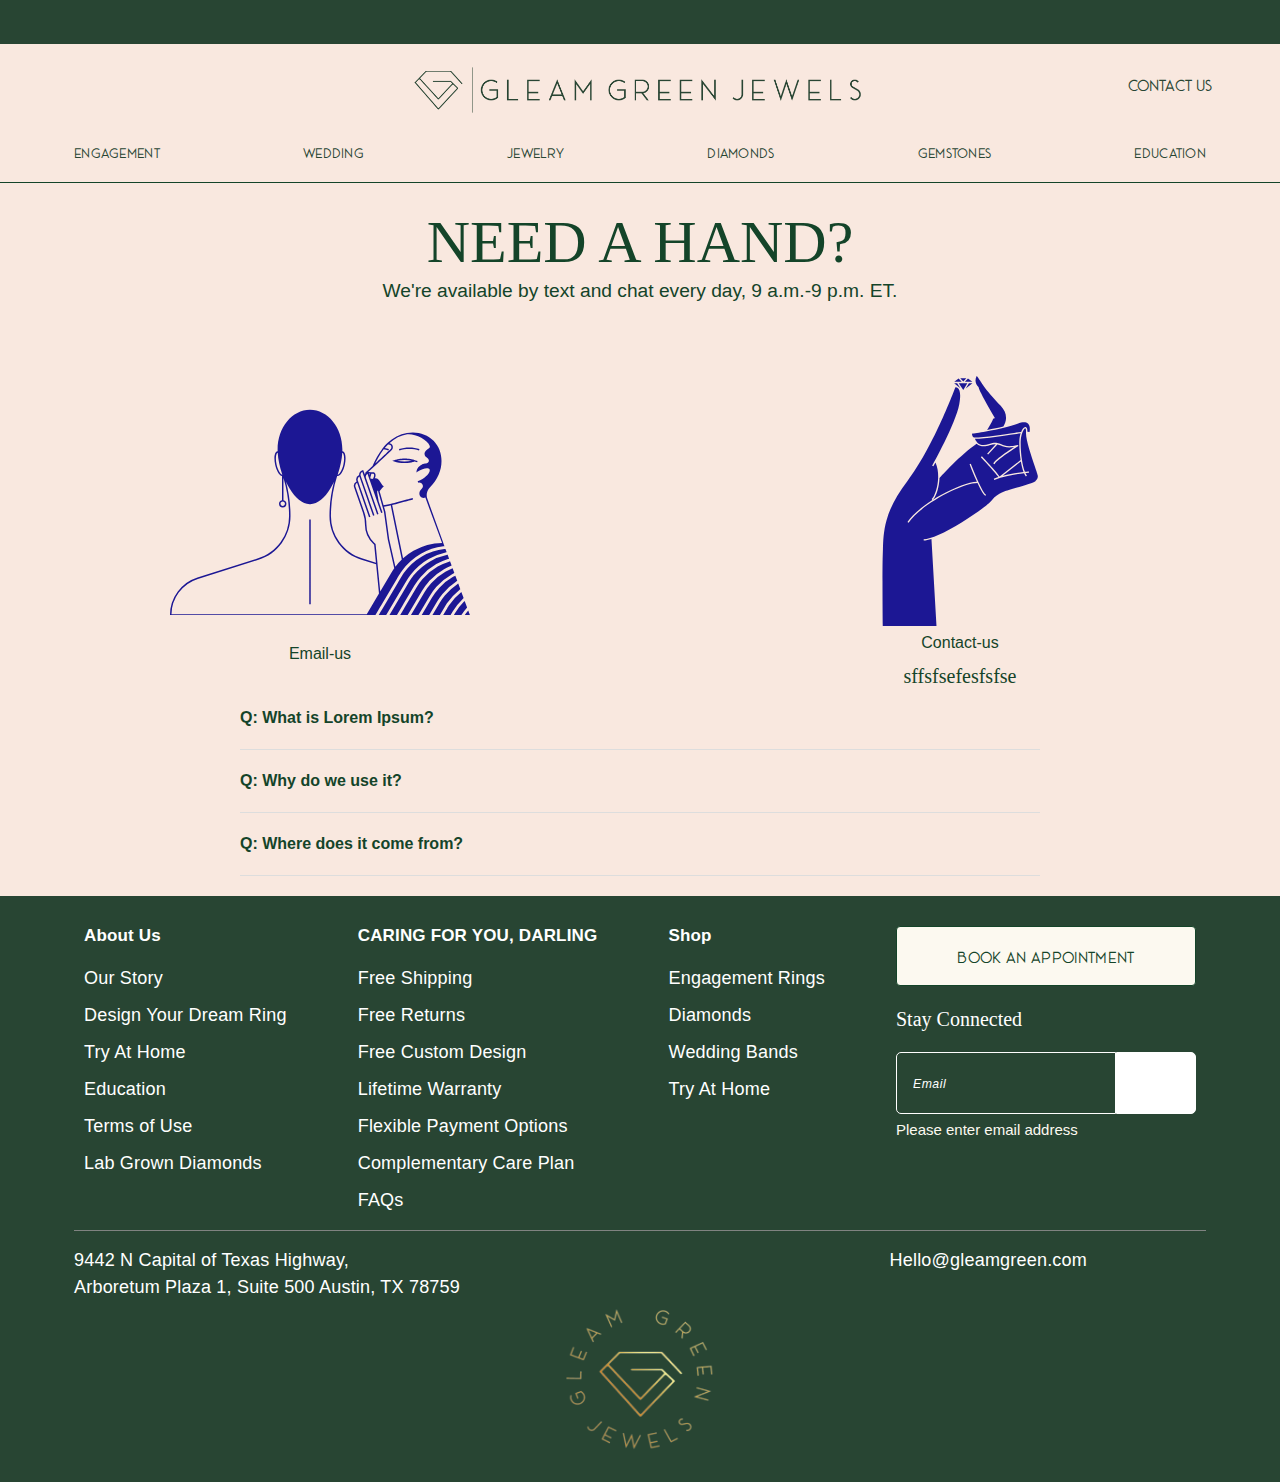
==== help.html @ c7a35955 "first changes" ====
<!DOCTYPE html>
<html lang="en">

<head>
  <meta charset="utf-8" />
  <meta http-equiv="X-UA-Compatible" content="IE=edge" />
  <meta name="viewport" content="width=device-width, initial-scale=1, maximum-scale=1,user-scalable=0" />
  <meta name="mobile-web-app-capable" content="yes" />

  <title>
    Gleam Green Jewels
  </title>
  <meta name="title" content="Lab Grown Diamond Jewelry | Lab Created Diamonds | Gleam Green Jewels" />
  <meta name="description"
    content="Discover exquisite lab grown diamond jewelry at Gleam Green Jewels.  Shop our stunning collection of lab created diamonds for the perfect blend of sustainability and beauty. " />
  <meta name="keywords" content="Welcome To Gleam Green Jewels" />
  <meta name="facebook-domain-verification" content="35gmfvjomh43nlae6ckpifptfanebv" />
  <meta name="p:domain_verify" content="8fe24c68cb77d298cdb9eaea27be6082" />
  <meta name="csrf-token" content="O7rP6PIpNU9p1ubCf6b6psFUedAJtEUYxdiS3LBJ" />
  <link rel="canonical" href="index.html" />
  <meta property="og:url" content="https://www.gleamgreen.com/" />

  <link rel="preconnect" href="https://images.gleamgreen.com" />
  <link rel="preconnect" href="https://media.gleamgreen.com" />
  <meta property="og:title" content="Lab Grown Diamond Jewelry | Lab Created Diamonds | Gleam Green Jewels" />
  <meta property="og:image" content="https://images.gleamgreen.com/images/logo.svg"
    name="Lab Grown Diamond Jewelry | Lab Created Diamonds | Gleam Green Jewels" />
  <meta property="og:description"
    content="Discover exquisite lab grown diamond jewelry at Gleam Green Jewels.  Shop our stunning collection of lab created diamonds for the perfect blend of sustainability and beauty. " />
  <meta property="og:site_name" content="https://www.grownbrilliance.com" />
  <meta property="og:type" content="website" />

  <link rel="apple-touch-icon" sizes="57x57" href="img/logo/footer_logo.png" />
  <link rel="apple-touch-icon" sizes="60x60" href="img/logo/footer_logo.png" />
  <link rel="apple-touch-icon" sizes="72x72" href="img/logo/footer_logo.png" />
  <link rel="apple-touch-icon" sizes="76x76" href="img/logo/footer_logo.png" />
  <link rel="apple-touch-icon" sizes="114x114" href="img/logo/footer_logo.png" />
  <link rel="apple-touch-icon" sizes="120x120" href="img/logo/footer_logo.png" />
  <link rel="apple-touch-icon" sizes="144x144" href="img/logo/footer_logo.png" />
  <link rel="apple-touch-icon" sizes="152x152" href="img/logo/footer_logo.png" />
  <link rel="apple-touch-icon" sizes="180x180" href="img/logo/footer_logo.png" />
  <link rel="icon" type="image/png" sizes="192x192" href="img/logo/footer_logo.png" />
  <link rel="icon" type="image/png" sizes="32x32" href="img/logo/footer_logo.png" />
  <link rel="icon" type="image/png" sizes="96x96" href="img/logo/footer_logo.png" />
  <link rel="icon" type="image/png" sizes="16x16" href="img/logo/footer_logo.png" />
  <meta name="msapplication-TileColor" content="#000000" />
  <meta name="msapplication-TileImage" content="img/logo/footer_logo.png" />
  <meta name="theme-color" content="#000000" />

  <link rel="stylesheet" href="css/main.css" />
  <link rel="stylesheet" href="css/deserve_u.css">
  <link rel="stylesheet" href="css/findlove.css">
  <link rel="stylesheet" href="css/image.css" />
  <link rel="stylesheet" href="css/footer.css" />
  <link rel="stylesheet" href="css/ring.css" />
  <link rel="stylesheet" href="css/help.css" />
  <style>
    /* Define the font */
    @font-face {
      font-family: MyCustomFont;
      font-weight: 900;
      src: url('AceSans-FREE.otf');
    }
  </style>

  <script src="js/main.js"></script>
</head>

<body class=" ">
  <noscript><iframe src="https://www.googletagmanager.com/ns.html?id=GTM-K3HZR45" height="0" width="0"
      style="display: none; visibility: hidden"></iframe></noscript>

  <div class="sb-slidebar sb-left" data-sb-width="290px" style="z-index: 1;">
    <div class="mobile-nav" id="mobiNav"></div>
  </div>
  <div id="sb-site">
    <header>
      <div class="header-top position-relative">
        <div class="container">
            <div id="glopal_cs_position" class="glopal-cs-main"></div>
            <div class="top-link text-center" id="promotion-text" role="region" aria-label="promotion">
                <p class="d-none top-text-content">
                    <a target="_blank"></a>
                    <span style="font-weight: 500; font-size: 13px; color:#fff; font-family: MyCustomFont;">BOOK A CONSULTATION</span>
                </p>
                <p class="d-none top-text-content">
                  <a target="_blank"></a>
                  <span style="font-weight: 500; font-size: 13px; color:#fff; font-family: MyCustomFont;">Every Purchase Funds Our Non-Profit.</span>
              </p>
            </div>
        </div>
    </div>

    <script>
      document.addEventListener('DOMContentLoaded', function() {
          var containers = document.querySelectorAll('.container');
          containers.forEach(function(container) {
              var slides = container.querySelectorAll('.top-text-content');
              var currentIndex = 0;
              var slideWidth = slides[0].offsetWidth; // Get the width of one slide
      
              function showNextSlide() {
                  // Calculate the position for the next slide
                  var newPosition = -(currentIndex * slideWidth);
                  container.scroll({
                      left: newPosition,
                      behavior: 'smooth'
                  });
                  currentIndex = (currentIndex + 1) % slides.length;
              }
      
              setInterval(showNextSlide, 3000); // Change slide every 3 seconds
          });
      });
      </script>
  
  
        <div id="header-sticky-anchor"></div>
        <div id="header-sticky">
          <div class="header-bottom position-relative" id="st-menu">
            <div class="container"> 
              <div class="d-flex flex-wrap no-gutters align-items-center position-relative">
                <div class="mobile-top-left d-lg-none">
                  <ul class="d-flex align-items-center">
                    <li>
                      <a href="javascript:void(0);" aria-label="Mobile menu" title="Mobile Menu"
                        class="mobile-menu-bar sb-toggle-left" rel="nofollow">
                        <span></span>
                        <span></span>
                        <span></span>
                      </a>
                    </li>
                    <li class="d-none">
                      <a href="contact-us.html" aria-label="Contact Us" title="Contact Us"><svg class="sv-email"
                          aria-hidden="true" role="img" width="25" height="17">
                          <use href="#sv-email" xmlns:xlink="http://www.w3.org/1999/xlink" xlink:href="#sv-email"></use>
                        </svg></a>
                    </li>
                  </ul>
                </div>
              
                <div class="header-logo text-center" style="display: flex;">
                  <a href="appointment.html" class aria-label="GleamGreenJewels.com" title="GleamGreenJewels.com">               
                    <img src="./img/logo/logo2.png" style="box-sizing: content-box;" width="150" height="100"
                    alt="Gleam Green Jewels" />
                  </a>
                </div>
  
                <div class="mobile-hide" style="display: inline-flex; margin-left: 89%;">
                  <a href="#" class="position-relative con_icon" id="con_icon" rel="nofollow"
                    style="font-family: MyCustomFont;">
                    <svg class="sv-contactus mobile-hides position-relative" aria-hidden="true" width="23" height="19">
                      <use href="#sv-contactus" xmlns:xlink="http://www.w3.org/1999/xlink" xlink:href="#sv-contactus">
                      </use>
                    </svg>
                    <span class="mobile-hide">CONTACT US</span>
                  </a>
                </div>
                <div class="dropdown-contact mobile-hides text-left dd-contact" >
                  <ul class="dropdown-contact-list">
                    <li class="glopal-hide">
                      <a class="contact-top-link" href="javascript:void(0);" aria-label="Book an Appointment"
                        title="Book an Appointment"
                        onclick="if (!window.__cfRLUnblockHandlers) return false; showCalendly();" rel="nofollow"
                        data-cf-modified-016465ea42d52e70208927bb->Book an Appointment</a>
                    </li>
                    <li class="glopal-hide">
                      <a class="contact-top-link" href="javascript:void(0);" aria-label="In-person Appointment"
                        title="In-person Appointment"
                        onclick="if (!window.__cfRLUnblockHandlers) return false; showCalendly();" rel="nofollow"
                        data-cf-modified-016465ea42d52e70208927bb->In-person Appointment</a>
                    </li>
                    <li class="glopal-show">
                      <a class="contact-top-link" href="tel:+1-877-476-9627" aria-label="Call" title="Call"
                        rel="nofollow">Call</a>
                    </li>
                    <li>
                      <a class="contact-top-link" href="#"
                        aria-label="Email Us" title="Email Us" rel="nofollow">Email Us</a>
                    </li>
                  </ul>
                </div>
              </div>
            </div>
          </div>
          <nav aria-label="navigation" class="position-relative d-none d-lg-block">
            <div class="container">
              <div class="navigation" id="deskNav">
                <div class="logo_sticky">
                  <a href="index.html" aria-label="gleamgreen.com" title="gleamgreen.com" class>
                    <img src="img/logo/Logo1.png" class="main-logo" width="500" height="40"
                      alt="Gleam Green Jewels Logo" />
                  </a>
                </div>
                <ul class="nav-menu">
                  <li class="d-lg-none mobile-search-close">
                    <div class="search-close-main">
                      <div class="header-search">
                        <div class="header-search-inner position-relative">
                          <form action="#" method="get"
                            name="frmSearchMobile" id="frmSearchMobile">
                          </form>
                        </div>
                      </div>
                      <div class="menu-close-icon">
                        <a href="javascript:void(0);" class="mobile-menu-bar sb-close" id="closeButton" rel="nofollow"
                          onclick="if (!window.__cfRLUnblockHandlers) return false; closeSidebar()"
                          aria-label="Mobile Menu" title="Mobile Menu" data-cf-modified-016465ea42d52e70208927bb->
                          <span></span>
                          <span></span>
                          <span></span>
                        </a>
                      </div>
                    </div>
                  </li>
                  <li class="sub-nav">
                    <a href="#" aria-label="Engagement" title="Engagement"
                      class="nav-sub-hd ga4_top_nav_clk" style="font-family: MyCustomFont; font-size:14px">Engagement</a>
                    <span class="ar-subnav nav-sub-hd d-lg-none">
                      <svg class="sv-right-arrow" aria-hidden="true" role="img" width="12" height="12">
                        <use href="#sv-right-arrow" xmlns:xlink="http://www.w3.org/1999/xlink"
                          xlink:href="#sv-right-arrow"></use>
                      </svg>
                    </span>
                    <div class="nav-dropdown full-menu-dropdown engagement-dropdown design-ring-dropdown">
                      <div class="container">
                        <div class="row engagement-dropdown-top">
                          <div class="col-xl-6 col-lg-6 preset-rings-main engagement-dropdown-inner">
                            <h2 class="submenu-main-hd ttu">
                              PRE-DESIGNED RINGS
                            </h2>
                            <span class="ar-subnav nav-sub-hd d-lg-none">
                              <svg class="sv-right-arrow" aria-hidden="true" role="img" width="12" height="12">
                                <use href="#sv-right-arrow" xmlns:xlink="http://www.w3.org/1999/xlink"
                                  xlink:href="#sv-right-arrow"></use>
                              </svg>
                            </span>
                            <div
                              class="nav-dropdown-main d-flex justify-content-between flex-lg-nowrap flex-wrap position-relative mb-lg-4 pb-lg-2">
                              <div class="nav-dropdown-links nav-dropdown-inner shop-style-dtl">
                                <div class="d-lg-none mb-3">
                                  <a href="#" class="prime-link pl-0 pr-0 ga4_top_nav_clk"
                                    aria-label="Shop by Style" title="Shop by Style"><span>View all </span></a>
                                </div>
                                <h2 class="cust-h2">Shop by Style</h2>
                                <ul>
                                  <li class="icon">
                                    <a href="#" aria-label="Solitaire" title="Solitaire"
                                      class="ga4_top_nav_clk">Solitaire</a>
                                  </li>
                                  <li class="icon">
                                    <a href="#" aria-label="Side Stone" title="Side Stone"
                                      class="ga4_top_nav_clk">Side Stone</a>
                                  </li>
                                  <li class="icon">
                                    <a href="#" aria-label="Halo" title="Halo"
                                      class="ga4_top_nav_clk">Halo</a>
                                  </li>
                                  <li class="icon">
                                    <a href="#" aria-label="Hidden Halo"
                                      title="Hidden Halo" class="ga4_top_nav_clk">Hidden Halo</a>
                                  </li>
                                  <li class="icon">
                                    <a href="#" aria-label="Three Stone"
                                      title="Three Stone" class="ga4_top_nav_clk">Three Stone</a>
                                  </li>
                                  <li class="icon">
                                    <a href="#" aria-label="Vintage Engagement Rings"
                                      title="Vintage Engagement Rings" class="ga4_top_nav_clk">Vintage</a>
                                  </li>
                                  <li class="icon">
                                    <a href="#" aria-label="Bridal Sets" title="Bridal Sets"
                                      class="ga4_top_nav_clk">Bridal Sets</a>
                                  </li>
                                  <li class="icon">
                                    <a href="#"
                                      aria-label="Badgley Mischka" title="Badgley Mischka" class="ga4_top_nav_clk">Badgley
                                      Mischka</a>
                                  </li>
  
                                  <li class="icon">
                                    <a href="#" aria-label="High Jewelry Engagement Ring"
                                      title="High Jewelry Engagement Ring" class="ga4_top_nav_clk">High Jewelry</a>
                                  </li>
                                  <li class="icon">
                                    <a href="#"
                                      aria-label="New Arrivals" title="New Arrivals" class="ga4_top_nav_clk">New
                                      Arrivals</a>
                                  </li>
                                  <li class="icon">
                                    <a href="#" class="ga4_top_nav_clk">In-Stock</a>
                                  </li>
                                </ul>
                              </div>
                              <div class="nav-dropdown-links nav-dropdown-inner shape-dtl">
                                <h2 class="cust-h2">Shop by Shape</h2>
                                <ul class="d-flex flex-wrap align-items-center">
                                  <li class="icon">
                                    <a href="#" aria-label="Round Diamond" title="Round Diamond"
                                      class="ga4_top_nav_img_clk"><span class="thumb-icon"><img
                                          src="https://images.grownbrilliance.com/images/menu/round.svg" loading="lazy"
                                          width="30" height="30" title="Round Diamond"
                                          alt="Round Diamond" /></span>Round</a>
                                  </li>
                                  <li class="icon">
                                    <a href="#" aria-label="Emerald Diamond" title="Emerald Diamond"
                                      class="ga4_top_nav_img_clk"><span class="thumb-icon"><img
                                          src="https://images.grownbrilliance.com/images/menu/emerald.svg" loading="lazy"
                                          width="30" height="30" title="Emerald Diamond"
                                          alt="Emerald Diamond" /></span>Emerald</a>
                                  </li>
                                  <li class="icon">
                                    <a href="#" aria-label="Princess Diamond" title="Princess Diamond"
                                      class="ga4_top_nav_img_clk"><span class="thumb-icon"><img
                                          src="https://images.grownbrilliance.com/images/menu/princess.svg" loading="lazy"
                                          width="30" height="30" title="Princess Diamond"
                                          alt="Princess Diamond" /></span>Princess</a>
                                  </li>
                                  <li class="icon">
                                    <a href="#" aria-label="Pear Diamond" title="Pear Diamond"
                                      class="ga4_top_nav_img_clk"><span class="thumb-icon"><img
                                          src="https://images.grownbrilliance.com/images/menu/pear.svg" loading="lazy"
                                          width="30" height="30" title="Pear Diamond"
                                          alt="Pear Diamond" /></span>Pear</a>
                                  </li>
                                  <li class="icon">
                                    <a href="#"
                                      aria-label="Cushion Diamond" title="Cushion Diamond"
                                      class="ga4_top_nav_img_clk"><span class="thumb-icon"><img
                                          src="https://images.grownbrilliance.com/images/menu/cushion.svg" loading="lazy"
                                          width="30" height="30" title="Cushion Diamond"
                                          alt="Cushion Diamond" /></span>Cushion</a>
                                  </li>
                                  <li class="icon">
                                    <a href="#" aria-label="Oval Diamond" title="Oval Diamond"
                                      class="ga4_top_nav_img_clk"><span class="thumb-icon"><img
                                          src="https://images.grownbrilliance.com/images/menu/oval.svg" loading="lazy"
                                          width="30" height="30" title="Oval Diamond"
                                          alt="Oval Diamond" /></span>Oval</a>
                                  </li>
                                  <li class="icon">
                                    <a href="#" aria-label="Asscher Diamond" title="Asscher Diamond"
                                      class="ga4_top_nav_img_clk"><span class="thumb-icon"><img
                                          src="https://images.grownbrilliance.com/images/menu/asscher.svg" loading="lazy"
                                          width="30" height="30" title="Asscher Diamond"
                                          alt="Asscher Diamond" /></span>Asscher</a>
                                  </li>
                                  <li class="icon">
                                    <a href="#" aria-label="Radiant Diamond" title="Radiant Diamond"
                                      class="ga4_top_nav_img_clk"><span class="thumb-icon"><img
                                          src="https://images.grownbrilliance.com/images/menu/radiant.svg" loading="lazy"
                                          width="30" height="30" title="Radiant Diamond"
                                          alt="Radiant Diamond" /></span>Radiant</a>
                                  </li>
                                  <li class="icon">
                                    <a href="#" aria-label="Heart Diamond" title="Heart Diamond"
                                      class="ga4_top_nav_img_clk"><span class="thumb-icon"><img
                                          src="https://images.grownbrilliance.com/images/menu/heart.svg" loading="lazy"
                                          title="Heart Diamond" width="30" height="30"
                                          alt="Heart Diamond" /></span>Heart</a>
                                  </li>
                                  <li class="icon">
                                    <a href="#" aria-label="Marquise LDiamond" title="Marquise Diamond"
                                      class="ga4_top_nav_img_clk"><span class="thumb-icon"><img
                                          src="https://images.grownbrilliance.com/images/menu/marquise.svg" loading="lazy"
                                          width="30" height="30" title="Marquise Diamond"
                                          alt="Marquise Diamond" /></span>Marquise</a>
                                  </li>
                                  <li class="icon full-width-shape">
                                    <a href="#" aria-label="Elongated Cushion Diamond"
                                      title="Elongated Cushion Diamond" class="ga4_top_nav_clk"><span
                                        class="thumb-icon"><img
                                          src="https://images.grownbrilliance.com/images/menu/elongated-cushion.svg"
                                          loading="lazy" width="30" height="30"
                                          title="Elongated Cushion Diamond"
                                          alt="Elongated Cushion Diamond" /></span>Elongated Cushion</a>
                                  </li>
                                </ul>
                              </div>
                              <div class="nav-dropdown-links nav-dropdown-inner metal-dtl">
                                <h2 class="cust-h2">Shop by Metal</h2>
                                <ul>
                                  <li class="icon">
                                    <a href="#" aria-label="Yellow Gold" title="Yellow Gold" class="ga4_top_nav_clk"><span
                                        class="thumb-icon"><img
                                          src="https://images.grownbrilliance.com/images/metal/yellow-gold-new.svg"
                                          loading="lazy" width="20" height="20" title="Yellow Gold"
                                          alt="Yellow Gold" /></span>Yellow Gold</a>
                                  </li>
                                  <li class="icon">
                                    <a href="#" aria-label="White Gold" title="White Gold" class="ga4_top_nav_clk"><span
                                        class="thumb-icon"><img
                                          src="https://images.grownbrilliance.com/images/metal/white-gold-new.svg"
                                          loading="lazy" width="20" height="20" title="White Gold"
                                          alt="White Gold" /></span>White Gold</a>
                                  </li>
                                  <li class="icon">
                                    <a href="#" aria-label="Rose Gold" title="Rose Gold" class="ga4_top_nav_clk"><span
                                        class="thumb-icon"><img
                                          src="https://images.grownbrilliance.com/images/metal/rose-gold-new.svg"
                                          loading="lazy" width="20" height="20" title="Rose Gold"
                                          alt="Rose Gold" /></span>Rose Gold</a>
                                  </li>
                                  <li class="icon">
                                    <a href="#" aria-label="Platinum" title="Platinum" class="ga4_top_nav_clk"><span
                                        class="thumb-icon"><img
                                          src="https://images.grownbrilliance.com/images/metal/platinum-new.svg"
                                          loading="lazy" width="20" height="20" title="Platinum"
                                          alt="Platinum" /></span>Platinum</a>
                                  </li>
                                  <li class="icon d-none d-lg-block">&nbsp;</li>
                                  <li class="d-lg-none pt-2 pb-3">
                                    <a href="#" aria-label="Shop by Metal" title="Shop by Metal"
                                      class="prime-link ga4_top_nav_clk"><span>View all</span></a>
                                  </li>
                                </ul>
                              </div>
                              <div class="nav-dropdown-links nav-dropdown-inner dmd-jewelry-main d-lg-none">
                                <h2 class="submenu-main-hd ttu">
                                  DIAMOND EDUCATION
                                </h2>
                                <ul>
                                  <li>
                                    <a href="#" aria-label="Learn About the 4Cs" title="Learn About the 4Cs"
                                      class="ga4_top_nav_clk">Learn About the 4Cs</a>
                                  </li>
                                  <li>
                                    <a href="#" aria-label="Learn About the Diamond Shapes"
                                      title="Learn About the Diamond Shapes" class="ga4_top_nav_clk">Learn About the
                                      Diamond Shapes</a>
                                  </li>
                                  <li>
                                    <a href="#" aria-label="Learn About Lab Grown Diamonds"
                                      title="Learn About Lab Grown Diamonds" class="ga4_top_nav_clk">Learn About Lab Grown
                                      Diamonds</a>
                                  </li>
                                </ul>
                              </div>
                              <div class="nav-dropdown-links nav-dropdown-inner dmd-jewelry-main d-lg-none">
                                <h2 class="submenu-main-hd ttu">
                                  Jewelry Guide
                                </h2>
                                <ul>
                                  <li>
                                    <a href="#" aria-label="Engagement Ring Style" title="Engagement Ring Style"
                                      class="ga4_top_nav_clk">Engagement Ring Style</a>
                                  </li>
                                  <li>
                                    <a href="#" aria-label="Find the Perfect Engagement Ring"
                                      title="Find the Perfect Engagement Ring" class="ga4_top_nav_clk">Find the Perfect
                                      Engagement Ring</a>
                                  </li>
                                  <li>
                                    <a href="#" aria-label="Find the Right Metal" title="Find the Right Metal"
                                      class="ga4_top_nav_clk">Find the Right Metal</a>
                                  </li>
                                  <li>
                                    <a href="#" aria-label="Find Your Ring Size" title="Find Your Ring Size"
                                      class="ga4_top_nav_clk">Find Your Ring Size</a>
                                  </li>
                                </ul>
                              </div>
                              <div class="btn-viewall d-none mb-4">
                                <a href="#" aria-label="Jewelry Guide" title="Jewelry Guide"
                                  class="btn btn-secondary d-block ga4_top_nav_clk"><span class>View all</span></a>
                              </div>
                            </div>
                          </div>
                          <div class="col-xl-6 col-lg-6 design-ring-main engagement-dropdown-inner">
                            <h2 class="submenu-main-hd ttu">
                              DESIGN YOUR RING
                            </h2>
                            <span class="ar-subnav nav-sub-hd d-lg-none">
                              <svg class="sv-right-arrow" aria-hidden="true" role="img" width="12" height="12">
                                <use href="#sv-right-arrow" xmlns:xlink="http://www.w3.org/1999/xlink"
                                  xlink:href="#sv-right-arrow"></use>
                              </svg>
                            </span>
                            <div class="nav-dropdown-main text-center position-relative mb-3 mb-lg-0">
                              <div class="your-ring-thumb">
                                <div class="d-none d-lg-block">
                                  <img
                                    src="https://media.grownbrilliance.com/a2c5372a-e16a-4ea3-b361-da9fdc89a59f/https:/images.grownbrilliance.com/images/menu/DYO_Desktop.jpg"
                                    loading="lazy" width="685" height="180" class="d-block w-100" title="Design Your Ring"
                                    alt="Design Your Ring" />
                                </div>
                              </div>
                              <div class="your-ring-content">
                                <p class="d-none">
                                  Creating your PERFECT engagement ring is as
                                  easy as 1+2=3
                                </p>
                                <div
                                  class="your-ring-button d-flex flex-lg-nowrap flex-wrap align-items-center justify-content-center">
                                  <div class="ring-button-inner">
                                    <a href="#" aria-label="START WITH THE DIAMOND"
                                      title="START WITH THE DIAMOND"
                                      class="btn btn-secondary d-block ga4_top_nav_clk">START WITH THE DIAMOND</a>
                                  </div>
                                </div>
                              </div>
                              <div class="dmd-jewelry-main text-left mt-4 pt-3 d-none d-lg-block">
                                <div class="row">
                                  <div class="col-lg-6">
                                    <h2 class="submenu-main-hd ttu">
                                      DIAMOND EDUCATION
                                    </h2>
                                    <ul>
                                      <li>
                                        <a href="#" class="ga4_top_nav_clk"
                                          aria-label="Learn About the 4Cs" title="Learn About the 4Cs">Learn About the
                                          4Cs</a>
                                      </li>
                                      <li>
                                        <a href="3" class="ga4_top_nav_clk"
                                          aria-label="Learn About the Diamond Shapes"
                                          title="Learn About the Diamond Shapes">Learn About the Diamond Shapes</a>
                                      </li>
                                      <li>
                                        <a href="#"
                                          class="ga4_top_nav_clk" aria-label="Learn About Lab Grown Diamonds"
                                          title="Learn About Lab Grown Diamonds">Learn About Lab Grown Diamonds</a>
                                      </li>
                                    </ul>
                                  </div>
                                  <div class="col-lg-6">
                                    <h2 class="submenu-main-hd ttu">
                                      Jewelry Guide
                                    </h2>
                                    <ul>
                                      <li>
                                        <a href="#" class="ga4_top_nav_clk"
                                          aria-label="Engagement Ring Style" title="Engagement Ring Style">Engagement Ring
                                          Style</a>
                                      </li>
                                      <li>
                                        <a href="#"
                                          class="ga4_top_nav_clk" aria-label="Find the Perfect Engagement Ring"
                                          title="Find the Perfect Engagement Ring">Find the Perfect Engagement Ring</a>
                                      </li>
                                      <li>
                                        <a href="#" class="ga4_top_nav_clk"
                                          aria-label="Find the Right Metal" title="Find the Right Metal">Find the Right
                                          Metal</a>
                                      </li>
                                      <li>
                                        <a href="#" class="ga4_top_nav_clk"
                                          aria-label="Find Your Ring Size" title="Find Your Ring Size">Find Your Ring
                                          Size</a>
                                      </li>
                                    </ul>
                                  </div>
                                </div>
                              </div>
                            </div>
                          </div>
                        </div>
                      </div>
                      <div class="d-none mobile-menu-img">
                        <a href="#" aria-label="Engagement" title="Engagement"
                          class="ga4_top_nav_clk"><img
                            src="https://media.grownbrilliance.com/a2c5372a-e16a-4ea3-b361-da9fdc89a59f/https:/images.grownbrilliance.com/images/menu/engagement-mob-menu.jpg"
                            loading="lazy" width="360" height="130" title="Engagement" alt="Engagement" /></a>
                      </div>
                    </div>
                  </li>
                  <li class="sub-nav d-none">
                    <a href="#" aria-label="Truly Custom Engagement Rings" title="Truly Custom Engagement Rings"
                      class="nav-sub-hd-link ga4_top_nav_clk" style="font-family: MyCustomFont;">Truly Custom Engagement
                      Rings</a>
                  </li>
                  <li class="sub-nav">
                    <a href="#" aria-label="Wedding"
                      title="Wedding" class="nav-sub-hd ga4_top_nav_clk" data-uw-rm-brl="PR"
                      data-uw-original-href="#"style="font-family: MyCustomFont; font-size:14px">Wedding</a>
                    <span class="ar-subnav nav-sub-hd d-lg-none">
                      <svg class="sv-right-arrow" aria-hidden="true" role="img" width="12" height="12">
                        <use href="#sv-right-arrow" xmlns:xlink="http://www.w3.org/1999/xlink"
                          xlink:href="#sv-right-arrow"></use>
                      </svg>
                    </span>
                    <div class="nav-dropdown full-menu-dropdown wedding-dropdown-main">
                      <div class="container">
                        <div class="wedding-dropdown-menu d-flex flex-lg-nowrap flex-wrap justify-content-center">
                          <div class="wedding-dropdown-inner">
                            <h2 class="submenu-main-hd ttu mb-3">WOMEN</h2>
                            <div class="mb-3 d-none"><a
                                href="#" aria-label="Wedding"
                                title="Wedding" class="btn_link ga4_top_nav_clk" data-uw-rm-brl="PR"
                                data-uw-original-href="#">Wedding</a>
                            </div>
                            <div
                              class="nav-dropdown-main d-flex justify-content-between flex-lg-nowrap flex-wrap mb-4 pb-2">
                              <div class="nav-dropdown-links nav-dropdown-inner">
                                <div class="d-lg-none mb-3">
                                  <a href="#"
                                    aria-label="WOMEN" title="WOMEN" class="prime-link pl-0 pr-0 ga4_top_nav_clk"
                                    data-uw-rm-brl="PR"
                                    data-uw-original-href="#"><span
                                      class="">View all </span></a>
                                </div>
                                <h2 class="cust-h2">Shop by Style</h2>
                                <ul>
                                  <li><a href="#" class="ga4_top_nav_clk"
                                      aria-label="Wedding Bands" title="Wedding Bands" data-uw-rm-brl="PR"
                                      data-uw-original-href="#">Wedding
                                      Bands</a></li>
                                  <li><a href="#" class="ga4_top_nav_clk"
                                      aria-label="Anniversary Bands" title="Anniversary Bands" data-uw-rm-brl="PR"
                                      data-uw-original-href="#">Anniversary
                                      Bands</a></li>
                                  <li><a href="#" class="ga4_top_nav_clk"
                                      aria-label="Eternity Bands" title="Eternity Bands" data-uw-rm-brl="PR"
                                      data-uw-original-href="#">Eternity
                                      Bands</a></li>
  
                                  <li><a href="#"
                                      aria-label="Design Your Ring Stack" title="Design Your Ring Stack"
                                      class="ga4_top_nav_clk" data-uw-rm-brl="PR"
                                      data-uw-original-href="#">Design
                                      Your Ring Stack</a></li>
                                  <li><a href="#" aria-label="Ring Enhancers"
                                      title="Ring Enhancers" class="ga4_top_nav_clk" data-uw-rm-brl="PR"
                                      data-uw-original-href="#">Ring
                                      Enhancers</a></li>
  
                                  <li><a
                                      href="#"
                                      aria-label="New Arrivals" title="New Arrivals" class="ga4_top_nav_clk"
                                      data-uw-rm-brl="PR"
                                      data-uw-original-href="#">New
                                      Arrivals</a></li>
                                  <li><a href="#"
                                      aria-label="In-Stock" title="In-Stock" class="ga4_top_nav_clk" data-uw-rm-brl="PR"
                                      data-uw-original-href="#">In-Stock</a>
                                  </li>
                                </ul>
                              </div>
                              <div class="nav-dropdown-links nav-dropdown-inner shape-dtl">
                                <h2 class="cust-h2">Shop by Shape</h2>
                                <ul class="d-flex flex-wrap align-items-center">
                                  <li class="icon"><a
                                      href="#"
                                      aria-label="Round Lab Grown Diamond" title="Round Lab Grown Diamond"
                                      class="ga4_top_nav_clk" data-uw-rm-brl="PR"
                                      data-uw-original-href="#"><span
                                        class="thumb-icon"><img
                                          src="https://images.grownbrilliance.com/images/menu/round.svg" loading="lazy"
                                          width="30" height="30" title="Round Lab Grown Diamond"
                                          alt="Round Lab Grown Diamond" data-uw-rm-alt-original="Round Lab Grown Diamond"
                                          role="img" data-uw-rm-alt="ALT"></span>Round</a></li>
                                  <li class="icon"><a
                                      href="#"
                                      aria-label="Princess Lab Grown Diamond" title="Princess Lab Grown Diamond"
                                      class="ga4_top_nav_clk" data-uw-rm-brl="PR"
                                      data-uw-original-href="#"><span
                                        class="thumb-icon"><img
                                          src="https://images.grownbrilliance.com/images/menu/princess.svg" loading="lazy"
                                          width="30" height="30" title="Princess Lab Grown Diamond"
                                          alt="Princess Lab Grown Diamond"
                                          data-uw-rm-alt-original="Princess Lab Grown Diamond" role="img"
                                          data-uw-rm-alt="ALT"></span>Princess</a></li>
                                  <li class="icon"><a
                                      href="#"
                                      aria-label="Cushion Lab Grown Diamond" title="Cushion Lab Grown Diamond"
                                      class="ga4_top_nav_clk" data-uw-rm-brl="PR"
                                      data-uw-original-href="#"><span
                                        class="thumb-icon"><img
                                          src="https://images.grownbrilliance.com/images/menu/cushion.svg" loading="lazy"
                                          width="30" height="30" title="Cushion Lab Grown Diamond"
                                          alt="Cushion Lab Grown Diamond"
                                          data-uw-rm-alt-original="Cushion Lab Grown Diamond" role="img"
                                          data-uw-rm-alt="ALT"></span>Cushion</a></li>
                                  <li class="icon"><a
                                      href="#"
                                      aria-label="Asscher Lab Grown Diamond" title="Asscher Lab Grown Diamond"
                                      class="ga4_top_nav_clk" data-uw-rm-brl="PR"
                                      data-uw-original-href="#"><span
                                        class="thumb-icon"><img
                                          src="https://images.grownbrilliance.com/images/menu/asscher.svg" loading="lazy"
                                          width="30" height="30" title="Asscher Lab Grown Diamond"
                                          alt="Asscher Lab Grown Diamond"
                                          data-uw-rm-alt-original="Asscher Lab Grown Diamond" role="img"
                                          data-uw-rm-alt="ALT"></span>Asscher</a></li>
                                  <li class="icon"><a
                                      href="#"
                                      aria-label="Heart Lab Grown Diamond" title="Heart Lab Grown Diamond"
                                      class="ga4_top_nav_clk" data-uw-rm-brl="PR"
                                      data-uw-original-href="#"><span
                                        class="thumb-icon"><img
                                          src="https://images.grownbrilliance.com/images/menu/heart.svg" loading="lazy"
                                          width="30" height="30" title="Heart Lab Grown Diamond"
                                          alt="Heart Lab Grown Diamond" data-uw-rm-alt-original="Heart Lab Grown Diamond"
                                          role="img" data-uw-rm-alt="ALT"></span>Heart</a></li>
                                  <li class="icon"><a
                                      href="#"
                                      aria-label="Emerald Lab Grown Diamond" title="Emerald Lab Grown Diamond"
                                      class="ga4_top_nav_clk" data-uw-rm-brl="PR"
                                      data-uw-original-href="#"><span
                                        class="thumb-icon"><img
                                          src="https://images.grownbrilliance.com/images/menu/emerald.svg" loading="lazy"
                                          width="30" height="30" title="Emerald Lab Grown Diamond"
                                          alt="Emerald Lab Grown Diamond"
                                          data-uw-rm-alt-original="Emerald Lab Grown Diamond" role="img"
                                          data-uw-rm-alt="ALT"></span>Emerald</a></li>
                                  <li class="icon"><a
                                      href="#"
                                      aria-label="Pear Lab Grown Diamond" title="Pear Lab Grown Diamond"
                                      class="ga4_top_nav_clk" data-uw-rm-brl="PR"
                                      data-uw-original-href="#"><span
                                        class="thumb-icon"><img
                                          src="https://images.grownbrilliance.com/images/menu/pear.svg" loading="lazy"
                                          width="30" height="30" title="Pear Lab Grown Diamond"
                                          alt="Pear Lab Grown Diamond" data-uw-rm-alt-original="Pear Lab Grown Diamond"
                                          role="img" data-uw-rm-alt="ALT"></span>Pear</a></li>
                                  <li class="icon"><a
                                      href="#"
                                      aria-label="Oval Lab Grown Diamond" title="Oval Lab Grown Diamond"
                                      class="ga4_top_nav_clk" data-uw-rm-brl="PR"
                                      data-uw-original-href="#"><span
                                        class="thumb-icon"><img
                                          src="https://images.grownbrilliance.com/images/menu/oval.svg" loading="lazy"
                                          width="30" height="30" title="Oval Lab Grown Diamond"
                                          alt="Oval Lab Grown Diamond" data-uw-rm-alt-original="Oval Lab Grown Diamond"
                                          role="img" data-uw-rm-alt="ALT"></span>Oval</a></li>
                                  <li class="icon"><a
                                      href="#"
                                      aria-label="Marquise Lab Grown Diamond" title="Marquise Lab Grown Diamond"
                                      class="ga4_top_nav_clk" data-uw-rm-brl="PR"
                                      data-uw-original-href="#"><span
                                        class="thumb-icon"><img
                                          src="https://images.grownbrilliance.com/images/menu/marquise.svg" loading="lazy"
                                          width="30" height="30" title="Marquise Lab Grown Diamond"
                                          alt="Marquise Lab Grown Diamond"
                                          data-uw-rm-alt-original="Marquise Lab Grown Diamond" role="img"
                                          data-uw-rm-alt="ALT"></span>Marquise</a></li>
                                </ul>
                                <div class="pt-2 pb-3 pt-lg-0 pb-lg-0 d-none">
                                  <a href="#"
                                    aria-label="Shop by Shape" title="Shop by Shape"
                                    class="prime-link d-flex align-items-center ga4_top_nav_clk" data-uw-rm-brl="PR"
                                    data-uw-original-href="#">
                                    <span class="mr-1">View all shapes</span>
                                    <svg class="sv-right-arrow" aria-hidden="true" role="img" width="10" height="10">
                                      <use href="#sv-right-arrow" xmlns:xlink="http://www.w3.org/1999/xlink"
                                        xlink:href="#sv-right-arrow"></use>
                                    </svg>
                                  </a>
                                </div>
                              </div>
                              <div class="nav-dropdown-links nav-dropdown-inner metal-dtl">
                                <h2 class="cust-h2">Shop By Metal</h2>
                                <ul>
                                  <li class="icon"><a
                                      href="#"
                                      aria-label="Yellow Gold" title="Yellow Gold" class="ga4_top_nav_clk"
                                      data-uw-rm-brl="PR"
                                      data-uw-original-href="#"><span
                                        class="thumb-icon"><img
                                          src="https://images.grownbrilliance.com/images/metal/yellow-gold-new.svg"
                                          loading="lazy" width="20" height="20" title="Yellow Gold" alt="Yellow Gold"
                                          data-uw-rm-alt-original="Yellow Gold" role="img"
                                          data-uw-rm-alt="ALT"></span>Yellow Gold</a></li>
                                  <li class="icon"><a
                                      href="#"
                                      aria-label="White Gold" title="White Gold" class="ga4_top_nav_clk"
                                      data-uw-rm-brl="PR"
                                      data-uw-original-href="#"><span
                                        class="thumb-icon"><img
                                          src="https://images.grownbrilliance.com/images/metal/white-gold-new.svg"
                                          loading="lazy" width="20" height="20" title="White Gold" alt="White Gold"
                                          data-uw-rm-alt-original="White Gold" role="img"
                                          data-uw-rm-alt="ALT"></span>White Gold</a></li>
                                  <li class="icon"><a
                                      href="#"
                                      aria-label="Rose Gold" title="Rose Gold" class="ga4_top_nav_clk" data-uw-rm-brl="PR"
                                      data-uw-original-href="#"><span
                                        class="thumb-icon"><img
                                          src="https://images.grownbrilliance.com/images/metal/rose-gold-new.svg"
                                          loading="lazy" width="20" height="20" title="Rose Gold" alt="Rose Gold"
                                          data-uw-rm-alt-original="Rose Gold" role="img" data-uw-rm-alt="ALT"></span>Rose
                                      Gold</a></li>
                                  <li class="icon"><a
                                      href="#"
                                      aria-label="Platinum" title="Platinum" class="ga4_top_nav_clk" data-uw-rm-brl="PR"
                                      data-uw-original-href="#"><span
                                        class="thumb-icon"><img
                                          src="https://images.grownbrilliance.com/images/metal/platinum-new.svg"
                                          loading="lazy" width="20" height="20" title="Platinum" alt="Platinum"
                                          data-uw-rm-alt-original="Platinum" role="img"
                                          data-uw-rm-alt="ALT"></span>Platinum</a></li>
                                  <li class="icon d-none d-lg-block">&nbsp;</li>
                                </ul>
                              </div>
                              <div class="nav-dropdown-inner d-lg-none"><a
                                  href="#"
                                  aria-label="Shop By Metal" title="Shop By Metal" class="prime-link ga4_top_nav_clk"
                                  data-uw-rm-brl="PR"
                                  data-uw-original-href="#"><span
                                    class="">View all</span></a></div>
                            </div>
                            <div class="btn-viewall d-none"><a
                                href="#"
                                aria-label="Shop By Metal" title="Shop By Metal"
                                class="btn btn-secondary d-block ga4_top_nav_clk" data-uw-rm-brl="PR"
                                data-uw-original-href="#"><span
                                  class="">View all</span></a></div>
                          </div>
                          <div class="wedding-dropdown-inner">
                            <div class="row">
                              <div class="col-lg-6">
                                <h2 class="submenu-main-hd ttu">MEN</h2>
                                <div class="nav-dropdown-main d-flex justify-content-between flex-lg-nowrap flex-wrap">
                                  <div class="nav-dropdown-links nav-dropdown-inner">
                                    <div class="d-lg-none mb-3"><a href="#"
                                        aria-label="View all Men
                                              s Collection" title="View all Men's Collection"
                                        class="prime-link pl-0 pr-0 ga4_top_nav_clk" data-uw-rm-brl="PR"
                                        data-uw-original-href="#"><span
                                          class="">View all </span></a></div>
                                    <h2 class="cust-h2">Shop by Style</h2>
                                    <div class="d-none mb-2"><a href="#"
                                        aria-label="View all Men's Collection" title="View all Men's Collection"
                                        class="prime-link ga4_top_nav_clk" data-uw-rm-brl="PR"
                                        data-uw-original-href="#"><span
                                          class="">View all</span></a></div>
                                    <ul class="">
                                      <li><a
                                          href="#"
                                          aria-label="Men's Wedding Bands" title="Men's Wedding Bands"
                                          class="ga4_top_nav_clk" data-uw-rm-brl="PR"
                                          data-uw-original-href="#">Wedding
                                          Bands</a></li>
                                      <li><a
                                          href="#"
                                          aria-label="Men's Gold Bands" title="Men's Gold Bands" class="ga4_top_nav_clk"
                                          data-uw-rm-brl="PR"
                                          data-uw-original-href="#">Gold
                                          Bands</a></li>
                                      <li><a
                                          href="#"
                                          aria-label="Men's Eternity Bands" title="Men's Eternity Bands"
                                          class="ga4_top_nav_clk" data-uw-rm-brl="PR"
                                          data-uw-original-href="#">Eternity
                                          Bands</a></li>
  
                                      <li><a
                                          href="#"
                                          aria-label="New Arrivals" title="New Arrivals" class="ga4_top_nav_clk"
                                          data-uw-rm-brl="PR"
                                          data-uw-original-href="#">New
                                          Arrivals</a></li>
                                      <li><a href="#"
                                          aria-label="Customer Favorites" title="Customer Favorites"
                                          class="ga4_top_nav_clk" data-uw-rm-brl="PR"
                                          data-uw-original-href="#">Customer
                                          Favorites</a></li>
                                      <div class="nav-dropdown-inner d-none pt-2 pb-2"><a
                                          href="#"
                                          aria-label="View all Men's Collection" title="View all Men's Collection"
                                          class="prime-lin ga4_top_nav_clk" data-uw-rm-brl="PR"
                                          data-uw-original-href="#"><span
                                            class="">View all</span></a></div>
                                    </ul>
                                  </div>
                                </div>
                              </div>
                              <div class="col-lg-6">
                                <h2 class="submenu-main-hd ttu">Collections</h2>
                                <div class="nav-dropdown-main d-flex justify-content-between flex-lg-nowrap flex-wrap">
                                  <div class="nav-dropdown-links nav-dropdown-inner">
                                    <ul>
                                      <li><a
                                          href="#"
                                          aria-label="Gemstone Collection" title="Gemstone Collection"
                                          class="ga4_top_nav_clk" data-uw-rm-brl="PR"
                                          data-uw-original-href="#">Gemstone
                                          Collection</a></li>
                                      <li><a
                                          href="#"
                                          aria-label="Ethereal Collection" title="Ethereal Collection"
                                          class="ga4_top_nav_clk" data-uw-rm-brl="PR"
                                          data-uw-original-href="#">Ethereal
                                          Collection</a></li>
                                      <li><a href="#" aria-label="Toi et Moi"
                                          title="Toi et Moi" class="ga4_top_nav_clk" data-uw-rm-brl="PR"
                                          data-uw-original-href="#">Toi et
                                          Moi</a></li>
                                      <li><a
                                          href="#"
                                          aria-label="Badgley Mischka" title="Badgley Mischka" class="ga4_top_nav_clk"
                                          data-uw-rm-brl="PR"
                                          data-uw-original-href="#">Badgley
                                          Mischka</a></li>
                                    </ul>
                                  </div>
                                </div>
                              </div>
                              <div class="col-12 wedding-mbanner-main d-lg-none">
                                <div class="row align-items-end">
                                  <div class="col-lg-6 d-none d-lg-block">
                                    <div class="btn-viewall"><a href="#"
                                        aria-label="View all Men's Collection" title="View all Men's Collection"
                                        class="btn btn-secondary d-block ga4_top_nav_clk" data-uw-rm-brl="PR"
                                        data-uw-original-href="#"><span
                                          class="">View all</span></a></div>
                                  </div>
                                  <div class="col-lg-6">
                                    <div class="mobile-dropdown-thumb wedding-dropdown-thumb">
                                      <img
                                        src="https://media.grownbrilliance.com/a2c5372a-e16a-4ea3-b361-da9fdc89a59f/https://images.grownbrilliance.com/images/menu/wedding.jpg"
                                        loading="lazy" width="350" height="255" title="wedding" alt="wedding"
                                        data-uw-rm-alt-original="wedding" data-uw-rm-alt="ALT">
                                    </div>
                                  </div>
                                </div>
                              </div>
                            </div>
                          </div>
                        </div>
                        <div class="d-none d-lg-block">
                          <div
                            class="wedding-dropdown-menu wedding-dropdown-bottom d-flex flex-lg-nowrap flex-wrap justify-content-center">
                            <div class="wedding-dropdown-inner d-flex align-items-end">
                              <div class="btn-viewall d-none d-lg-block w-100"><a
                                  href="#"
                                  aria-label="Shop By Metal" title="Shop By Metal"
                                  class="btn btn-secondary d-block ga4_top_nav_clk" data-uw-rm-brl="PR"
                                  data-uw-original-href="#"><span
                                    class="">View all</span></a></div>
                            </div>
                            <div class="wedding-dropdown-inner">
                              <div class="row align-items-end">
                                <div class="col-lg-6 d-none d-lg-block">
                                  <div class="btn-viewall"><a href="#"
                                      aria-label="View all Men's Collection" title="View all Men's Collection"
                                      class="btn btn-secondary d-block ga4_top_nav_clk" data-uw-rm-brl="PR"
                                      data-uw-original-href="#"><span
                                        class="">View all</span></a></div>
                                </div>
                                <div class="col-lg-6">
                                  <div class="mobile-dropdown-thumb wedding-dropdown-thumb">
                                    <img
                                      src="https://media.grownbrilliance.com/a2c5372a-e16a-4ea3-b361-da9fdc89a59f/https://images.grownbrilliance.com/images/menu/wedding.jpg"
                                      loading="lazy" width="350" height="255" title="Wedding" alt="wedding"
                                      data-uw-rm-alt-original="wedding" data-uw-rm-alt="ALT">
                                  </div>
                                </div>
                              </div>
                            </div>
                          </div>
                        </div>
                        <div class="col-12 d-none">
                          <a href="#" class="ga4_top_nav_clk"
                            data-uw-rm-brl="PR"
                            data-uw-original-href="#"><img
                              src="https://media.grownbrilliance.com/a2c5372a-e16a-4ea3-b361-da9fdc89a59f/https://images.grownbrilliance.com/images/menu/wedding-mob-menu.jpg"
                              loading="lazy" width="360" height="130" title="Wedding" alt="wedding"
                              data-uw-rm-alt-original="wedding" data-uw-rm-alt="ALT"></a>
                        </div>
                      </div>
                    </div>
                  </li>
                  <li class="sub-nav">
                    <a href="#" class="nav-sub-hd ga4_top_nav_clk" aria-label="Jewelry" title="Jewelry"
                      style="font-family: MyCustomFont; font-size:14px">Jewelry</a>
                    <span class="ar-subnav nav-sub-hd d-lg-none">
                      <svg class="sv-right-arrow" aria-hidden="true" role="img" width="12" height="12">
                        <use href="#sv-right-arrow" xmlns:xlink="http://www.w3.org/1999/xlink"
                          xlink:href="#sv-right-arrow"></use>
                      </svg>
                    </span>
                    <div class="nav-dropdown full-menu-dropdown">
                      <div class="container">
                        <div class="row">
                          <div class="col-xl-9 col-lg-9 mb-lg-0 pb-lg-0 mb-3 pb-1">
                            <div class="mb-3 d-none">
                              <a href="#" aria-label="Fine Jewelry" title="Fine Jewelry"
                                class="btn_link">Fine Jewelry</a>
                            </div>
                            <div class="nav-dropdown-main d-flex justify-content-between flex-lg-nowrap flex-wrap">
                              <div class="nav-dropdown-links nav-dropdown-inner">
                                <div class="d-none mb-3">
                                  <a href="#" aria-label="Fine Jewelry" title="View All Rings"
                                    class="prime-link pl-0 pr-0"><span class="ga4_top_nav_clk">View all
                                    </span></a>
                                </div>
                                <h2 class="cust-h2">
                                  <a href="#" aria-label="Rings" title="Rings" class="ga4_top_nav_clk">Rings</a>
                                </h2>
                                <div class="d-lg-none mb-3 pt-2">
                                  <a href="#" aria-label="View All Rings" title="View All Rings" class="prime-link"><span
                                      class="ga4_top_nav_clk">View all</span></a>
                                </div>
                                <ul class="submenu-mobile-inner d-lg-block d-flex flex-wrap">
                                  <li>
                                    <a href="#" aria-label="Fashion Rings" title="Fashion Rings"
                                      class="ga4_top_nav_clk">Fashion Rings</a>
                                  </li>
                                  <li>
                                    <a href="#" aria-label="Design Your Ring Stack" title="Design Your Ring Stack"
                                      class="ga4_top_nav_clk">Design Your Ring Stack</a>
                                  </li>
                                  <li>
                                    <a href="" aria-label="Gold Rings"
                                      title="Gold Rings" class="ga4_top_nav_clk">Gold Rings</a>
                                  </li>
                                  <li>
                                    <a href="#"
                                      aria-label="New Arrivals" title="New Arrivals" class="ga4_top_nav_clk">New
                                      Arrivals</a>
                                  </li>
                                  <li>
                                    <a href="#" aria-label="In-Stock" title="In-Stock"
                                      class="ga4_top_nav_clk">In-Stock</a>
                                  </li>
                                  <li class="d-none pt-2 pb-2">
                                    <a href="#" aria-label="View All Rings" title="View All Rings"
                                      class="prime-link"><span class="ga4_top_nav_clk">View all</span></a>
                                  </li>
                                </ul>
                                <div class="btn-viewall d-none d-lg-block">
                                  <a href="#" aria-label="View All Rings" title="View All Rings"
                                    class="btn btn-secondary d-block"><span class="ga4_top_nav_clk">View all</span></a>
                                </div>
                              </div>
                              <div class="nav-dropdown-links nav-dropdown-inner">
                                <h2 class="cust-h2">
                                  <a href="#" aria-label="Necklaces" title="Necklaces"
                                    class="ga4_top_nav_clk">Necklaces</a>
                                </h2>
                                <div class="d-lg-none mb-3 pt-2">
                                  <a href="#" class="prime-link" aria-label="View All Necklaces"
                                    title="View All Necklaces"><span class="ga4_top_nav_clk">View all</span></a>
                                </div>
                                <ul class="submenu-mobile-inner d-lg-block d-flex flex-wrap">
                                  <li>
                                    <a href="#" aria-label="Tennis Necklaces" title="Tennis Necklaces"
                                      class="ga4_top_nav_clk">Tennis Necklaces</a>
                                  </li>
                                  <li>
                                    <a href="#" aria-label="Fashion Necklaces" title="Fashion Necklaces"
                                      class="ga4_top_nav_clk">Fashion Necklaces</a>
                                  </li>
                                  <li>
                                    <a href="#" aria-label="Solitaire Pendants" title="Solitaire Pendants"
                                      class="ga4_top_nav_clk">Solitaire Pendants</a>
                                  </li>
                                  <li>
                                    <a href="#" aria-label="Fashion Pendants" title="Fashion Pendants"
                                      class="ga4_top_nav_clk">Fashion Pendants</a>
                                  </li>
                                  <li>
                                    <a href="#" aria-label="Gold Necklaces"
                                      title="Gold Necklaces" class="ga4_top_nav_clk">Gold Necklaces</a>
                                  </li>
                                  <li>
                                    <a href="#" aria-label="High Jewelry" title="High Jewelry"
                                      class="ga4_top_nav_clk">High Jewelry</a>
                                  </li>
                                  <li>
                                    <a href="#"
                                      aria-label="New Arrivals" title="New Arrivals" class="ga4_top_nav_clk">New
                                      Arrivals</a>
                                  </li>
                                  <li>
                                    <a href="#" aria-label="In-Stock" title="In-Stock"
                                      class="ga4_top_nav_clk">In-Stock</a>
                                  </li>
                                  <li class="d-none pt-2 pb-2">
                                    <a href="#" aaria-label="View All Necklaces" title="View All Necklaces"
                                      class="prime-link ga4_top_nav_clk"><span class>View all</span></a>
                                  </li>
                                </ul>
                                <div class="btn-viewall d-none d-lg-block">
                                  <a href="#" aria-label="View All Necklaces" title="View All Necklaces"
                                    class="btn btn-secondary d-block ga4_top_nav_clk"><span class>View all</span></a>
                                </div>
                              </div>
                              <div class="nav-dropdown-links nav-dropdown-inner">
                                <h2 class="cust-h2">
                                  <a href="#" aria-label="Bracelets"
                                    title="Bracelets" class="ga4_top_nav_clk">Bracelets</a>
                                </h2>
                                <div class="d-lg-none mb-3 pt-2">
                                  <a href="#" aria-label="View All Bracelets"
                                    title="View All Bracelets" class="prime-link ga4_top_nav_clk"><span class>View
                                      all</span></a>
                                </div>
                                <ul class="submenu-mobile-inner d-lg-block d-flex flex-wrap">
                                  <li>
                                    <a href="#" aria-label="Tennis Bracelets" title="Tennis Bracelets"
                                      class="ga4_top_nav_clk">Tennis Bracelets</a>
                                  </li>
                                  <li>
                                    <a href="#" aria-label="Fashion Bracelets" title="Fashion Bracelets"
                                      class="ga4_top_nav_clk">Fashion Bracelets</a>
                                  </li>
                                  <li>
                                    <a href="#" aria-label="Bangles" title="Bangles" class="ga4_top_nav_clk">Bangles</a>
                                  </li>
                                  <li>
                                    <a href="#" aria-label="Anklets" title="Anklets"
                                      class="ga4_top_nav_clk">Anklets</a>
                                  </li>
                                  <li>
                                    <a href="#" aria-label="Gold Bracelets"
                                      title="Gold Bracelets" class="ga4_top_nav_clk">Gold Bracelets</a>
                                  </li>
                                  <li>
                                    <a href="#" aria-label="High Jewelry" title="High Jewelry"
                                      class="ga4_top_nav_clk">High Jewelry</a>
                                  </li>
                                  <li>
                                    <a href="#" aria-label="New Arrivals" title="New Arrivals"
                                      class="ga4_top_nav_clk">New Arrivals</a>
                                  </li>
                                  <li>
                                    <a href="#" aria-label="In-Stock"
                                      title="In-Stock" class="ga4_top_nav_clk">In-Stock</a>
                                  </li>
                                  <li class="d-none pt-2 pb-2">
                                    <a href="#" aria-label="View All Bracelets"
                                      title="View All Bracelets" class="prime-link ga4_top_nav_clk"><span class>View
                                        all</span></a>
                                  </li>
                                </ul>
                                <div class="btn-viewall d-none d-lg-block">
                                  <a href="#" aria-label="View All Bracelets"
                                    title="View All Bracelets" class="btn btn-secondary d-block ga4_top_nav_clk"><span
                                      class>View all</span></a>
                                </div>
                              </div>
                              <div class="nav-dropdown-links nav-dropdown-inner">
                                <h2 class="cust-h2">
                                  <a href="#" aria-label="Men's"
                                    title="Men's" class="ga4_top_nav_clk">Men's</a>
                                </h2>
                                <div class="d-lg-none mb-3 pt-2">
                                  <a href="#"
                                    aria-label="View all Men's Collection" title="View all Men's Collection"
                                    class="prime-link ga4_top_nav_clk"><span class>View all</span></a>
                                </div>
                                <ul class="submenu-mobile-inner d-lg-block d-flex flex-wrap">
                                  <li>
                                    <a href="#" aria-label="Rings" title="Rings"
                                      class="ga4_top_nav_clk">Rings</a>
                                  </li>
                                  <li>
                                    <a href="#" aria-label="Earrings"
                                      title="Earrings" class="ga4_top_nav_clk">Earrings</a>
                                  </li>
                                  <li>
                                    <a href="#" aria-label="Necklaces"
                                      title="Necklaces" class="ga4_top_nav_clk">Necklaces</a>
                                  </li>
                                  <li>
                                    <a href="#" aria-label="Bracelets"
                                      title="Bracelets" class="ga4_top_nav_clk">Bracelets</a>
                                  </li>
                                  <li>
                                    <a href="#" aria-label="Cufflinks"
                                      title="Cufflinks" class="ga4_top_nav_clk">Cufflinks</a>
                                  </li>
                                  <li class="d-none pt-2 pb-2">
                                    <a href="#"
                                      aria-label="View all Men's Collection" title="View all Men's Collection"
                                      class="prime-link ga4_top_nav_clk"><span class>View all</span></a>
                                  </li>
                                </ul>
                                <div class="btn-viewall d-none d-lg-block">
                                  <a href="#"
                                    aria-label="View all Men's Collection" title="View all Men's Collection"
                                    class="btn btn-secondary d-block ga4_top_nav_clk"><span class>View all</span></a>
                                </div>
                              </div>
                            </div>
                          </div>
                          <div class="col-xl-3 col-lg-3">
                            <div class="row">
                              <div class="col-12 mb-3">
                                <div class="jewelry-guide-main">
                                  <h2 class="submenu-main-hd ttu">
                                    Collections
                                  </h2>
                                  <ul>
                                    <li>
                                      <a href="#" aria-label="Gold Jewelry"
                                        title="Gold Jewelry" class="ga4_top_nav_clk">Gold Jewelry</a>
                                    </li>
                                    <li>
                                      <a href="#" aria-label="Gemstones" title="Gemstones"
                                        class="ga4_top_nav_clk">Gemstones</a>
                                    </li>
                                    <li>
                                      <a href="#" aria-label="Pearl" title="Pearl" class="ga4_top_nav_clk">Pearl</a>
                                    </li>
                                    <li>
                                      <a href="#" aria-label="Naas" title="Naas" class="ga4_top_nav_clk">Naas</a>
                                    </li>
                                  </ul>
                                </div>
                              </div>
                            </div>
                          </div>
                        </div>
                      </div>
                    </div>
                  </li>
                  <li class="sub-nav">
                    <a href="#" aria-label="Diamonds"
                      title="Diamonds" class="nav-sub-hd ga4_top_nav_clk"
                      style="font-family: MyCustomFont; font-size:14px">Diamonds</a>
                    <span class="ar-subnav nav-sub-hd d-lg-none">
                      <svg class="sv-right-arrow" aria-hidden="true" role="img" width="12" height="12">
                        <use href="#sv-right-arrow" xmlns:xlink="http://www.w3.org/1999/xlink"
                          xlink:href="#sv-right-arrow"></use>
                      </svg>
                    </span>
                    <div class="nav-dropdown full-menu-dropdown design-ring-dropdown diamonds-dropdown">
                      <div class="container">
                        <div class="row">
                          <div class="col-xl-12 col-lg-12 diamonds-dropdown-inner">
                            <div class="mb-3 d-none">
                              <a href="#" aria-label="Diamonds"
                                title="Diamonds" class="btn_link ga4_top_nav_clk">Diamonds</a>
                            </div>
                            <div class="nav-dropdown-main d-flex justify-content-between flex-lg-nowrap flex-wrap">
                              <div class="nav-dropdown-inner d-none">
                                <a href="#"
                                  aria-label="Diamonds" title="Diamonds" class="prime-link ga4_top_nav_clk"><span
                                    class>View all</span></a>
                              </div>
                              <div class="nav-dropdown-links nav-dropdown-inner shape-dtl">
                                <h2 class="cust-h2">Shop by Shape</h2>
                                <ul class="d-flex flex-wrap align-items-center">
                                  <li class="icon">
                                    <a href="#" aria-label="Round Diamond" title="Round Diamond"
                                      class="ga4_top_nav_img_clk"><span class="thumb-icon"><img
                                          src="https://images.grownbrilliance.com/images/menu/round.svg" loading="lazy"
                                          width="30" height="30" title="Round Diamond"
                                          alt="Round Diamond" /></span>Round</a>
                                  </li>
                                  <li class="icon">
                                    <a href="#" aria-label="Emerald Diamond" title="Emerald Diamond"
                                      class="ga4_top_nav_img_clk"><span class="thumb-icon"><img
                                          src="https://images.grownbrilliance.com/images/menu/emerald.svg" loading="lazy"
                                          width="30" height="30" title="Emerald Diamond"
                                          alt="Emerald Diamond" /></span>Emerald</a>
                                  </li>
                                  <li class="icon">
                                    <a href="#" aria-label="Princess Diamond" title="Princess Diamond"
                                      class="ga4_top_nav_img_clk"><span class="thumb-icon"><img
                                          src="https://images.grownbrilliance.com/images/menu/princess.svg" loading="lazy"
                                          width="30" height="30" title="Princess Diamond"
                                          alt="Princess Diamond" /></span>Princess</a>
                                  </li>
                                  <li class="icon">
                                    <a href="#" aria-label="Pear Diamond" title="Pear Diamond"
                                      class="ga4_top_nav_img_clk"><span class="thumb-icon"><img
                                          src="https://images.grownbrilliance.com/images/menu/pear.svg" loading="lazy"
                                          width="30" height="30" title="Pear Diamond"
                                          alt="Pear Diamond" /></span>Pear</a>
                                  </li>
                                  <li class="icon">
                                    <a href="#"
                                      aria-label="Cushion Diamond" title="Cushion Diamond"
                                      class="ga4_top_nav_img_clk"><span class="thumb-icon"><img
                                          src="https://images.grownbrilliance.com/images/menu/cushion.svg" loading="lazy"
                                          width="30" height="30" title="Cushion Diamond"
                                          alt="Cushion Diamond" /></span>Cushion</a>
                                  </li>
                                  <li class="icon">
                                    <a href="#" aria-label="Oval Diamond" title="Oval Diamond"
                                      class="ga4_top_nav_img_clk"><span class="thumb-icon"><img
                                          src="https://images.grownbrilliance.com/images/menu/oval.svg" loading="lazy"
                                          width="30" height="30" title="Oval Diamond"
                                          alt="Oval Diamond" /></span>Oval</a>
                                  </li>
                                  <li class="icon">
                                    <a href="#" aria-label="Asscher Diamond" title="Asscher Diamond"
                                      class="ga4_top_nav_img_clk"><span class="thumb-icon"><img
                                          src="https://images.grownbrilliance.com/images/menu/asscher.svg" loading="lazy"
                                          width="30" height="30" title="Asscher Diamond"
                                          alt="Asscher Diamond" /></span>Asscher</a>
                                  </li>
                                  <li class="icon">
                                    <a href="#" aria-label="Radiant Diamond" title="Radiant Diamond"
                                      class="ga4_top_nav_img_clk"><span class="thumb-icon"><img
                                          src="https://images.grownbrilliance.com/images/menu/radiant.svg" loading="lazy"
                                          width="30" height="30" title="Radiant Diamond"
                                          alt="Radiant Diamond" /></span>Radiant</a>
                                  </li>
                                  <li class="icon">
                                    <a href="#" aria-label="Heart Diamond" title="Heart Diamond"
                                      class="ga4_top_nav_img_clk"><span class="thumb-icon"><img
                                          src="https://images.grownbrilliance.com/images/menu/heart.svg" loading="lazy"
                                          title="Heart Diamond" width="30" height="30"
                                          alt="Heart Diamond"/></span>Heart</a>
                                  </li>
                                  <li class="icon">
                                    <a href="#" aria-label="Marquise Diamond" title="Marquise Diamond"
                                      class="ga4_top_nav_img_clk"><span class="thumb-icon"><img
                                          src="https://images.grownbrilliance.com/images/menu/marquise.svg" loading="lazy"
                                          width="30" height="30" title="Marquise Diamond"
                                          alt="Marquise Diamond"/></span>Marquise</a>
                                  </li>
                                  <li class="icon full-width-shape">
                                    <a href="#" aria-label="Elongated Cushion Diamond"
                                      title="Elongated Cushion Diamond" class="ga4_top_nav_clk"><span
                                        class="thumb-icon"><img
                                          src="https://images.grownbrilliance.com/images/menu/elongated-cushion.svg"
                                          loading="lazy" width="30" height="30"
                                          title="Elongated Cushion Diamond"
                                          alt="Elongated Cushion Diamond"/></span>Elongated Cushion</a>
                                  </li>
                                </ul>
                              </div>
                              <div
                                class="nav-dropdown-links nav-dropdown-inner design-ring-main engagement-dropdown-inner">
                                <h2 class="submenu-main-hd ttu">
                                  DESIGN YOUR RING
                                </h2>
                                <div class="nav-dropdown-main text-center position-relative mb-3 mb-lg-0">
                                  <div class="your-ring-thumb">
                                    <div class="d-none d-lg-block">
                                      <img
                                        src="https:/images.grownbrilliance.com/images/menu/Diamond_Dekstop.jpg"
                                        loading="lazy" width="685" height="180" class="d-block w-100"
                                        title="Design Your Ring" alt="Design Your Ring" />
                                    </div>
                                  </div>
                                  <div class="your-ring-content">
                                    <div
                                      class="your-ring-button d-flex flex-lg-nowrap flex-wrap align-items-center justify-content-center">
                                      <div class="ring-button-inner">
                                        <a href="#" aria-label="START WITH THE DIAMOND"
                                          title="START WITH THE DIAMOND"
                                          class="btn btn-secondary d-block ga4_top_nav_clk">START WITH THE DIAMOND</a>
                                      </div>
                                    </div>
                                  </div>
                                </div>
                              </div>
                              <div class="nav-dropdown-links nav-dropdown-inner">
                                <h2 class="submenu-main-hd ttu">
                                  Diamond Education
                                </h2>
                                <ul>
                                  <li>
                                    <a href="#" aria-label="Learn About the 4Cs" title="Learn About the 4Cs"
                                      class="ga4_top_nav_clk">Learn About the 4Cs</a>
                                  </li>
                                  <li>
                                    <a href="#" aria-label="Learn About the Diamond Shapes"
                                      title="Learn About the Diamond Shapes" class="ga4_top_nav_clk">Learn About the
                                      Diamond Shapes</a>
                                  </li>
                                  <li>
                                    <a href="#" aria-label="Learn About Lab Grown Diamonds"
                                      title="Learn About Lab Grown Diamonds" class="ga4_top_nav_clk">Learn About Lab Grown
                                      Diamonds</a>
                                  </li>
                                  <li>
                                    <a href="#" aria-label="How Lab Created Diamonds are Made"
                                      title="How Lab Created Diamonds are Made" class="ga4_top_nav_clk">How Lab Created
                                      Diamonds are Made</a>
                                  </li>
                                  <li>
                                    <a href="#" aria-label="Lab Created Diamonds vs Mined Diamonds"
                                      title="Lab Created Diamonds vs Mined Diamonds" class="ga4_top_nav_clk">Lab Created
                                      Diamonds vs Mined Diamonds</a>
                                  </li>
                                  <li>
                                    <a href="#" aria-label="Mined Diamonds" title="Mined Diamonds"
                                      class="ga4_top_nav_clk">Mined Diamonds</a>
                                  </li>
                                  <li>
                                    <a href="#" aria-label="Conflict-Free Diamonds" title="Conflict-Free Diamonds"
                                      class="ga4_top_nav_clk">Conflict-Free Diamonds</a>
                                  </li>
                                  <li>
                                    <a href="#" aria-label="Lab Grown Diamond FAQs" title="Lab Grown Diamond FAQs"
                                      class="ga4_top_nav_clk">Lab Grown Diamond FAQs</a>
                                  </li>
                                </ul>
                              </div>
                            </div>
                          </div>
                        </div>
                      </div>
                    </div>
                  </li>
                  <li class="sub-nav d-lg-none">
                    <a href="#" class="nav-sub-hd ga4_top_nav_clk" aria-label="Gift Guide" title="Gift Guide"
                      style="font-family: MyCustomFont;">Gift
                      Guide</a>
                    <span class="ar-subnav nav-sub-hd d-lg-none">
                      <svg class="sv-right-arrow" aria-hidden="true" role="img" width="12" height="12">
                        <use href="#sv-right-arrow" xmlns:xlink="http://www.w3.org/1999/xlink"
                          xlink:href="#sv-right-arrow"></use>
                      </svg>
                    </span>
                    <div class="nav-dropdown full-menu-dropdown">
                      <div class="container">
                        <div class="row">
                          <div class="col-xl-9 col-lg-9 mb-lg-0 pb-lg-0 mb-3 pb-1">
                            <div class="mb-3 d-none">
                              <a href="#" aria-label="Gift Guide" title="Gift Guide" class="btn_link"
                                style="font-family: MyCustomFont;">Gift Guide</a>
                            </div>
                            <div class="nav-dropdown-main d-flex justify-content-between flex-lg-nowrap flex-wrap">
                              <div class="nav-dropdown-links nav-dropdown-inner">
                                <h2 class="cust-h2 d-none">
                                  <a href="#" aria-label="Gift Guide" title="Gift Guide" class="ga4_top_nav_clk">Gift
                                    Guide</a>
                                </h2>
                                <ul class="submenu-mobile-inner d-lg-block d-flex flex-wrap">
                                  <li>
                                    <a href="#" aria-label="Valentine's Day Gifts" title="Valentine's Day Gifts"
                                      class="ga4_top_nav_clk">Valentine's Day Gifts</a>
                                  </li>
                                  <li>
                                    <a href="#" aria-label="Gifts for Her" title="Gifts for Her"
                                      class="ga4_top_nav_clk">Gifts for Her</a>
                                  </li>
                                  <li>
                                    <a href="#" aria-label="Gifts for Him" title="Gifts for Him"
                                      class="ga4_top_nav_clk">Gifts for Him</a>
                                  </li>
                                  <li>
                                    <a href="#" aria-label="Gifts Under $1000" title="Gifts Under $1000"
                                      class="ga4_top_nav_clk">Gifts Under $1000</a>
                                  </li>
                                  <li>
                                    <a href="#" aria-label="Anniversary Gifts" title="Anniversary Gifts"
                                      class="ga4_top_nav_clk">Anniversary Gifts</a>
                                  </li>
                                </ul>
                              </div>
                            </div>
                          </div>
                        </div>
                      </div>
                    </div>
                  </li>
                  <li class="sub-nav">
                    <a href="#" aria-label="Gemstones" title="Gemstones" class="nav-sub-hd ga4_top_nav_clk"
                      style="font-family: MyCustomFont; font-size:14px">Gemstones</a>
                    <span class="ar-subnav nav-sub-hd d-lg-none">
                      <svg class="sv-right-arrow" aria-hidden="true" role="img" width="12" height="12">
                        <use href="#sv-right-arrow" xmlns:xlink="http://www.w3.org/1999/xlink"
                          xlink:href="#sv-right-arrow"></use>
                      </svg>
                    </span>
                    <div class="nav-dropdown full-menu-dropdown gemstone-dropdown design-ring-dropdown">
                      <div class="container">
                        <div class="row justify-content-center">
                          <div class="col-xl-3 col-lg-3">
                            <div class="nav-dropdown-main position-relative mb-3 pb-1 mb-lg-0 pb-lg-0">
                              <div class="nav-dropdown-links nav-dropdown-inner">
                                <h2 class="submenu-main-hd ttu">
                                  Shop by Category
                                </h2>
                                <div class="d-lg-none mb-3 pt-2">
                                  <a href="#" aria-label="Shop by Category" title="Shop by Category"
                                    class="prime-link ga4_top_nav_clk"><span class>View all</span></a>
                                </div>
                                <ul>
                                  <li>
                                    <a href="#" aria-label="Rings" title="Rings" class="ga4_top_nav_clk">Rings</a>
                                  </li>
                                  <li>
                                    <a href="#" aria-label="Bracelets" title="Bracelets"
                                      class="ga4_top_nav_clk">Bracelets</a>
                                  </li>
                                  <li>
                                    <a href="#" aria-label="Necklaces" title="Necklaces"
                                      class="ga4_top_nav_clk">Necklaces</a>
                                  </li>
                                  <div class="btn-viewall d-none d-lg-block">
                                    <a href="#" aria-label="GEMSTONE" title="GEMSTONE"
                                      class="btn btn-secondary ga4_top_nav_clk"><span class>View All</span></a>
                                  </div>
                                </ul>
                              </div>
                            </div>
                          </div>
                          <div class="col-xl-3 col-lg-3">
                            <div class="nav-dropdown-main position-relative mb-3 pb-1 mb-lg-0 pb-lg-0">
                              <div class="nav-dropdown-links nav-dropdown-inner">
                                <h2 class="submenu-main-hd ttu">GEMSTONE</h2>
                                <div class="d-lg-none mb-3 pt-2">
                                  <a href="#" aria-label="GEMSTONE" title="GEMSTONE"
                                    class="prime-link ga4_top_nav_clk"><span class>View all</span></a>
                                </div>
                                <ul>
                                  <li>
                                    <a href="#" aria-label="Emerald" title="Emerald" class="ga4_top_nav_clk">Emerald</a>
                                  </li>
                                  <li>
                                    <a href="#" aria-label="Ruby" title="Ruby" class="ga4_top_nav_clk">Ruby</a>
                                  </li>
                                  <li>
                                    <a href="#" aria-label="Sapphire" title="Sapphire"
                                      class="ga4_top_nav_clk">Sapphire</a>
                                  </li>
                                  <li class="d-none pt-2 pb-3">
                                    <a href="#" aria-label="GEMSTONE" title="GEMSTONE"
                                      class="prime-link ga4_top_nav_clk"><span class>View all</span></a>
                                  </li>
                                </ul>
                                <div class="btn-viewall d-none d-lg-block">
                                  <a href="#" aria-label="GEMSTONE" title="GEMSTONE"
                                    class="btn btn-secondary ga4_top_nav_clk"><span class>View All</span></a>
                                </div>
                              </div>
                            </div>
                          </div>
                          <div class="col-xl-3 col-lg-3">
                            <div class="nav-dropdown-main position-relative mb-3 pb-1 mb-lg-0 pb-lg-0">
                              <div class="nav-dropdown-links nav-dropdown-inner">
                                <h2 class="submenu-main-hd ttu">
                                  Fancy Colored Diamonds
                                </h2>
                                <div class="d-lg-none mb-3 pt-2">
                                  <a href="#" aria-label="Fancy Colored Diamonds" title="Fancy Colored Diamonds"
                                    class="prime-link ga4_top_nav_clk"><span class>View all</span></a>
                                </div>
                                <ul>
                                  <li>
                                    <a href="#" aria-label="Pink" title="Pink" class="ga4_top_nav_clk">Pink</a>
                                  </li>
                                  <li>
                                    <a href="#"
                                      aria-label="Yellow" title="Yellow" class="ga4_top_nav_clk">Yellow</a>
                                  </li>
                                  <li>
                                    <a href="#"
                                      aria-label="Blue" title="Blue" class="ga4_top_nav_clk">Blue</a>
                                  </li>
                                  <li class="d-none pt-2 pb-3">
                                    <a href="#" aria-label="Fancy Colored Diamonds" title="Fancy Colored Diamonds"
                                      class="prime-link ga4_top_nav_clk"><span class>View all</span></a>
                                  </li>
                                </ul>
                                <div class="btn-viewall d-none d-lg-block">
                                  <a href="#" aria-label="Fancy Colored Diamonds" title="Fancy Colored Diamonds"
                                    class="btn btn-secondary ga4_top_nav_clk"><span class>View All</span></a>
                                </div>
                              </div>
                            </div>
                          </div>
                        </div>
                      </div>
                    </div>
                  </li>
                  <li class="sub-nav">
                    <a href="#" aria-label="Education" title="Education"
                      class="nav-sub-hd ga4_top_nav_clk" style="font-family: MyCustomFont; font-size:14px">Education</a>
                    <span class="ar-subnav nav-sub-hd d-lg-none">
                      <svg class="sv-right-arrow" aria-hidden="true" role="img" width="12" height="12">
                        <use href="#sv-right-arrow" xmlns:xlink="http://www.w3.org/1999/xlink"
                          xlink:href="#sv-right-arrow"></use>
                      </svg>
                    </span>
                    <div class="nav-dropdown full-menu-dropdown education-dropdown">
                      <div class="container">
                        <div class="nav-dropdown-main row justify-content-between flex-lg-nowrap flex-wrap">
                          <div class="col-lg-4 nav-dropdown-links nav-dropdown-inner">
                            <h2 class="submenu-main-hd ttu">About Us</h2>
                            <ul>
                              <li>
                                <a href="#" aria-label="About Us" title="About Us" class="ga4_top_nav_clk">About Us</a>
                              </li>
                              <li>
                                <a href="#" aria-label="Sustainability Report" title="Sustainability Report"
                                  class="ga4_top_nav_clk">Sustainability Report</a>
                              </li>
                              <li>
                                <a href="#" aria-label="As seen In" title="As seen In" class="ga4_top_nav_clk">As seen
                                  In</a>
                              </li>
                              <li>
                                <a href="#" aria-label="Reviews" title="Reviews" class="ga4_top_nav_clk">Reviews</a>
                              </li>
                              <li>
                                <a href="#" aria-label="Blog" title="Blog" class="ga4_top_nav_clk">Blog</a>
                              </li>
                            </ul>
                          </div>
                          <div class="col-lg-4 nav-dropdown-links nav-dropdown-inner">
                            <h2 class="submenu-main-hd ttu" style="font-family: MyCustomFont;">
                              Diamond Education
                            </h2>
                            <ul>
                              <li>
                                <a href="#" aria-label="Learn About the 4Cs" title="Learn About the 4Cs"
                                  class="ga4_top_nav_clk">Learn About the 4Cs</a>
                              </li>
                              <li>
                                <a href="#" aria-label="Learn About the Diamond Shapes"
                                  title="Learn About the Diamond Shapes" class="ga4_top_nav_clk">Learn About the Diamond
                                  Shapes</a>
                              </li>
                              <li>
                                <a href="#" aria-label="Learn About Lab Grown Diamonds"
                                  title="Learn About Lab Grown Diamonds" class="ga4_top_nav_clk">Learn About Lab Grown
                                  Diamonds</a>
                              </li>
                              <li>
                                <a href="#" aria-label="Learn About Lab Grown Gemstones"
                                  title="Learn About Lab Grown Gemstones" class="ga4_top_nav_clk">Learn About Lab Grown
                                  Gemstones</a>
                              </li>
                              <li>
                                <a href="#" aria-label="How Lab Created Diamonds are Made"
                                  title="How Lab Created Diamonds are Made" class="ga4_top_nav_clk">How Lab Created
                                  Diamonds are Made</a>
                              </li>
                              <li>
                                <a href="#" aria-label="Lab-created Diamonds vs Mined Diamonds"
                                  title="Lab-created Diamonds vs Mined Diamonds" class="ga4_top_nav_clk">Lab-created
                                  Diamonds vs Mined Diamonds</a>
                              </li>
                              <li>
                                <a href="#" aria-label="Mined Diamonds" title="Mined Diamonds"
                                  class="ga4_top_nav_clk">Mined Diamonds</a>
                              </li>
                              <li>
                                <a href="#" aria-label="Conflict-Free Diamonds" title="Conflict-Free Diamonds"
                                  class="ga4_top_nav_clk">Conflict-Free Diamonds</a>
                              </li>
                              <li>
                                <a href="#" aria-label="Lab Grown Diamond FAQs" title="Lab Grown Diamond FAQs"
                                  class="ga4_top_nav_clk">Lab Grown Diamond FAQs</a>
                              </li>
                            </ul>
                          </div>
                          <div class="col-lg-4 nav-dropdown-links nav-dropdown-inner">
                            <h2 class="submenu-main-hd ttu">Jewelry Guide</h2>
                            <ul>
                              <li>
                                <a href="#" aria-label="Engagement Ring Styles" title="Engagement Ring Styles"
                                  class="ga4_top_nav_clk">Engagement Ring Styles</a>
                              </li>
                              <li>
                                <a href="#" aria-label="Find the Perfect Engagement Ring"
                                  title="Find the Perfect Engagement Ring" class="ga4_top_nav_clk">Find the Perfect
                                  Engagement Ring</a>
                              </li>
                              <li>
                                <a href="#" aria-label="Find the Perfect Wedding Band"
                                  title="Find the Perfect Wedding Band" class="ga4_top_nav_clk">Find the Perfect Wedding
                                  Band</a>
                              </li>
                              <li>
                                <a href="#" aria-label="Find the Right Metal" title="Find the Right Metal"
                                  class="ga4_top_nav_clk">Find the Right Metal</a>
                              </li>
                              <li>
                                <a href="#" aria-label="Find Your Ring Size" title="Find Your Ring Size"
                                  class="ga4_top_nav_clk">Find Your Ring Size</a>
                              </li>
                              <li>
                                <a href="#" aria-label="How to Videos" title="How to Videos" class="ga4_top_nav_clk">How
                                  to Videos</a>
                              </li>
                            </ul>
                          </div>
                        </div>
                      </div>
                    </div>
                  </li>
                  <li class="d-lg-none d-none mob-nav-links">
                    <a href="#" class aria-label="Wishlist" title="Wishlist">
                      <svg class="sv-wishlist" aria-hidden="true" role="img" width="22" height="20">
                        <use href="#sv-wishlist" xmlns:xlink="http://www.w3.org/1999/xlink" xlink:href="#sv-wishlist">
                        </use>
                      </svg><span class="count pl-1"><span class="d-none d-lg-block wishlist-count">0</span><span
                          class="d-lg-none">(<span class="wishlist-count">0</span>)</span></span>
                      <span class="d-lg-none ml-2">Wishlist</span>
                    </a>
                  </li>
                </ul>
  
                <ul class="nav-menu sticky-right hamburger-menu" style="margin-right: 50px;">
                  <li class="position-relative" style="text-align: right;">
                    <div class="header contact-us">
                      <a href="javascript:void(0);" class="position-relative con_icon" id="con_icon" rel="nofollow"
                        style="font-family: MyCustomFont;">
                        <svg class="sv-contactus position-relative" aria-hidden="true" width="23" height="19">
                          <use href="#sv-contactus" xmlns:xlink="http://www.w3.org/1999/xlink" xlink:href="#sv-contactus">
                          </use>
                        </svg>
                        <span class="glopal-hide">CONTACT US</span>
                      </a>
                      <div class="dropdown-contacts text-center dd-contact">
                        <ul class="dropdown-contacts-list">
                          <li class="glopal-hide"><a class="contact-top-link" href="javascript:void(0);"
                              aria-label="Book an Appointment" title="Book an Appointment"
                              onclick="if (!window.__cfRLUnblockHandlers) return false; showCalendly();" rel="nofollow"
                              data-uw-rm-kbnav="click">Book an Appointment</a></li>
                          <li class="glopal-hide"><a class="contact-top-link" href="javascript:void(0);"
                              aria-label="In-person Appointment" title="In-person Appointment"
                              onclick="if (!window.__cfRLUnblockHandlers) return false; showCalendly();" rel="nofollow"
                              data-uw-rm-kbnav="click">In-person Appointment</a></li>
                          <li><a class="contact-top-link" href="javascript:void(0);" aria-label="Chat" title="Chat"
                              onclick="if (!window.__cfRLUnblockHandlers) return false; Open_Livechat();" rel="nofollow"
                              data-uw-rm-kbnav="click">Call</a></li>
                          <li><a class="contact-top-link" href="https://support.grownbrilliance.com/hc/en-us"
                              aria-label="Email Us" title="Email Us" rel="nofollow">Email Us</a></li>
                        </ul>
                      </div>
                    </div>
                  </li>
                </ul>
                <script>
                  document.addEventListener("DOMContentLoaded", function () {
                    var contactIcon = document.getElementById("con_icon");
                    var dropdownContact = document.querySelector(".dropdown-contacts");
  
                    contactIcon.addEventListener("click", function () {
                      dropdownContact.classList.toggle("active"); // Toggle the active class
                    });
                  });
                </script>
              </div>
            </div>
          </nav>
          <div id="store-list-mobile-popup" class="modal fade store-list-popup-main" role="dialog">
            <div class="vertical-alignment-helper">
              <div class="modal-dialog modal-sm vertical-align-center">
                <div class="modal-content">
                  <div class="modal-body gbstore-popupbody">
                    <div class="home-popup-width">
                      <div class="home-popup-content">
                        <a href="javascript:void(0);" type="button" class="close" data-dismiss="modal" role="button"
                          title="Close" aria-label="Close">
                          <svg class="sv-close vam" aria-hidden="true" role="img" width="16" height="16">
                            <use href="#sv-close" xmlns:xlink="http://www.w3.org/1999/xlink" xlink:href="#sv-close"></use>
                          </svg>
                        </a>
                        <div id="storelist-mobile"></div>
                      </div>
                    </div>
                  </div>
                </div>
              </div>
            </div>
          </div>
        </div>
      </header>

      <section>
        <div class="help">
            <h1>NEED A HAND?</h1>
            <p>We're available by text and chat every day, 9 a.m.-9 p.m. ET.</p>
        </div>
        <div class="helpimage">
            <div class="image1">
                <img src="./img/help/email.svg" alt="Email" class="email-icon"> 
                <p>Email-us</p>
            </div>
            <div class="image2">
                <img src="./img/help/call.svg" alt="Call" class="call-icon"> 
                <p>Contact-us</p>
                <h4>sffsfsefesfsfse</h4>
            </div>
        </div>
    </section>
      <script src="https://code.jquery.com/jquery-3.6.0.min.js"></script>
<script>
    $(document).ready(function() {
        // Add click event to email icon
        $('.email-icon').click(function() {
            window.location.href = 'mailto:Hello@gleamgreen.com'; // Replace with your email
        });
        
        // Add click event to call icon
        $('.call-icon').click(function() {
            window.location.href = 'tel:+1234567890'; // Replace with your phone number
        });
    });
</script>

<div class="faq">
    <div class="faq-item">
        <div class="question">Q: What is Lorem Ipsum?</div>
        <div class="answer">A: Lorem Ipsum is simply dummy text of the printing and typesetting industry.</div>
    </div>
    <div class="faq-item">
        <div class="question">Q: Why do we use it?</div>
        <div class="answer">A: It is a long established fact that a reader will be distracted by the readable content of a page when looking at its layout.</div>
    </div>
    <div class="faq-item">
        <div class="question">Q: Where does it come from?</div>
        <div class="answer">A: Contrary to popular belief, Lorem Ipsum is not simply random text.</div>
    </div>
</div>


<script>
    document.addEventListener('DOMContentLoaded', function() {
        const questions = document.querySelectorAll('.question');
        questions.forEach(question => {
            question.addEventListener('click', function() {
                this.nextElementSibling.classList.toggle('show');
            });
        });
    });
</script>









    <footer>
      <div class="footer-top" style="padding-top: 30px;">
        <div class="container">
          <div class="row">
            <div class="col-12 text-left d-flex justify-content-between flex-wrap flex-md-nowrap">
              <div class="footer-links-main">
                <h3 class="footer-hd"><a class="sup-center" href="#" title="Support Center" aria-label="Support Center"
                    data-uw-rm-brl="PR" data-uw-original-href="#">About Us</a></h3>
                <ul class="footer-links-detail">
                  <li class="glopal-hide">
                    <a class="hover:underline whitespace-nowrap cursor-pointer" href="#">Our Story</a>
                  </li>
                  <li
                    class="text-sm lg:text-lg lg:leading-snug 4xl:text-3xl 4xl:leading-9 uppercase lg:normal-case text-white">
                    <a class="hover:underline whitespace-nowrap cursor-pointer" href="#>Sustainable &amp; Ethical Materials</a>
                  </li>
                  <li
                    class=" text-sm lg:text-lg lg:leading-snug 4xl:text-3xl 4xl:leading-9 uppercase lg:normal-case
                      text-white">
                      <a class="hover:underline whitespace-nowrap cursor-pointer" href="#">Design Your Dream
                        Ring</a>
                  </li>
                  <li
                    class="text-sm lg:text-lg lg:leading-snug 4xl:text-3xl 4xl:leading-9 uppercase lg:normal-case text-white">
                    <a class="hover:underline whitespace-nowrap cursor-pointer" href="#">Try At Home</a>
                  </li>
                  <li
                    class="text-sm lg:text-lg lg:leading-snug 4xl:text-3xl 4xl:leading-9 uppercase lg:normal-case text-white">
                    <a class="hover:underline whitespace-nowrap cursor-pointer" href="#">Education</a>
                  </li>
                  <li
                    class="text-sm lg:text-lg lg:leading-snug 4xl:text-3xl 4xl:leading-9 uppercase lg:normal-case text-white">
                    <a class="hover:underline whitespace-nowrap cursor-pointer" href="#">Terms of
                      Use</a>
                  </li>
                  <li
                    class="text-sm lg:text-lg lg:leading-snug 4xl:text-3xl 4xl:leading-9 uppercase lg:normal-case text-white">
                    <a class="hover:underline whitespace-nowrap cursor-pointer" href="#">Lab Grown Diamonds</a>
                  </li>
                </ul>
              </div>
              <div class="footer-links-main">
                <h3 class="footer-hd"><a class="sup-center" href="#" title="Contact Us" aria-label="Contact Us"
                    data-uw-rm-brl="PR" data-uw-original-href="#">CARING FOR YOU, DARLING</a>
                </h3>
                <ul class="footer-links-detail">
                  <li class="glopal-hide">
                    <a class="hover:underline whitespace-nowrap cursor-pointer" href="#">Free Shipping</a>
                  </li>
                  <li
                    class="text-sm lg:text-lg lg:leading-snug 4xl:text-3xl 4xl:leading-9 uppercase lg:normal-case text-white">
                    <a class="hover:underline whitespace-nowrap cursor-pointer" href="#">Free Returns</a>
                  </li>
                  <li
                    class="text-sm lg:text-lg lg:leading-snug 4xl:text-3xl 4xl:leading-9 uppercase lg:normal-case text-white">
                    <a class="hover:underline whitespace-nowrap cursor-pointer" href="#">Free Custom Design</a>
                  </li>
                  <li
                    class="text-sm lg:text-lg lg:leading-snug 4xl:text-3xl 4xl:leading-9 uppercase lg:normal-case text-white">
                    <a class="hover:underline whitespace-nowrap cursor-pointer" href="#">Lifetime Warranty</a>
                  </li>
                  <li
                    class="text-sm lg:text-lg lg:leading-snug 4xl:text-3xl 4xl:leading-9 uppercase lg:normal-case text-white">
                    <a class="hover:underline whitespace-nowrap cursor-pointer" href="#">Flexible Payment Options</a>
                  </li>
                  <li
                    class="text-sm lg:text-lg lg:leading-snug 4xl:text-3xl 4xl:leading-9 uppercase lg:normal-case text-white">
                    <a class="hover:underline whitespace-nowrap cursor-pointer" href="#">Complementary Care Plan</a>
                  </li>
                  <li
                    class="text-sm lg:text-lg lg:leading-snug 4xl:text-3xl 4xl:leading-9 uppercase lg:normal-case text-white">
                    <a class="hover:underline whitespace-nowrap cursor-pointer" href="#">FAQs</a>
                  </li>
                </ul>
              </div>
              <div class="footer-links-main">
                <h3 class="footer-hd"><a class="sup-center" href="#" title="shop" aria-label="shop" data-uw-rm-brl="PR"
                    data-uw-original-href="#">Shop</a></h3>
                <ul class="footer-links-detail">
                  <li class="glopal-hide">
                    <a class="hover:underline whitespace-nowrap cursor-pointer" href="#">Engagement
                      Rings</a>
                  </li>
                  <li
                    class="text-sm lg:text-lg lg:leading-snug 4xl:text-3xl 4xl:leading-9 uppercase lg:normal-case text-white">
                    <a class="hover:underline whitespace-nowrap cursor-pointer" href="#">Diamonds</a>
                  </li>
                  <li
                    class="text-sm lg:text-lg lg:leading-snug 4xl:text-3xl 4xl:leading-9 uppercase lg:normal-case text-white">
                    <a class="hover:underline whitespace-nowrap cursor-pointer" href="#">Wedding
                      Bands</a>
                  </li>
                  <li
                    class="text-sm lg:text-lg lg:leading-snug 4xl:text-3xl 4xl:leading-9 uppercase lg:normal-, case text-white">
                    <a class="hover:underline whitespace-nowrap cursor-pointer" href="#">Try At Home</a>
                  </li>
                </ul>
              </div>
              <div class="footer-links-main ">
                <a href="#" title="Book an Appointment" class="btn text-hover eng-btns"
                  style="width: 200; font-family: MyCustomFont; ">Book an Appointment</a><br><br>
                <h4 style="color: #fff;">Stay Connected</h4> <br>
                <div class="position-relative fsubscribe-input">
                  <input type="email" placeholder="Email" aria-label="Subscribe" id="newsletter_email"
                    name="newsletter_email" class="form-control error" data-uw-rm-form="nfx"
                    style="transition: all 0s ease 0s;">
                  <input type="hidden" id="footer_pinterest_event_id" name="footer_pinterest_event_id"
                    value="event_1711449265">
                  <div id="error_newsletter_email" class="text-left error-cls">Please enter email address</div>
                  <div id="nsuccess-cls" class="success-cls" data-gtm-vis-recent-on-screen48295758_145="5696"
                    data-gtm-vis-first-on-screen48295758_145="5697" data-gtm-vis-total-visible-time48295758_145="100"
                    data-gtm-vis-has-fired48295758_145="1"></div>
                  <a href="javascript:void(0);" class="btn"
                    onclick="if (!window.__cfRLUnblockHandlers) return false; submitform('frmNewsLetter');"
                    role="button" aria-label="Submit Email" title="Submit Email" rel="nofollow" data-uw-rm-kbnav="role"
                    tabindex="0">
                    <svg class="sv-send-arrow" aria-hidden="true" role="img" width="32" height="12">
                      <use href="#sv-send-arrow" xmlns:xlink="http://www.w3.org/1999/xlink" xlink:href="#sv-send-arrow">
                      </use>
                    </svg>
                  </a>
                </div>
                <!-- <iframe src="https://www.google.com/maps/embed?pb=!1m17!1m12!1m3!1d3444.622432542363!2d-97.7049129244519!3d30.304808606187922!2m3!1f0!2f0!3f0!3m2!1i1024!2i768!4f13.1!3m2!1m1!2zMzDCsDE4JzE3LjMiTiA5N8KwNDInMDguNCJX!5e0!3m2!1sen!2sin!4v1696277522187!5m2!1sen!2sin" width="100%" height="350" style="border:0;" allowfullscreen="" loading="lazy" referrerpolicy="no-referrer-when-downgrade"></iframe> -->
                <div class="text-left footer-discount-text d-md-none mb-md-0 mb-4">
                </div>
              </div>
            </div>
          </div>
          <hr style="border-width:1; color:white; background-color:white;">
          <div class="footer-links-main" style="flex-direction: row;
          display: flex;
          justify-content: space-between;">
            <ul class="footer-links-detail d-flex flex-wrap">
              <li>
                <a href="#" rel="nofollow" title="Store Locator" aria-label="Store Locator">9442 N Capital of Texas
                  Highway,<br> Arboretum Plaza 1, Suite 500
                  Austin, TX 78759
                </a>
              </li>
            </ul>
            <ul style="display: flex; justify-content: flex-end;">
              <li style="margin-left: 35%;">
                <a class="lg:text-lg 4xl:text-3xl" href="mailto:Hello@gleamgreen.com">Hello@gleamgreen.com</a>
              </li>
              <li style="margin-left: 10px;">
                <a title="Facebook" aria-label="Facebook" href="#" target="_blank">
                  <svg class="sv-facebook" aria-hidden="true" role="img" width="12" height="24"
                    aria-label="Facebook Icon">
                    <use href="#sv-facebook" xmlns:xlink="http://www.w3.org/1999/xlink" xlink:href="#sv-facebook"></use>
                  </svg>
                </a>
              </li>
              <li style="margin-left: 10px;">
                <a title="Instagram" aria-label="Instagram" href="#" target="_blank">
                  <svg class="sv-home-instagram" aria-hidden="true" role="img" width="23" height="22"
                    aria-label="Instagram Icon">
                    <use href="#sv-home-instagram" xmlns:xlink="http://www.w3.org/1999/xlink"
                      xlink:href="#sv-home-instagram"></use>
                  </svg>
                </a>
              </li>
              <li style="margin-left: 10px;">
                <a title="Pinterest" aria-label="Pinterest" href="#" target="_blank">
                  <svg class="sv-pinterest" aria-hidden="true" role="img" width="20" height="24"
                    aria-label="Pinterest Icon">
                    <use href="#sv-pinterest" xmlns:xlink="http://www.w3.org/1999/xlink" xlink:href="#sv-pinterest">
                    </use>
                  </svg>
                </a>
              </li>
              <li style="margin-left: 10px;">
                <a title="Tiktok" aria-label="Tiktok" href="" target="_blank">
                  <svg class="sv-tik-tok" aria-hidden="true" role="img" width="24" height="24" aria-label="Tiktok Icon">
                    <use href="#sv-tik-tok" xmlns:xlink="http://www.w3.org/1999/xlink" xlink:href="#sv-tik-tok"></use>
                  </svg>
                </a>
              </li>
            </ul>
          </div>
          <div class="footer-links-main" style="text-align: center;">
            <a href="index.html" aria-label="Gleamgreen" role="button">
              <img src="img/logo/logo.png" title="Gleamgreen" alt="Gleamgreen" style="height: 150px; width:150px;" />
            </a>
          </div>
        </div>
      </div>
    </footer>
  

  <script src="js/shape.js"></script>

</body>

</html>
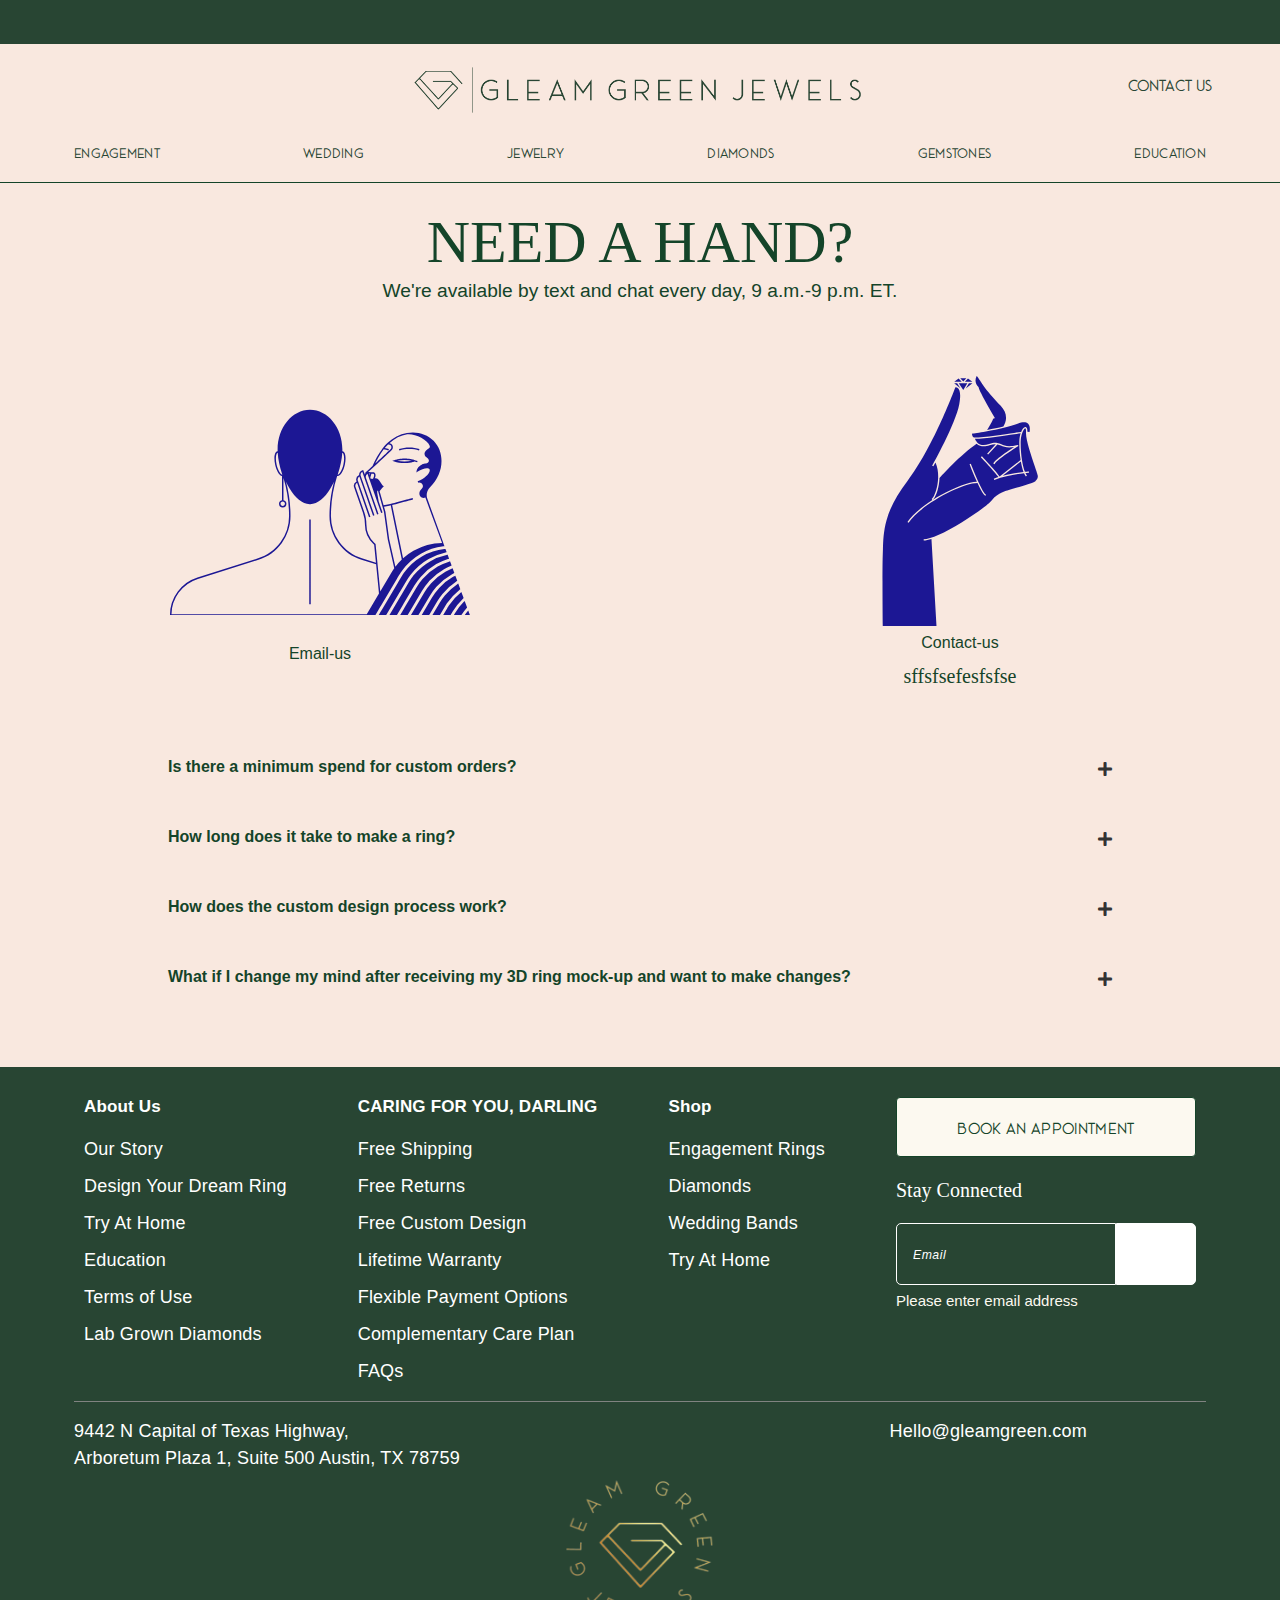
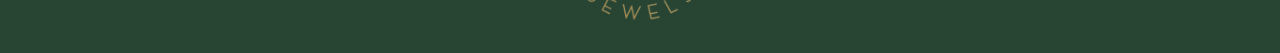
==== commit 23facb38: "accordian changes" ====
--- a/help.html
+++ b/help.html
@@ -22,6 +22,9 @@
 
   <link rel="preconnect" href="https://images.gleamgreen.com" />
   <link rel="preconnect" href="https://media.gleamgreen.com" />
+
+<link rel="stylesheet" href="https://cdnjs.cloudflare.com/ajax/libs/font-awesome/5.15.4/css/all.min.css">
+
   <meta property="og:title" content="Lab Grown Diamond Jewelry | Lab Created Diamonds | Gleam Green Jewels" />
   <meta property="og:image" content="https://images.gleamgreen.com/images/logo.svg"
     name="Lab Grown Diamond Jewelry | Lab Created Diamonds | Gleam Green Jewels" />
@@ -1784,32 +1787,144 @@
     });
 </script>
 
-<div class="faq">
-    <div class="faq-item">
-        <div class="question">Q: What is Lorem Ipsum?</div>
-        <div class="answer">A: Lorem Ipsum is simply dummy text of the printing and typesetting industry.</div>
+    <div class="accordian-main">
+      <button class="accordion" onclick="handleRotate('button1')"><p style="font-size: 16px; font-weight: 600; margin-right: 35px;">Is there a minimum spend for custom orders?</p>
+      <div><i class="plus-minus fas fa-plus" ></i></div></button>
+      <div class="panel">
+        <p>Our custom jewelry starts at $2,000 and is priced considering a blend of materials, labor, 
+          and the centerpiece stone. While we waive design fees, we require the centerpiece stone to 
+          be acquired through us. Unfortunately, we're unable to accommodate heirlooms or stones from 
+          other online retailers at this time. While we design various jewelry types, our most competitive 
+          pricing is for diamond and gemstone-forward pieces.
+        </p>
+      </div>
+
+      <button class="accordion" onclick="handleRotate('button2')"><p style="font-size: 16px; font-weight: 600; margin-right: 35px;">How long does it take to make a ring?</p>
+        <div><i class="plus-minus fas fa-plus"></i></div></button>
+      <div class="panel">
+        <p>Quality takes time! Our collection styles usually ship around three weeks after 
+          ordering, with regular updates along the way. You'll also receive a final address 
+          confirmation email before shipping.F
+
+          or custom designs or intricate pieces, we recommend allowing 5-6 weeks for design 
+          and creation. Remember, the wait is worth it for something truly special!
+          </p>
+      </div>
+
+      <button class="accordion" onclick="handleRotate('button3')"> <p style="font-size: 16px; font-weight: 600; margin-right: 35px;">How does the custom design process work?</p>
+        <div><i class="plus-minus fas fa-plus"></i></div></button>
+      <div class="panel">
+        <p><span style="font-weight: 600;">ready to start? When you are ready:</span> Book a consultation to discuss your ring design. We recommend beginning this process about five weeks before your desired delivery date.
+
+          <p><span style="font-weight: 600;">Collaborate via email:</span> Work closely with your designer using reference photos and sketches.</p>
+          
+          <p><span style="font-weight: 600;">Easy stone selection:</span> Your designer will offer a selection of stones based on your preferences and budget, including diamonds and gemstones.</p>
+          
+          <p><span style="font-weight: 600;">Order placement and 3D model creation:</span> After placing your order, we'll create a 3D model for your approval.</p>
+          
+         <p> <span style="font-weight: 600;">Ring production:</span> Once approved, we'll craft your ring with meticulous attention to detail, taking about three weeks.
+          </p>
+      </div>
+
+      <button class="accordion" onclick="handleRotate('button4')"> 
+        <p  style="font-size: 16px; font-weight: 600; margin-right: 35px;">What if I change my mind after receiving my 3D ring mock-up and want to make changes?</p>
+
+        <div><i class="plus-minus fas fa-plus"></i></div></button>
+      <div class="panel">
+        <p>
+          Each Gleam Green ring comes with two rounds of free minor revisions, 
+          allowing adjustments such as band thickness, setting height, and side 
+          stone size, without a complete CAD model overhaul.
+
+          For a complete change of mind requiring a new CAD model, 
+          subsequent models cost $350. This includes the new ring design, 
+          a second fit sample, and two more rounds of revisions. Please note, 
+          this fee is nonrefundable and cannot be applied toward the final ring purchase.
+           </p>
+      </div>
     </div>
-    <div class="faq-item">
-        <div class="question">Q: Why do we use it?</div>
-        <div class="answer">A: It is a long established fact that a reader will be distracted by the readable content of a page when looking at its layout.</div>
-    </div>
-    <div class="faq-item">
-        <div class="question">Q: Where does it come from?</div>
-        <div class="answer">A: Contrary to popular belief, Lorem Ipsum is not simply random text.</div>
-    </div>
-</div>
+
+<style>
+  .accordian-main{
+    margin: 50px 150px;
+  }
+
+  .accordion {
+    display: flex;
+    justify-content: space-between;
+    background-color: #F9E8DF;
+    color: #333;
+    cursor: pointer;
+    padding: 18px;
+    width: 100%;
+    text-align: left;
+    border: none;
+    outline: none;
+    transition: background-color 0.4s;
+    position: relative;
+  }
+
+
+  .panel {
+    padding: 20px;
+    display: none;
+    background-color: #F9E8DF;
+    overflow: hidden;
+    transition: max-height 0.4s ease-out;
+
+  }
+
+  .panel p{
+    font-size: 14px;
+  }
+
+  .plus-minus {
+    position: absolute;
+    top: 35%;
+    right: 18px;
+    transition: transform 0.4s;
+  }
+
+ 
+
+  @media screen and (max-width: 767px) {
+    .accordian-main{
+      margin: 50px 30px;
+    }
+}
+ 
+</style>
 
 
 <script>
-    document.addEventListener('DOMContentLoaded', function() {
-        const questions = document.querySelectorAll('.question');
-        questions.forEach(question => {
-            question.addEventListener('click', function() {
-                this.nextElementSibling.classList.toggle('show');
-            });
-        });
-    });
-</script>
+
+  const handleRotate = (button) => {
+      // Update the rotation angle for the specified button by adding 45 degrees
+      setRotations((prevRotations) => ({
+        ...prevRotations,
+        [button]: prevRotations[button] + 45,
+      }));
+    };
+    var acc = document.getElementsByClassName("accordion");
+    var i;
+  
+    for (i = 0; i < acc.length; i++) {
+      acc[i].addEventListener("click", function() {
+        this.classList.toggle("active");
+        var panel = this.nextElementSibling;
+        if (panel.style.display === "block") {
+          panel.style.display = "none";
+        } else {
+          panel.style.display = "block";
+        }
+  
+        var icon = this.querySelector('.plus-minus');
+        icon.classList.toggle('fa-plus');
+        icon.classList.toggle('fa-times');
+      });
+    }
+  </script>
+  
 
 
 
--- a/css/help.css
+++ b/css/help.css
@@ -75,7 +75,7 @@
 display: none;
 margin-top: 10px;
 opacity: 0;
-transition: opacity 0.3s ease-in-out;
+transition: opacity 0.3s ease-in-out;   
 }
 .show {
 display: block;
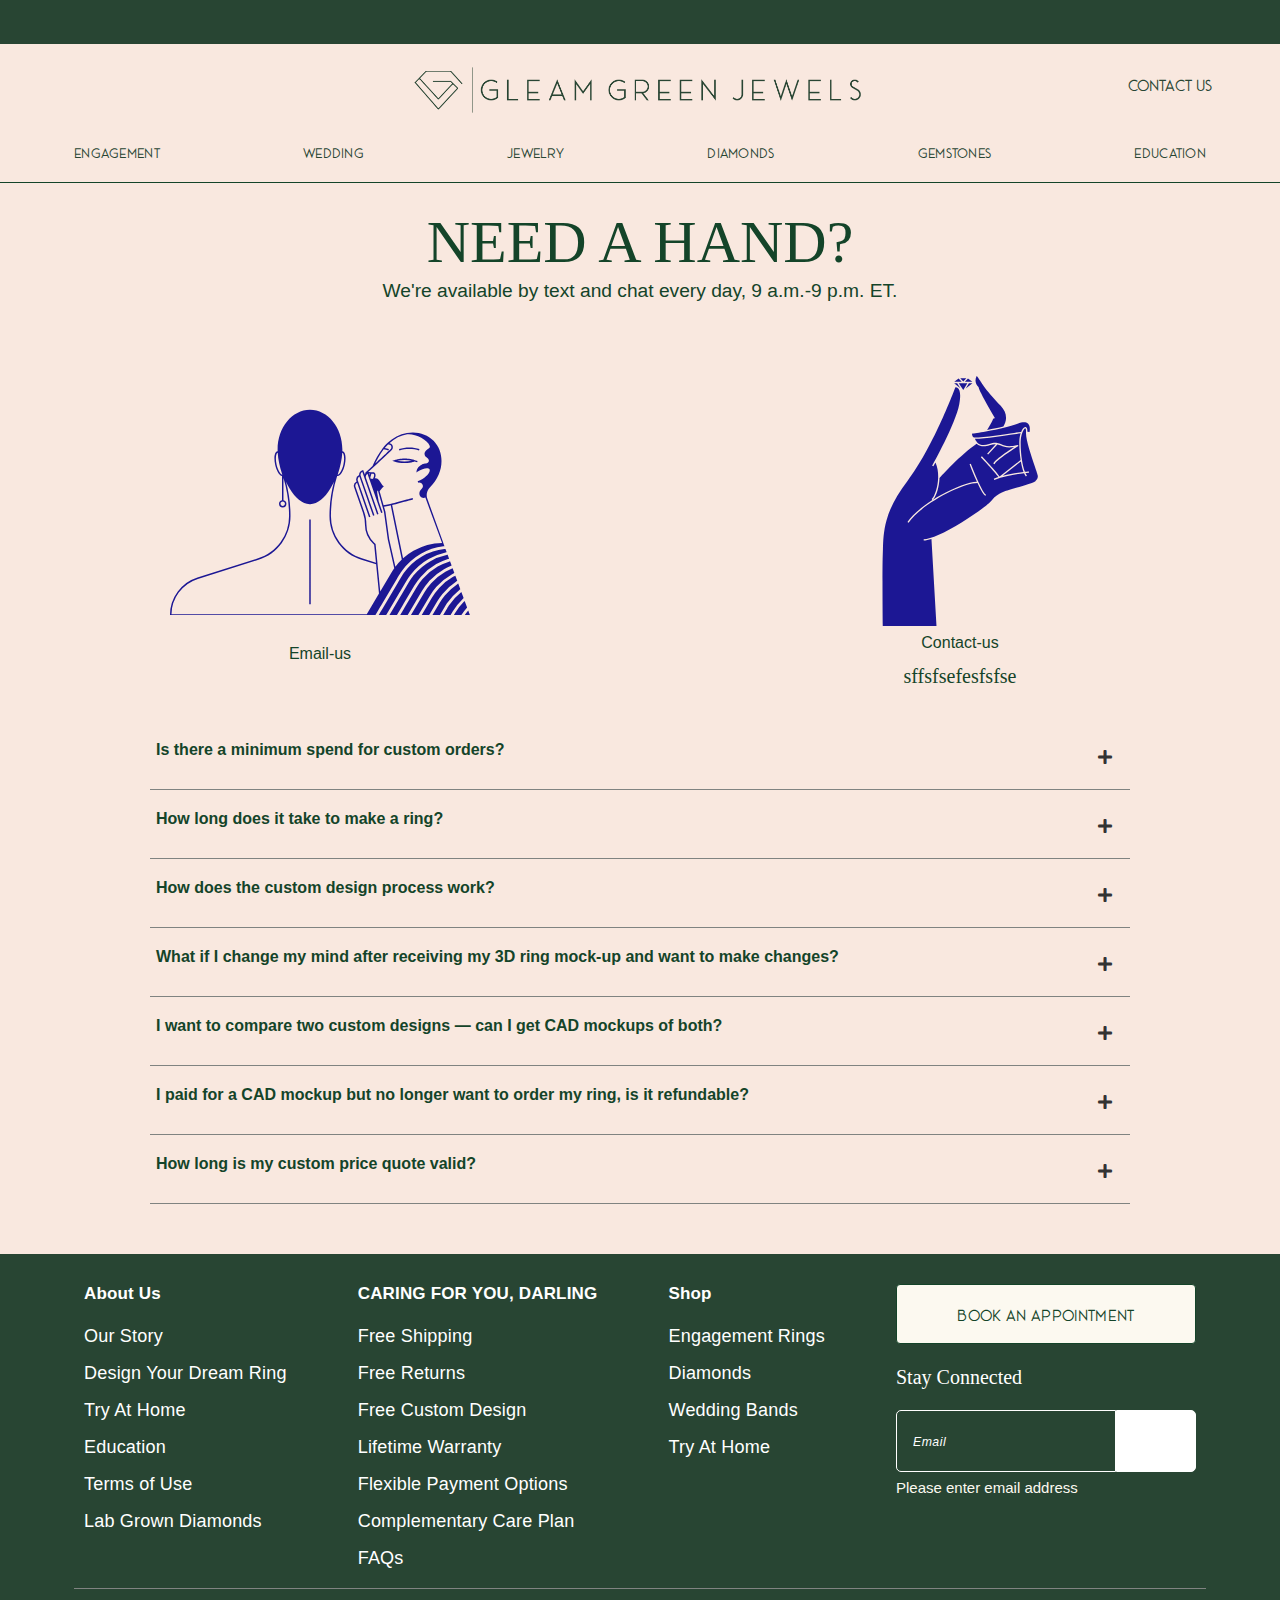
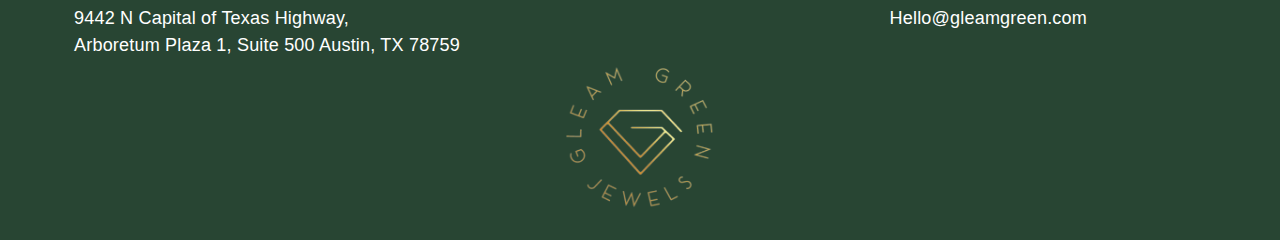
==== commit f2261fdf: "changes" ====
--- a/help.html
+++ b/help.html
@@ -1798,6 +1798,7 @@
           pricing is for diamond and gemstone-forward pieces.
         </p>
       </div>
+      <hr>
 
       <button class="accordion" onclick="handleRotate('button2')"><p style="font-size: 16px; font-weight: 600; margin-right: 35px;">How long does it take to make a ring?</p>
         <div><i class="plus-minus fas fa-plus"></i></div></button>
@@ -1810,6 +1811,7 @@
           and creation. Remember, the wait is worth it for something truly special!
           </p>
       </div>
+      <hr>
 
       <button class="accordion" onclick="handleRotate('button3')"> <p style="font-size: 16px; font-weight: 600; margin-right: 35px;">How does the custom design process work?</p>
         <div><i class="plus-minus fas fa-plus"></i></div></button>
@@ -1825,6 +1827,7 @@
          <p> <span style="font-weight: 600;">Ring production:</span> Once approved, we'll craft your ring with meticulous attention to detail, taking about three weeks.
           </p>
       </div>
+      <hr>
 
       <button class="accordion" onclick="handleRotate('button4')"> 
         <p  style="font-size: 16px; font-weight: 600; margin-right: 35px;">What if I change my mind after receiving my 3D ring mock-up and want to make changes?</p>
@@ -1842,6 +1845,44 @@
           this fee is nonrefundable and cannot be applied toward the final ring purchase.
            </p>
       </div>
+      <hr>
+
+      <button class="accordion" onclick="handleRotate('button4')"> 
+        <p style="font-size: 16px; font-weight: 600; margin-right: 35px;"> I want to compare two custom designs — can I get CAD mockups of both?</p>
+
+        <div><i class="plus-minus fas fa-plus"></i></div></button>
+      <div class="panel">
+        <p>
+          If you choose to purchase a second CAD mockup for $350, please note that the deposit is non-refundable, and only one CAD model can be applied toward the final purchase.
+          Feeling unsure? We recommend discussing your concerns with your designer and going with the design you feel most confident about—chances are, you'll love it.If you're still not satisfied, don't worry. Two rounds of minor revisions are included free of charge. 
+          And if you still aren't happy, you can always decide to purchase the second model at a later time.
+        </p>
+      </div>
+      <hr>
+     
+      <button class="accordion" onclick="handleRotate('button4')"> 
+        <p style="font-size: 16px; font-weight: 600; margin-right: 35px;">I paid for a CAD mockup but no longer want to order my ring, is it refundable?
+        </p>
+
+        <div><i class="plus-minus fas fa-plus"></i></div></button>
+      <div class="panel">
+        <p>
+          Unfortunately, CAD deposits are non-refundable and can only be used as credit for the specific ring they were designed for.
+        </p>
+      </div>
+      <hr>
+
+      <button class="accordion" onclick="handleRotate('button4')"> 
+        <p style="font-size: 16px; font-weight: 600; margin-right: 35px;">How long is my custom price quote valid?
+        </p>
+
+        <div><i class="plus-minus fas fa-plus"></i></div></button>
+      <div class="panel">
+        <p>
+          Quotes for custom settings and bands (excluding the center stone) remain valid for two weeks and may be subject to change depending on material and labor costs.
+        </p>
+      </div>
+      <hr>
     </div>
 
 <style>
@@ -1855,7 +1896,6 @@
     background-color: #F9E8DF;
     color: #333;
     cursor: pointer;
-    padding: 18px;
     width: 100%;
     text-align: left;
     border: none;
@@ -1872,6 +1912,7 @@
     overflow: hidden;
     transition: max-height 0.4s ease-out;
 
+
   }
 
   .panel p{
@@ -1883,6 +1924,11 @@
     top: 35%;
     right: 18px;
     transition: transform 0.4s;
+
+  }
+
+  .accordion.active .plus-minus {
+    transform: rotate(45deg);
   }
 
  
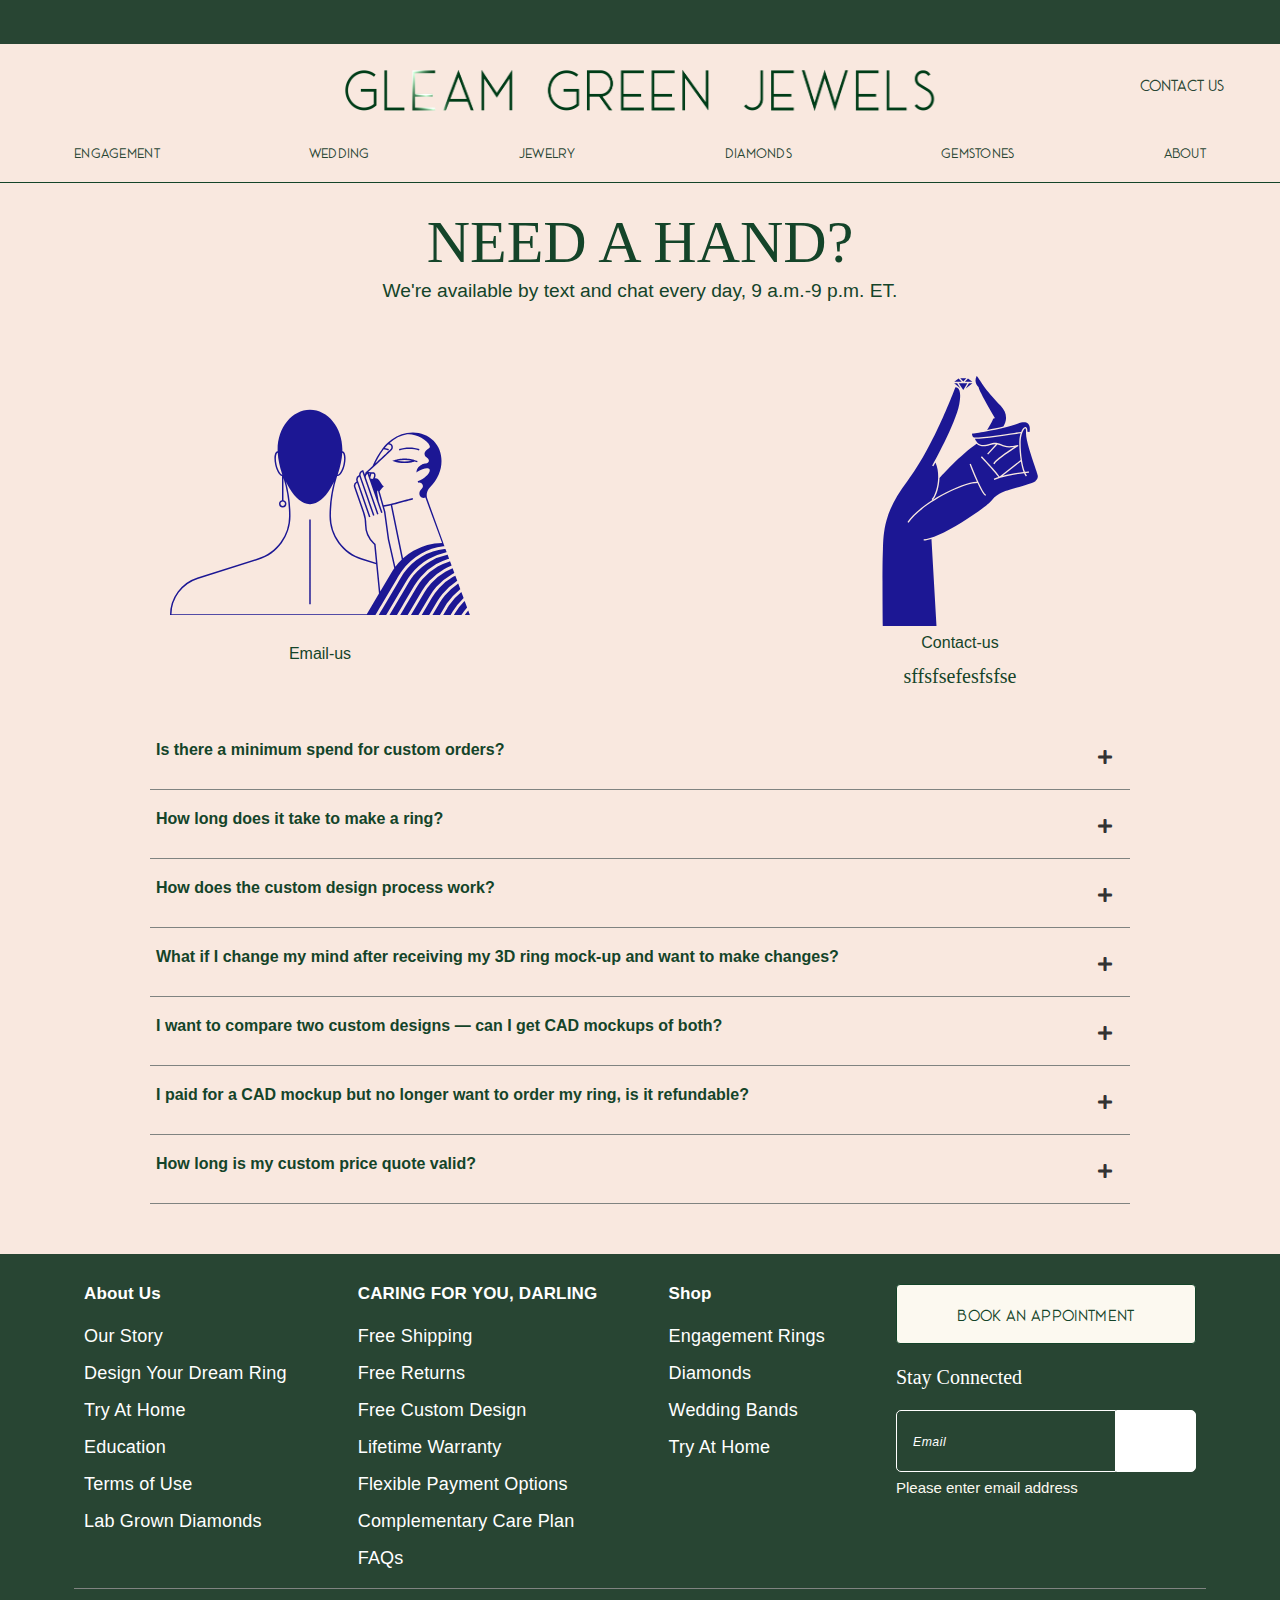
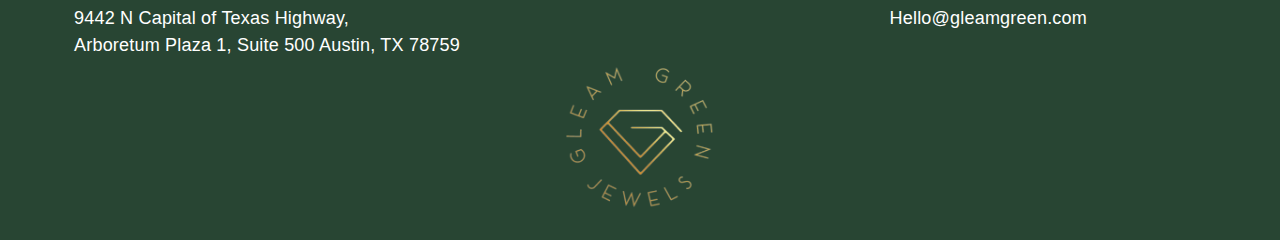
==== commit 1ed1ae93: "the changes" ====
--- a/help.html
+++ b/help.html
@@ -80,1672 +80,1615 @@
     <header>
       <div class="header-top position-relative">
         <div class="container">
-            <div id="glopal_cs_position" class="glopal-cs-main"></div>
-            <div class="top-link text-center" id="promotion-text" role="region" aria-label="promotion">
-                <p class="d-none top-text-content">
-                    <a target="_blank"></a>
-                    <span style="font-weight: 500; font-size: 13px; color:#fff; font-family: MyCustomFont;">BOOK A CONSULTATION</span>
-                </p>
-                <p class="d-none top-text-content">
-                  <a target="_blank"></a>
-                  <span style="font-weight: 500; font-size: 13px; color:#fff; font-family: MyCustomFont;">Every Purchase Funds Our Non-Profit.</span>
-              </p>
+          <div id="glopal_cs_position" class="glopal-cs-main"></div>
+          <div class="top-link text-center" id="promotion-text" role="region" aria-label="promotion">
+            <p class="d-none top-text-content">
+              <a target="_blank"></a>
+              <span style="
+                    font-weight: 500;
+                    font-size: 13px;
+                    color: #fff;
+                    font-family: MyCustomFont;
+                  ">BOOK A CONSULTATION</span>
+            </p>
+            <p class="d-none top-text-content">
+              <a target="_blank"></a>
+              <span style="
+                    font-weight: 500;
+                    font-size: 13px;
+                    color: #fff;
+                    font-family: MyCustomFont;
+                  ">Every Purchase Funds Our Non-Profit.</span>
+            </p>
+          </div>
+        </div>
+      </div>
+
+      <script>
+        document.addEventListener("DOMContentLoaded", function () {
+          var containers = document.querySelectorAll(".container");
+          containers.forEach(function (container) {
+            var slides = container.querySelectorAll(".top-text-content");
+            var currentIndex = 0;
+            var slideWidth = slides[0].offsetWidth; // Get the width of one slide
+
+            function showNextSlide() {
+              // Calculate the position for the next slide
+              var newPosition = -(currentIndex * slideWidth);
+              container.scroll({
+                left: newPosition,
+                behavior: "smooth",
+              });
+              currentIndex = (currentIndex + 1) % slides.length;
+            }
+
+            setInterval(showNextSlide, 3000); // Change slide every 3 seconds
+          });
+        });
+      </script>
+
+      <div id="header-sticky-anchor"></div>
+      <div id="header-sticky">
+        <div class="header-bottom position-relative" id="st-menu">
+          <div class="container">
+            <div class="d-flex flex-wrap no-gutters align-items-center position-relative">
+              <div class="mobile-top-left d-lg-none">
+                <ul class="d-flex align-items-center">
+                  <li>
+                    <a href="javascript:void(0);" aria-label="Mobile menu" title="Mobile Menu"
+                      class="mobile-menu-bar sb-toggle-left" rel="nofollow">
+                      <span></span>
+                      <span></span>
+                      <span></span>
+                    </a>
+                  </li>
+                  <li class="d-none">
+                    <a href="contact-us.html" aria-label="Contact Us" title="Contact Us"><svg class="sv-email"
+                        aria-hidden="true" role="img" width="25" height="17">
+                        <use href="#sv-email" xmlns:xlink="http://www.w3.org/1999/xlink" xlink:href="#sv-email"></use>
+                      </svg></a>
+                  </li>
+                </ul>
+              </div>
+
+              <div class="header-logo text-center" style="display: flex">
+                <a href="appointment.html" class aria-label="GleamGreenJewels.com" title="GleamGreenJewels.com">
+                  <img src="./img/logo/Green-Logo-Gif-4 (1).gif" style="box-sizing: content-box"
+                    alt="Gleam Green Jewels" />
+                </a>
+              </div>
+
+
+              <div class="mobile-hide" style="display: inline-flex; margin-left: 90%">
+                <a href="#" class="position-relative  con_icon" id="con_icon" rel="nofollow"
+                  style="font-family: MyCustomFont">
+                  <svg class="sv-contactus mobile-hides position-relative" aria-hidden="true" width="23" height="19">
+                    <use href="#sv-contactus" xmlns:xlink="http://www.w3.org/1999/xlink" xlink:href="#sv-contactus">
+                    </use>
+                  </svg>
+                  <span class="mobile-hide">CONTACT US</span>
+                </a>
+              </div>
+              <div class="dropdown-contact mobile-hides text-left dd-contact">
+                <ul class="dropdown-contact-list">
+                  <li class="glopal-hide">
+                    <a class="contact-top-link" href="javascript:void(0);" aria-label="Book an Appointment"
+                      title="Book an Appointment"
+                      onclick="if (!window.__cfRLUnblockHandlers) return false; showCalendly();" rel="nofollow"
+                      data-cf-modified-016465ea42d52e70208927bb->Book an
+                      Appointment</a>
+                  </li>
+                  <li class="glopal-hide">
+                    <a class="contact-top-link" href="javascript:void(0);" aria-label="In-person Appointment"
+                      title="In-person Appointment"
+                      onclick="if (!window.__cfRLUnblockHandlers) return false; showCalendly();" rel="nofollow"
+                      data-cf-modified-016465ea42d52e70208927bb->In-person
+                      Appointment</a>
+                  </li>
+                  <li class="glopal-show">
+                    <a class="contact-top-link" href="tel:+1-877-476-9627" aria-label="Call" title="Call"
+                      rel="nofollow">Call</a>
+                  </li>
+                  <li>
+                    <a class="contact-top-link" href="#" aria-label="Email Us" title="Email Us" rel="nofollow">Email
+                      Us</a>
+                  </li>
+                </ul>
+              </div>
             </div>
+          </div>
         </div>
-    </div>
-
-    <script>
-      document.addEventListener('DOMContentLoaded', function() {
-          var containers = document.querySelectorAll('.container');
-          containers.forEach(function(container) {
-              var slides = container.querySelectorAll('.top-text-content');
-              var currentIndex = 0;
-              var slideWidth = slides[0].offsetWidth; // Get the width of one slide
-      
-              function showNextSlide() {
-                  // Calculate the position for the next slide
-                  var newPosition = -(currentIndex * slideWidth);
-                  container.scroll({
-                      left: newPosition,
-                      behavior: 'smooth'
-                  });
-                  currentIndex = (currentIndex + 1) % slides.length;
-              }
-      
-              setInterval(showNextSlide, 3000); // Change slide every 3 seconds
-          });
-      });
-      </script>
-  
-  
-        <div id="header-sticky-anchor"></div>
-        <div id="header-sticky">
-          <div class="header-bottom position-relative" id="st-menu">
-            <div class="container"> 
-              <div class="d-flex flex-wrap no-gutters align-items-center position-relative">
-                <div class="mobile-top-left d-lg-none">
-                  <ul class="d-flex align-items-center">
-                    <li>
-                      <a href="javascript:void(0);" aria-label="Mobile menu" title="Mobile Menu"
-                        class="mobile-menu-bar sb-toggle-left" rel="nofollow">
+
+
+        <nav aria-label="navigation" class="position-relative d-none d-lg-block">
+          <div class="container">
+            <div class="navigation" id="deskNav">
+              <div class="logo_sticky">
+                <a href="index.html" aria-label="gleamgreen.com" title="gleamgreen.com" class>
+                </a>
+              </div>
+              <ul class="nav-menu">
+                <li class="d-lg-none mobile-search-close">
+                  <div class="search-close-main">
+                    <div class="header-search">
+                      <div class="header-search-inner position-relative">
+                        <form action="#" method="get" name="frmSearchMobile" id="frmSearchMobile"></form>
+                      </div>
+                    </div>
+                    <div class="menu-close-icon">
+                      <a href="javascript:void(0);" class="mobile-menu-bar sb-close" id="closeButton" rel="nofollow"
+                        onclick="if (!window.__cfRLUnblockHandlers) return false; closeSidebar()"
+                        aria-label="Mobile Menu" title="Mobile Menu" data-cf-modified-016465ea42d52e70208927bb->
                         <span></span>
                         <span></span>
                         <span></span>
                       </a>
-                    </li>
-                    <li class="d-none">
-                      <a href="contact-us.html" aria-label="Contact Us" title="Contact Us"><svg class="sv-email"
-                          aria-hidden="true" role="img" width="25" height="17">
-                          <use href="#sv-email" xmlns:xlink="http://www.w3.org/1999/xlink" xlink:href="#sv-email"></use>
-                        </svg></a>
-                    </li>
-                  </ul>
-                </div>
-              
-                <div class="header-logo text-center" style="display: flex;">
-                  <a href="appointment.html" class aria-label="GleamGreenJewels.com" title="GleamGreenJewels.com">               
-                    <img src="./img/logo/logo2.png" style="box-sizing: content-box;" width="150" height="100"
-                    alt="Gleam Green Jewels" />
-                  </a>
-                </div>
-  
-                <div class="mobile-hide" style="display: inline-flex; margin-left: 89%;">
-                  <a href="#" class="position-relative con_icon" id="con_icon" rel="nofollow"
-                    style="font-family: MyCustomFont;">
-                    <svg class="sv-contactus mobile-hides position-relative" aria-hidden="true" width="23" height="19">
-                      <use href="#sv-contactus" xmlns:xlink="http://www.w3.org/1999/xlink" xlink:href="#sv-contactus">
-                      </use>
+                    </div>
+                  </div>
+                </li>
+                <li class="sub-nav">
+                  <a href="#" aria-label="Engagement" title="Engagement" class="nav-sub-hd ga4_top_nav_clk"
+                    style="font-family: MyCustomFont; font-size: 14px">Engagement</a>
+                  <span class="ar-subnav nav-sub-hd d-lg-none">
+                    <svg class="sv-right-arrow" aria-hidden="true" role="img" width="12" height="12">
+                      <use href="#sv-right-arrow" xmlns:xlink="http://www.w3.org/1999/xlink"
+                        xlink:href="#sv-right-arrow"></use>
                     </svg>
-                    <span class="mobile-hide">CONTACT US</span>
-                  </a>
-                </div>
-                <div class="dropdown-contact mobile-hides text-left dd-contact" >
-                  <ul class="dropdown-contact-list">
-                    <li class="glopal-hide">
-                      <a class="contact-top-link" href="javascript:void(0);" aria-label="Book an Appointment"
-                        title="Book an Appointment"
-                        onclick="if (!window.__cfRLUnblockHandlers) return false; showCalendly();" rel="nofollow"
-                        data-cf-modified-016465ea42d52e70208927bb->Book an Appointment</a>
-                    </li>
-                    <li class="glopal-hide">
-                      <a class="contact-top-link" href="javascript:void(0);" aria-label="In-person Appointment"
-                        title="In-person Appointment"
-                        onclick="if (!window.__cfRLUnblockHandlers) return false; showCalendly();" rel="nofollow"
-                        data-cf-modified-016465ea42d52e70208927bb->In-person Appointment</a>
-                    </li>
-                    <li class="glopal-show">
-                      <a class="contact-top-link" href="tel:+1-877-476-9627" aria-label="Call" title="Call"
-                        rel="nofollow">Call</a>
-                    </li>
-                    <li>
-                      <a class="contact-top-link" href="#"
-                        aria-label="Email Us" title="Email Us" rel="nofollow">Email Us</a>
-                    </li>
-                  </ul>
-                </div>
-              </div>
-            </div>
-          </div>
-          <nav aria-label="navigation" class="position-relative d-none d-lg-block">
-            <div class="container">
-              <div class="navigation" id="deskNav">
-                <div class="logo_sticky">
-                  <a href="index.html" aria-label="gleamgreen.com" title="gleamgreen.com" class>
-                    <img src="img/logo/Logo1.png" class="main-logo" width="500" height="40"
-                      alt="Gleam Green Jewels Logo" />
-                  </a>
-                </div>
-                <ul class="nav-menu">
-                  <li class="d-lg-none mobile-search-close">
-                    <div class="search-close-main">
-                      <div class="header-search">
-                        <div class="header-search-inner position-relative">
-                          <form action="#" method="get"
-                            name="frmSearchMobile" id="frmSearchMobile">
-                          </form>
+                  </span>
+                  <div class="nav-dropdown full-menu-dropdown engagement-dropdown design-ring-dropdown">
+                    <div class="container">
+                      <div class="row engagement-dropdown-top">
+                        <div class="col-xl-6 col-lg-6 preset-rings-main engagement-dropdown-inner">
+                          <h2 class="submenu-main-hd ttu">
+                            PRE-DESIGNED RINGS
+                          </h2>
+                          <span class="ar-subnav nav-sub-hd d-lg-none">
+                            <svg class="sv-right-arrow" aria-hidden="true" role="img" width="12" height="12">
+                              <use href="#sv-right-arrow" xmlns:xlink="http://www.w3.org/1999/xlink"
+                                xlink:href="#sv-right-arrow"></use>
+                            </svg>
+                          </span>
+                          <div
+                            class="nav-dropdown-main d-flex justify-content-between flex-lg-nowrap flex-wrap position-relative mb-lg-4 pb-lg-2">
+                            <div class="nav-dropdown-links nav-dropdown-inner shop-style-dtl">
+                              <div class="d-lg-none mb-3">
+                                <a href="#" class="prime-link pl-0 pr-0 ga4_top_nav_clk" aria-label="Shop by Style"
+                                  title="Shop by Style"><span>View all </span></a>
+                              </div>
+                              <h2 class="cust-h2">Shop by Style</h2>
+                              <ul>
+                                <li class="icon">
+                                  <a href="#" aria-label="Solitaire" title="Solitaire"
+                                    class="ga4_top_nav_clk">Solitaire</a>
+                                </li>
+                                <li class="icon">
+                                  <a href="#" aria-label="Side Stone" title="Side Stone" class="ga4_top_nav_clk">Side
+                                    Stone</a>
+                                </li>
+                                <li class="icon">
+                                  <a href="#" aria-label="Halo" title="Halo" class="ga4_top_nav_clk">Halo</a>
+                                </li>
+                                <li class="icon">
+                                  <a href="#" aria-label="Hidden Halo" title="Hidden Halo"
+                                    class="ga4_top_nav_clk">Hidden Halo</a>
+                                </li>
+                                <li class="icon">
+                                  <a href="#" aria-label="Three Stone" title="Three Stone" class="ga4_top_nav_clk">Three
+                                    Stone</a>
+                                </li>
+                                <li class="icon">
+                                  <a href="#" aria-label="Vintage Engagement Rings" title="Vintage Engagement Rings"
+                                    class="ga4_top_nav_clk">Vintage</a>
+                                </li>
+                                <li class="icon">
+                                  <a href="#" aria-label="Bridal Sets" title="Bridal Sets"
+                                    class="ga4_top_nav_clk">Bridal Sets</a>
+                                </li>
+                                <li class="icon">
+                                  <a href="#" aria-label="Badgley Mischka" title="Badgley Mischka"
+                                    class="ga4_top_nav_clk">Badgley Mischka</a>
+                                </li>
+
+                                <li class="icon">
+                                  <a href="#" aria-label="High Jewelry Engagement Ring"
+                                    title="High Jewelry Engagement Ring" class="ga4_top_nav_clk">High Jewelry</a>
+                                </li>
+                                <li class="icon">
+                                  <a href="#" aria-label="New Arrivals" title="New Arrivals" class="ga4_top_nav_clk">New
+                                    Arrivals</a>
+                                </li>
+                                <li class="icon">
+                                  <a href="#" class="ga4_top_nav_clk">In-Stock</a>
+                                </li>
+                              </ul>
+                            </div>
+                            <div class="nav-dropdown-links nav-dropdown-inner shape-dtl">
+                              <h2 class="cust-h2">Shop by Shape</h2>
+                              <ul class="d-flex flex-wrap align-items-center">
+                                <li class="icon">
+                                  <a href="#" aria-label="Round Diamond" title="Round Diamond"
+                                    class="ga4_top_nav_img_clk"><span class="thumb-icon"><img
+                                        src="https://images.grownbrilliance.com/images/menu/round.svg" loading="lazy"
+                                        width="30" height="30" title="Round Diamond"
+                                        alt="Round Diamond" /></span>Round</a>
+                                </li>
+                                <li class="icon">
+                                  <a href="#" aria-label="Emerald Diamond" title="Emerald Diamond"
+                                    class="ga4_top_nav_img_clk"><span class="thumb-icon"><img
+                                        src="https://images.grownbrilliance.com/images/menu/emerald.svg" loading="lazy"
+                                        width="30" height="30" title="Emerald Diamond"
+                                        alt="Emerald Diamond" /></span>Emerald</a>
+                                </li>
+                                <li class="icon">
+                                  <a href="#" aria-label="Princess Diamond" title="Princess Diamond"
+                                    class="ga4_top_nav_img_clk"><span class="thumb-icon"><img
+                                        src="https://images.grownbrilliance.com/images/menu/princess.svg" loading="lazy"
+                                        width="30" height="30" title="Princess Diamond"
+                                        alt="Princess Diamond" /></span>Princess</a>
+                                </li>
+                                <li class="icon">
+                                  <a href="#" aria-label="Pear Diamond" title="Pear Diamond"
+                                    class="ga4_top_nav_img_clk"><span class="thumb-icon"><img
+                                        src="https://images.grownbrilliance.com/images/menu/pear.svg" loading="lazy"
+                                        width="30" height="30" title="Pear Diamond" alt="Pear Diamond" /></span>Pear</a>
+                                </li>
+                                <li class="icon">
+                                  <a href="#" aria-label="Cushion Diamond" title="Cushion Diamond"
+                                    class="ga4_top_nav_img_clk"><span class="thumb-icon"><img
+                                        src="https://images.grownbrilliance.com/images/menu/cushion.svg" loading="lazy"
+                                        width="30" height="30" title="Cushion Diamond"
+                                        alt="Cushion Diamond" /></span>Cushion</a>
+                                </li>
+                                <li class="icon">
+                                  <a href="#" aria-label="Oval Diamond" title="Oval Diamond"
+                                    class="ga4_top_nav_img_clk"><span class="thumb-icon"><img
+                                        src="https://images.grownbrilliance.com/images/menu/oval.svg" loading="lazy"
+                                        width="30" height="30" title="Oval Diamond" alt="Oval Diamond" /></span>Oval</a>
+                                </li>
+                                <li class="icon">
+                                  <a href="#" aria-label="Asscher Diamond" title="Asscher Diamond"
+                                    class="ga4_top_nav_img_clk"><span class="thumb-icon"><img
+                                        src="https://images.grownbrilliance.com/images/menu/asscher.svg" loading="lazy"
+                                        width="30" height="30" title="Asscher Diamond"
+                                        alt="Asscher Diamond" /></span>Asscher</a>
+                                </li>
+                                <li class="icon">
+                                  <a href="#" aria-label="Radiant Diamond" title="Radiant Diamond"
+                                    class="ga4_top_nav_img_clk"><span class="thumb-icon"><img
+                                        src="https://images.grownbrilliance.com/images/menu/radiant.svg" loading="lazy"
+                                        width="30" height="30" title="Radiant Diamond"
+                                        alt="Radiant Diamond" /></span>Radiant</a>
+                                </li>
+                                <li class="icon">
+                                  <a href="#" aria-label="Heart Diamond" title="Heart Diamond"
+                                    class="ga4_top_nav_img_clk"><span class="thumb-icon"><img
+                                        src="https://images.grownbrilliance.com/images/menu/heart.svg" loading="lazy"
+                                        title="Heart Diamond" width="30" height="30"
+                                        alt="Heart Diamond" /></span>Heart</a>
+                                </li>
+                                <li class="icon">
+                                  <a href="#" aria-label="Marquise LDiamond" title="Marquise Diamond"
+                                    class="ga4_top_nav_img_clk"><span class="thumb-icon"><img
+                                        src="https://images.grownbrilliance.com/images/menu/marquise.svg" loading="lazy"
+                                        width="30" height="30" title="Marquise Diamond"
+                                        alt="Marquise Diamond" /></span>Marquise</a>
+                                </li>
+                                <li class="icon full-width-shape">
+                                  <a href="#" aria-label="Elongated Cushion Diamond" title="Elongated Cushion Diamond"
+                                    class="ga4_top_nav_clk"><span class="thumb-icon"><img
+                                        src="https://images.grownbrilliance.com/images/menu/elongated-cushion.svg"
+                                        loading="lazy" width="30" height="30" title="Elongated Cushion Diamond"
+                                        alt="Elongated Cushion Diamond" /></span>Elongated Cushion</a>
+                                </li>
+                              </ul>
+                            </div>
+                            <div class="nav-dropdown-links nav-dropdown-inner metal-dtl">
+                              <h2 class="cust-h2">Shop by Metal</h2>
+                              <ul>
+                                <li class="icon">
+                                  <a href="#" aria-label="Yellow Gold" title="Yellow Gold" class="ga4_top_nav_clk"><span
+                                      class="thumb-icon"><img
+                                        src="https://images.grownbrilliance.com/images/metal/yellow-gold-new.svg"
+                                        loading="lazy" width="20" height="20" title="Yellow Gold"
+                                        alt="Yellow Gold" /></span>Yellow Gold</a>
+                                </li>
+                                <li class="icon">
+                                  <a href="#" aria-label="White Gold" title="White Gold" class="ga4_top_nav_clk"><span
+                                      class="thumb-icon"><img
+                                        src="https://images.grownbrilliance.com/images/metal/white-gold-new.svg"
+                                        loading="lazy" width="20" height="20" title="White Gold"
+                                        alt="White Gold" /></span>White Gold</a>
+                                </li>
+                                <li class="icon">
+                                  <a href="#" aria-label="Rose Gold" title="Rose Gold" class="ga4_top_nav_clk"><span
+                                      class="thumb-icon"><img
+                                        src="https://images.grownbrilliance.com/images/metal/rose-gold-new.svg"
+                                        loading="lazy" width="20" height="20" title="Rose Gold"
+                                        alt="Rose Gold" /></span>Rose Gold</a>
+                                </li>
+                                <li class="icon">
+                                  <a href="#" aria-label="Platinum" title="Platinum" class="ga4_top_nav_clk"><span
+                                      class="thumb-icon"><img
+                                        src="https://images.grownbrilliance.com/images/metal/platinum-new.svg"
+                                        loading="lazy" width="20" height="20" title="Platinum"
+                                        alt="Platinum" /></span>Platinum</a>
+                                </li>
+                                <li class="icon d-none d-lg-block">&nbsp;</li>
+                                <li class="d-lg-none pt-2 pb-3">
+                                  <a href="#" aria-label="Shop by Metal" title="Shop by Metal"
+                                    class="prime-link ga4_top_nav_clk"><span>View all</span></a>
+                                </li>
+                              </ul>
+                            </div>
+                            <div class="nav-dropdown-links nav-dropdown-inner dmd-jewelry-main d-lg-none">
+                              <h2 class="submenu-main-hd ttu">
+                                DIAMOND EDUCATION
+                              </h2>
+                              <ul>
+                                <li>
+                                  <a href="#" aria-label="Learn About the 4Cs" title="Learn About the 4Cs"
+                                    class="ga4_top_nav_clk">Learn About the 4Cs</a>
+                                </li>
+                                <li>
+                                  <a href="#" aria-label="Learn About the Diamond Shapes"
+                                    title="Learn About the Diamond Shapes" class="ga4_top_nav_clk">Learn About the
+                                    Diamond Shapes</a>
+                                </li>
+                                <li>
+                                  <a href="#" aria-label="Learn About Lab Grown Diamonds"
+                                    title="Learn About Lab Grown Diamonds" class="ga4_top_nav_clk">Learn About Lab Grown
+                                    Diamonds</a>
+                                </li>
+                              </ul>
+                            </div>
+                            <div class="nav-dropdown-links nav-dropdown-inner dmd-jewelry-main d-lg-none">
+                              <h2 class="submenu-main-hd ttu">
+                                Jewelry Guide
+                              </h2>
+                              <ul>
+                                <li>
+                                  <a href="#" aria-label="Engagement Ring Style" title="Engagement Ring Style"
+                                    class="ga4_top_nav_clk">Engagement Ring Style</a>
+                                </li>
+                                <li>
+                                  <a href="#" aria-label="Find the Perfect Engagement Ring"
+                                    title="Find the Perfect Engagement Ring" class="ga4_top_nav_clk">Find the Perfect
+                                    Engagement Ring</a>
+                                </li>
+                                <li>
+                                  <a href="#" aria-label="Find the Right Metal" title="Find the Right Metal"
+                                    class="ga4_top_nav_clk">Find the Right Metal</a>
+                                </li>
+                                <li>
+                                  <a href="#" aria-label="Find Your Ring Size" title="Find Your Ring Size"
+                                    class="ga4_top_nav_clk">Find Your Ring Size</a>
+                                </li>
+                              </ul>
+                            </div>
+                            <div class="btn-viewall d-none mb-4">
+                              <a href="#" aria-label="Jewelry Guide" title="Jewelry Guide"
+                                class="btn btn-secondary d-block ga4_top_nav_clk"><span class>View all</span></a>
+                            </div>
+                          </div>
                         </div>
-                      </div>
-                      <div class="menu-close-icon">
-                        <a href="javascript:void(0);" class="mobile-menu-bar sb-close" id="closeButton" rel="nofollow"
-                          onclick="if (!window.__cfRLUnblockHandlers) return false; closeSidebar()"
-                          aria-label="Mobile Menu" title="Mobile Menu" data-cf-modified-016465ea42d52e70208927bb->
-                          <span></span>
-                          <span></span>
-                          <span></span>
-                        </a>
-                      </div>
-                    </div>
-                  </li>
-                  <li class="sub-nav">
-                    <a href="#" aria-label="Engagement" title="Engagement"
-                      class="nav-sub-hd ga4_top_nav_clk" style="font-family: MyCustomFont; font-size:14px">Engagement</a>
-                    <span class="ar-subnav nav-sub-hd d-lg-none">
-                      <svg class="sv-right-arrow" aria-hidden="true" role="img" width="12" height="12">
-                        <use href="#sv-right-arrow" xmlns:xlink="http://www.w3.org/1999/xlink"
-                          xlink:href="#sv-right-arrow"></use>
-                      </svg>
-                    </span>
-                    <div class="nav-dropdown full-menu-dropdown engagement-dropdown design-ring-dropdown">
-                      <div class="container">
-                        <div class="row engagement-dropdown-top">
-                          <div class="col-xl-6 col-lg-6 preset-rings-main engagement-dropdown-inner">
-                            <h2 class="submenu-main-hd ttu">
-                              PRE-DESIGNED RINGS
-                            </h2>
-                            <span class="ar-subnav nav-sub-hd d-lg-none">
-                              <svg class="sv-right-arrow" aria-hidden="true" role="img" width="12" height="12">
-                                <use href="#sv-right-arrow" xmlns:xlink="http://www.w3.org/1999/xlink"
-                                  xlink:href="#sv-right-arrow"></use>
-                              </svg>
-                            </span>
-                            <div
-                              class="nav-dropdown-main d-flex justify-content-between flex-lg-nowrap flex-wrap position-relative mb-lg-4 pb-lg-2">
-                              <div class="nav-dropdown-links nav-dropdown-inner shop-style-dtl">
-                                <div class="d-lg-none mb-3">
-                                  <a href="#" class="prime-link pl-0 pr-0 ga4_top_nav_clk"
-                                    aria-label="Shop by Style" title="Shop by Style"><span>View all </span></a>
+                        <div class="col-xl-6 col-lg-6 design-ring-main engagement-dropdown-inner">
+                          <h2 class="submenu-main-hd ttu">
+                            DESIGN YOUR RING
+                          </h2>
+                          <span class="ar-subnav nav-sub-hd d-lg-none">
+                            <svg class="sv-right-arrow" aria-hidden="true" role="img" width="12" height="12">
+                              <use href="#sv-right-arrow" xmlns:xlink="http://www.w3.org/1999/xlink"
+                                xlink:href="#sv-right-arrow"></use>
+                            </svg>
+                          </span>
+                          <div class="nav-dropdown-main text-center position-relative mb-3 mb-lg-0">
+                            <div class="your-ring-thumb">
+                              <div class="d-none d-lg-block">
+                                <img
+                                  src="https://media.grownbrilliance.com/a2c5372a-e16a-4ea3-b361-da9fdc89a59f/https:/images.grownbrilliance.com/images/menu/DYO_Desktop.jpg"
+                                  loading="lazy" width="685" height="180" class="d-block w-100" title="Design Your Ring"
+                                  alt="Design Your Ring" />
+                              </div>
+                            </div>
+                            <div class="your-ring-content">
+                              <p class="d-none">
+                                Creating your PERFECT engagement ring is as
+                                easy as 1+2=3
+                              </p>
+                              <div
+                                class="your-ring-button d-flex flex-lg-nowrap flex-wrap align-items-center justify-content-center">
+                                <div class="ring-button-inner">
+                                  <a href="#" aria-label="START WITH THE DIAMOND" title="START WITH THE DIAMOND"
+                                    class="btn btn-secondary d-block ga4_top_nav_clk">START WITH THE DIAMOND</a>
                                 </div>
-                                <h2 class="cust-h2">Shop by Style</h2>
-                                <ul>
-                                  <li class="icon">
-                                    <a href="#" aria-label="Solitaire" title="Solitaire"
-                                      class="ga4_top_nav_clk">Solitaire</a>
-                                  </li>
-                                  <li class="icon">
-                                    <a href="#" aria-label="Side Stone" title="Side Stone"
-                                      class="ga4_top_nav_clk">Side Stone</a>
-                                  </li>
-                                  <li class="icon">
-                                    <a href="#" aria-label="Halo" title="Halo"
-                                      class="ga4_top_nav_clk">Halo</a>
-                                  </li>
-                                  <li class="icon">
-                                    <a href="#" aria-label="Hidden Halo"
-                                      title="Hidden Halo" class="ga4_top_nav_clk">Hidden Halo</a>
-                                  </li>
-                                  <li class="icon">
-                                    <a href="#" aria-label="Three Stone"
-                                      title="Three Stone" class="ga4_top_nav_clk">Three Stone</a>
-                                  </li>
-                                  <li class="icon">
-                                    <a href="#" aria-label="Vintage Engagement Rings"
-                                      title="Vintage Engagement Rings" class="ga4_top_nav_clk">Vintage</a>
-                                  </li>
-                                  <li class="icon">
-                                    <a href="#" aria-label="Bridal Sets" title="Bridal Sets"
-                                      class="ga4_top_nav_clk">Bridal Sets</a>
-                                  </li>
-                                  <li class="icon">
-                                    <a href="#"
-                                      aria-label="Badgley Mischka" title="Badgley Mischka" class="ga4_top_nav_clk">Badgley
-                                      Mischka</a>
-                                  </li>
-  
-                                  <li class="icon">
-                                    <a href="#" aria-label="High Jewelry Engagement Ring"
-                                      title="High Jewelry Engagement Ring" class="ga4_top_nav_clk">High Jewelry</a>
-                                  </li>
-                                  <li class="icon">
-                                    <a href="#"
-                                      aria-label="New Arrivals" title="New Arrivals" class="ga4_top_nav_clk">New
-                                      Arrivals</a>
-                                  </li>
-                                  <li class="icon">
-                                    <a href="#" class="ga4_top_nav_clk">In-Stock</a>
-                                  </li>
-                                </ul>
-                              </div>
-                              <div class="nav-dropdown-links nav-dropdown-inner shape-dtl">
-                                <h2 class="cust-h2">Shop by Shape</h2>
-                                <ul class="d-flex flex-wrap align-items-center">
-                                  <li class="icon">
-                                    <a href="#" aria-label="Round Diamond" title="Round Diamond"
-                                      class="ga4_top_nav_img_clk"><span class="thumb-icon"><img
-                                          src="https://images.grownbrilliance.com/images/menu/round.svg" loading="lazy"
-                                          width="30" height="30" title="Round Diamond"
-                                          alt="Round Diamond" /></span>Round</a>
-                                  </li>
-                                  <li class="icon">
-                                    <a href="#" aria-label="Emerald Diamond" title="Emerald Diamond"
-                                      class="ga4_top_nav_img_clk"><span class="thumb-icon"><img
-                                          src="https://images.grownbrilliance.com/images/menu/emerald.svg" loading="lazy"
-                                          width="30" height="30" title="Emerald Diamond"
-                                          alt="Emerald Diamond" /></span>Emerald</a>
-                                  </li>
-                                  <li class="icon">
-                                    <a href="#" aria-label="Princess Diamond" title="Princess Diamond"
-                                      class="ga4_top_nav_img_clk"><span class="thumb-icon"><img
-                                          src="https://images.grownbrilliance.com/images/menu/princess.svg" loading="lazy"
-                                          width="30" height="30" title="Princess Diamond"
-                                          alt="Princess Diamond" /></span>Princess</a>
-                                  </li>
-                                  <li class="icon">
-                                    <a href="#" aria-label="Pear Diamond" title="Pear Diamond"
-                                      class="ga4_top_nav_img_clk"><span class="thumb-icon"><img
-                                          src="https://images.grownbrilliance.com/images/menu/pear.svg" loading="lazy"
-                                          width="30" height="30" title="Pear Diamond"
-                                          alt="Pear Diamond" /></span>Pear</a>
-                                  </li>
-                                  <li class="icon">
-                                    <a href="#"
-                                      aria-label="Cushion Diamond" title="Cushion Diamond"
-                                      class="ga4_top_nav_img_clk"><span class="thumb-icon"><img
-                                          src="https://images.grownbrilliance.com/images/menu/cushion.svg" loading="lazy"
-                                          width="30" height="30" title="Cushion Diamond"
-                                          alt="Cushion Diamond" /></span>Cushion</a>
-                                  </li>
-                                  <li class="icon">
-                                    <a href="#" aria-label="Oval Diamond" title="Oval Diamond"
-                                      class="ga4_top_nav_img_clk"><span class="thumb-icon"><img
-                                          src="https://images.grownbrilliance.com/images/menu/oval.svg" loading="lazy"
-                                          width="30" height="30" title="Oval Diamond"
-                                          alt="Oval Diamond" /></span>Oval</a>
-                                  </li>
-                                  <li class="icon">
-                                    <a href="#" aria-label="Asscher Diamond" title="Asscher Diamond"
-                                      class="ga4_top_nav_img_clk"><span class="thumb-icon"><img
-                                          src="https://images.grownbrilliance.com/images/menu/asscher.svg" loading="lazy"
-                                          width="30" height="30" title="Asscher Diamond"
-                                          alt="Asscher Diamond" /></span>Asscher</a>
-                                  </li>
-                                  <li class="icon">
-                                    <a href="#" aria-label="Radiant Diamond" title="Radiant Diamond"
-                                      class="ga4_top_nav_img_clk"><span class="thumb-icon"><img
-                                          src="https://images.grownbrilliance.com/images/menu/radiant.svg" loading="lazy"
-                                          width="30" height="30" title="Radiant Diamond"
-                                          alt="Radiant Diamond" /></span>Radiant</a>
-                                  </li>
-                                  <li class="icon">
-                                    <a href="#" aria-label="Heart Diamond" title="Heart Diamond"
-                                      class="ga4_top_nav_img_clk"><span class="thumb-icon"><img
-                                          src="https://images.grownbrilliance.com/images/menu/heart.svg" loading="lazy"
-                                          title="Heart Diamond" width="30" height="30"
-                                          alt="Heart Diamond" /></span>Heart</a>
-                                  </li>
-                                  <li class="icon">
-                                    <a href="#" aria-label="Marquise LDiamond" title="Marquise Diamond"
-                                      class="ga4_top_nav_img_clk"><span class="thumb-icon"><img
-                                          src="https://images.grownbrilliance.com/images/menu/marquise.svg" loading="lazy"
-                                          width="30" height="30" title="Marquise Diamond"
-                                          alt="Marquise Diamond" /></span>Marquise</a>
-                                  </li>
-                                  <li class="icon full-width-shape">
-                                    <a href="#" aria-label="Elongated Cushion Diamond"
-                                      title="Elongated Cushion Diamond" class="ga4_top_nav_clk"><span
-                                        class="thumb-icon"><img
-                                          src="https://images.grownbrilliance.com/images/menu/elongated-cushion.svg"
-                                          loading="lazy" width="30" height="30"
-                                          title="Elongated Cushion Diamond"
-                                          alt="Elongated Cushion Diamond" /></span>Elongated Cushion</a>
-                                  </li>
-                                </ul>
-                              </div>
-                              <div class="nav-dropdown-links nav-dropdown-inner metal-dtl">
-                                <h2 class="cust-h2">Shop by Metal</h2>
-                                <ul>
-                                  <li class="icon">
-                                    <a href="#" aria-label="Yellow Gold" title="Yellow Gold" class="ga4_top_nav_clk"><span
-                                        class="thumb-icon"><img
-                                          src="https://images.grownbrilliance.com/images/metal/yellow-gold-new.svg"
-                                          loading="lazy" width="20" height="20" title="Yellow Gold"
-                                          alt="Yellow Gold" /></span>Yellow Gold</a>
-                                  </li>
-                                  <li class="icon">
-                                    <a href="#" aria-label="White Gold" title="White Gold" class="ga4_top_nav_clk"><span
-                                        class="thumb-icon"><img
-                                          src="https://images.grownbrilliance.com/images/metal/white-gold-new.svg"
-                                          loading="lazy" width="20" height="20" title="White Gold"
-                                          alt="White Gold" /></span>White Gold</a>
-                                  </li>
-                                  <li class="icon">
-                                    <a href="#" aria-label="Rose Gold" title="Rose Gold" class="ga4_top_nav_clk"><span
-                                        class="thumb-icon"><img
-                                          src="https://images.grownbrilliance.com/images/metal/rose-gold-new.svg"
-                                          loading="lazy" width="20" height="20" title="Rose Gold"
-                                          alt="Rose Gold" /></span>Rose Gold</a>
-                                  </li>
-                                  <li class="icon">
-                                    <a href="#" aria-label="Platinum" title="Platinum" class="ga4_top_nav_clk"><span
-                                        class="thumb-icon"><img
-                                          src="https://images.grownbrilliance.com/images/metal/platinum-new.svg"
-                                          loading="lazy" width="20" height="20" title="Platinum"
-                                          alt="Platinum" /></span>Platinum</a>
-                                  </li>
-                                  <li class="icon d-none d-lg-block">&nbsp;</li>
-                                  <li class="d-lg-none pt-2 pb-3">
-                                    <a href="#" aria-label="Shop by Metal" title="Shop by Metal"
-                                      class="prime-link ga4_top_nav_clk"><span>View all</span></a>
-                                  </li>
-                                </ul>
-                              </div>
-                              <div class="nav-dropdown-links nav-dropdown-inner dmd-jewelry-main d-lg-none">
-                                <h2 class="submenu-main-hd ttu">
-                                  DIAMOND EDUCATION
-                                </h2>
-                                <ul>
-                                  <li>
-                                    <a href="#" aria-label="Learn About the 4Cs" title="Learn About the 4Cs"
-                                      class="ga4_top_nav_clk">Learn About the 4Cs</a>
-                                  </li>
-                                  <li>
-                                    <a href="#" aria-label="Learn About the Diamond Shapes"
-                                      title="Learn About the Diamond Shapes" class="ga4_top_nav_clk">Learn About the
-                                      Diamond Shapes</a>
-                                  </li>
-                                  <li>
-                                    <a href="#" aria-label="Learn About Lab Grown Diamonds"
-                                      title="Learn About Lab Grown Diamonds" class="ga4_top_nav_clk">Learn About Lab Grown
-                                      Diamonds</a>
-                                  </li>
-                                </ul>
-                              </div>
-                              <div class="nav-dropdown-links nav-dropdown-inner dmd-jewelry-main d-lg-none">
-                                <h2 class="submenu-main-hd ttu">
-                                  Jewelry Guide
-                                </h2>
-                                <ul>
-                                  <li>
-                                    <a href="#" aria-label="Engagement Ring Style" title="Engagement Ring Style"
-                                      class="ga4_top_nav_clk">Engagement Ring Style</a>
-                                  </li>
-                                  <li>
-                                    <a href="#" aria-label="Find the Perfect Engagement Ring"
-                                      title="Find the Perfect Engagement Ring" class="ga4_top_nav_clk">Find the Perfect
-                                      Engagement Ring</a>
-                                  </li>
-                                  <li>
-                                    <a href="#" aria-label="Find the Right Metal" title="Find the Right Metal"
-                                      class="ga4_top_nav_clk">Find the Right Metal</a>
-                                  </li>
-                                  <li>
-                                    <a href="#" aria-label="Find Your Ring Size" title="Find Your Ring Size"
-                                      class="ga4_top_nav_clk">Find Your Ring Size</a>
-                                  </li>
-                                </ul>
-                              </div>
-                              <div class="btn-viewall d-none mb-4">
-                                <a href="#" aria-label="Jewelry Guide" title="Jewelry Guide"
-                                  class="btn btn-secondary d-block ga4_top_nav_clk"><span class>View all</span></a>
-                              </div>
-                            </div>
-                          </div>
-                          <div class="col-xl-6 col-lg-6 design-ring-main engagement-dropdown-inner">
-                            <h2 class="submenu-main-hd ttu">
-                              DESIGN YOUR RING
-                            </h2>
-                            <span class="ar-subnav nav-sub-hd d-lg-none">
-                              <svg class="sv-right-arrow" aria-hidden="true" role="img" width="12" height="12">
-                                <use href="#sv-right-arrow" xmlns:xlink="http://www.w3.org/1999/xlink"
-                                  xlink:href="#sv-right-arrow"></use>
-                              </svg>
-                            </span>
-                            <div class="nav-dropdown-main text-center position-relative mb-3 mb-lg-0">
-                              <div class="your-ring-thumb">
-                                <div class="d-none d-lg-block">
-                                  <img
-                                    src="https://media.grownbrilliance.com/a2c5372a-e16a-4ea3-b361-da9fdc89a59f/https:/images.grownbrilliance.com/images/menu/DYO_Desktop.jpg"
-                                    loading="lazy" width="685" height="180" class="d-block w-100" title="Design Your Ring"
-                                    alt="Design Your Ring" />
+                              </div>
+                            </div>
+                            <div class="dmd-jewelry-main text-left mt-4 pt-3 d-none d-lg-block">
+                              <div class="row">
+                                <div class="col-lg-6">
+                                  <h2 class="submenu-main-hd ttu">
+                                    DIAMOND EDUCATION
+                                  </h2>
+                                  <ul>
+                                    <li>
+                                      <a href="#" class="ga4_top_nav_clk" aria-label="Learn About the 4Cs"
+                                        title="Learn About the 4Cs">Learn About the 4Cs</a>
+                                    </li>
+                                    <li>
+                                      <a href="3" class="ga4_top_nav_clk" aria-label="Learn About the Diamond Shapes"
+                                        title="Learn About the Diamond Shapes">Learn About the Diamond Shapes</a>
+                                    </li>
+                                    <li>
+                                      <a href="#" class="ga4_top_nav_clk" aria-label="Learn About Lab Grown Diamonds"
+                                        title="Learn About Lab Grown Diamonds">Learn About Lab Grown Diamonds</a>
+                                    </li>
+                                  </ul>
                                 </div>
-                              </div>
-                              <div class="your-ring-content">
-                                <p class="d-none">
-                                  Creating your PERFECT engagement ring is as
-                                  easy as 1+2=3
-                                </p>
-                                <div
-                                  class="your-ring-button d-flex flex-lg-nowrap flex-wrap align-items-center justify-content-center">
-                                  <div class="ring-button-inner">
-                                    <a href="#" aria-label="START WITH THE DIAMOND"
-                                      title="START WITH THE DIAMOND"
-                                      class="btn btn-secondary d-block ga4_top_nav_clk">START WITH THE DIAMOND</a>
-                                  </div>
-                                </div>
-                              </div>
-                              <div class="dmd-jewelry-main text-left mt-4 pt-3 d-none d-lg-block">
-                                <div class="row">
-                                  <div class="col-lg-6">
-                                    <h2 class="submenu-main-hd ttu">
-                                      DIAMOND EDUCATION
-                                    </h2>
-                                    <ul>
-                                      <li>
-                                        <a href="#" class="ga4_top_nav_clk"
-                                          aria-label="Learn About the 4Cs" title="Learn About the 4Cs">Learn About the
-                                          4Cs</a>
-                                      </li>
-                                      <li>
-                                        <a href="3" class="ga4_top_nav_clk"
-                                          aria-label="Learn About the Diamond Shapes"
-                                          title="Learn About the Diamond Shapes">Learn About the Diamond Shapes</a>
-                                      </li>
-                                      <li>
-                                        <a href="#"
-                                          class="ga4_top_nav_clk" aria-label="Learn About Lab Grown Diamonds"
-                                          title="Learn About Lab Grown Diamonds">Learn About Lab Grown Diamonds</a>
-                                      </li>
-                                    </ul>
-                                  </div>
-                                  <div class="col-lg-6">
-                                    <h2 class="submenu-main-hd ttu">
-                                      Jewelry Guide
-                                    </h2>
-                                    <ul>
-                                      <li>
-                                        <a href="#" class="ga4_top_nav_clk"
-                                          aria-label="Engagement Ring Style" title="Engagement Ring Style">Engagement Ring
-                                          Style</a>
-                                      </li>
-                                      <li>
-                                        <a href="#"
-                                          class="ga4_top_nav_clk" aria-label="Find the Perfect Engagement Ring"
-                                          title="Find the Perfect Engagement Ring">Find the Perfect Engagement Ring</a>
-                                      </li>
-                                      <li>
-                                        <a href="#" class="ga4_top_nav_clk"
-                                          aria-label="Find the Right Metal" title="Find the Right Metal">Find the Right
-                                          Metal</a>
-                                      </li>
-                                      <li>
-                                        <a href="#" class="ga4_top_nav_clk"
-                                          aria-label="Find Your Ring Size" title="Find Your Ring Size">Find Your Ring
-                                          Size</a>
-                                      </li>
-                                    </ul>
-                                  </div>
+                                <div class="col-lg-6">
+                                  <h2 class="submenu-main-hd ttu">
+                                    Jewelry Guide
+                                  </h2>
+                                  <ul>
+                                    <li>
+                                      <a href="#" class="ga4_top_nav_clk" aria-label="Engagement Ring Style"
+                                        title="Engagement Ring Style">Engagement Ring Style</a>
+                                    </li>
+                                    <li>
+                                      <a href="#" class="ga4_top_nav_clk" aria-label="Find the Perfect Engagement Ring"
+                                        title="Find the Perfect Engagement Ring">Find the Perfect Engagement Ring</a>
+                                    </li>
+                                    <li>
+                                      <a href="#" class="ga4_top_nav_clk" aria-label="Find the Right Metal"
+                                        title="Find the Right Metal">Find the Right Metal</a>
+                                    </li>
+                                    <li>
+                                      <a href="#" class="ga4_top_nav_clk" aria-label="Find Your Ring Size"
+                                        title="Find Your Ring Size">Find Your Ring Size</a>
+                                    </li>
+                                  </ul>
                                 </div>
                               </div>
                             </div>
                           </div>
                         </div>
                       </div>
-                      <div class="d-none mobile-menu-img">
-                        <a href="#" aria-label="Engagement" title="Engagement"
-                          class="ga4_top_nav_clk"><img
-                            src="https://media.grownbrilliance.com/a2c5372a-e16a-4ea3-b361-da9fdc89a59f/https:/images.grownbrilliance.com/images/menu/engagement-mob-menu.jpg"
-                            loading="lazy" width="360" height="130" title="Engagement" alt="Engagement" /></a>
-                      </div>
                     </div>
-                  </li>
-                  <li class="sub-nav d-none">
-                    <a href="#" aria-label="Truly Custom Engagement Rings" title="Truly Custom Engagement Rings"
-                      class="nav-sub-hd-link ga4_top_nav_clk" style="font-family: MyCustomFont;">Truly Custom Engagement
-                      Rings</a>
-                  </li>
-                  <li class="sub-nav">
-                    <a href="#" aria-label="Wedding"
-                      title="Wedding" class="nav-sub-hd ga4_top_nav_clk" data-uw-rm-brl="PR"
-                      data-uw-original-href="#"style="font-family: MyCustomFont; font-size:14px">Wedding</a>
-                    <span class="ar-subnav nav-sub-hd d-lg-none">
-                      <svg class="sv-right-arrow" aria-hidden="true" role="img" width="12" height="12">
-                        <use href="#sv-right-arrow" xmlns:xlink="http://www.w3.org/1999/xlink"
-                          xlink:href="#sv-right-arrow"></use>
-                      </svg>
-                    </span>
-                    <div class="nav-dropdown full-menu-dropdown wedding-dropdown-main">
-                      <div class="container">
-                        <div class="wedding-dropdown-menu d-flex flex-lg-nowrap flex-wrap justify-content-center">
-                          <div class="wedding-dropdown-inner">
-                            <h2 class="submenu-main-hd ttu mb-3">WOMEN</h2>
-                            <div class="mb-3 d-none"><a
-                                href="#" aria-label="Wedding"
-                                title="Wedding" class="btn_link ga4_top_nav_clk" data-uw-rm-brl="PR"
-                                data-uw-original-href="#">Wedding</a>
-                            </div>
-                            <div
-                              class="nav-dropdown-main d-flex justify-content-between flex-lg-nowrap flex-wrap mb-4 pb-2">
-                              <div class="nav-dropdown-links nav-dropdown-inner">
-                                <div class="d-lg-none mb-3">
-                                  <a href="#"
-                                    aria-label="WOMEN" title="WOMEN" class="prime-link pl-0 pr-0 ga4_top_nav_clk"
-                                    data-uw-rm-brl="PR"
-                                    data-uw-original-href="#"><span
-                                      class="">View all </span></a>
-                                </div>
-                                <h2 class="cust-h2">Shop by Style</h2>
-                                <ul>
-                                  <li><a href="#" class="ga4_top_nav_clk"
-                                      aria-label="Wedding Bands" title="Wedding Bands" data-uw-rm-brl="PR"
-                                      data-uw-original-href="#">Wedding
-                                      Bands</a></li>
-                                  <li><a href="#" class="ga4_top_nav_clk"
-                                      aria-label="Anniversary Bands" title="Anniversary Bands" data-uw-rm-brl="PR"
-                                      data-uw-original-href="#">Anniversary
-                                      Bands</a></li>
-                                  <li><a href="#" class="ga4_top_nav_clk"
-                                      aria-label="Eternity Bands" title="Eternity Bands" data-uw-rm-brl="PR"
-                                      data-uw-original-href="#">Eternity
-                                      Bands</a></li>
-  
-                                  <li><a href="#"
-                                      aria-label="Design Your Ring Stack" title="Design Your Ring Stack"
-                                      class="ga4_top_nav_clk" data-uw-rm-brl="PR"
-                                      data-uw-original-href="#">Design
-                                      Your Ring Stack</a></li>
-                                  <li><a href="#" aria-label="Ring Enhancers"
-                                      title="Ring Enhancers" class="ga4_top_nav_clk" data-uw-rm-brl="PR"
-                                      data-uw-original-href="#">Ring
-                                      Enhancers</a></li>
-  
-                                  <li><a
-                                      href="#"
-                                      aria-label="New Arrivals" title="New Arrivals" class="ga4_top_nav_clk"
-                                      data-uw-rm-brl="PR"
-                                      data-uw-original-href="#">New
-                                      Arrivals</a></li>
-                                  <li><a href="#"
-                                      aria-label="In-Stock" title="In-Stock" class="ga4_top_nav_clk" data-uw-rm-brl="PR"
-                                      data-uw-original-href="#">In-Stock</a>
-                                  </li>
-                                </ul>
-                              </div>
-                              <div class="nav-dropdown-links nav-dropdown-inner shape-dtl">
-                                <h2 class="cust-h2">Shop by Shape</h2>
-                                <ul class="d-flex flex-wrap align-items-center">
-                                  <li class="icon"><a
-                                      href="#"
-                                      aria-label="Round Lab Grown Diamond" title="Round Lab Grown Diamond"
-                                      class="ga4_top_nav_clk" data-uw-rm-brl="PR"
-                                      data-uw-original-href="#"><span
-                                        class="thumb-icon"><img
-                                          src="https://images.grownbrilliance.com/images/menu/round.svg" loading="lazy"
-                                          width="30" height="30" title="Round Lab Grown Diamond"
-                                          alt="Round Lab Grown Diamond" data-uw-rm-alt-original="Round Lab Grown Diamond"
-                                          role="img" data-uw-rm-alt="ALT"></span>Round</a></li>
-                                  <li class="icon"><a
-                                      href="#"
-                                      aria-label="Princess Lab Grown Diamond" title="Princess Lab Grown Diamond"
-                                      class="ga4_top_nav_clk" data-uw-rm-brl="PR"
-                                      data-uw-original-href="#"><span
-                                        class="thumb-icon"><img
-                                          src="https://images.grownbrilliance.com/images/menu/princess.svg" loading="lazy"
-                                          width="30" height="30" title="Princess Lab Grown Diamond"
-                                          alt="Princess Lab Grown Diamond"
-                                          data-uw-rm-alt-original="Princess Lab Grown Diamond" role="img"
-                                          data-uw-rm-alt="ALT"></span>Princess</a></li>
-                                  <li class="icon"><a
-                                      href="#"
-                                      aria-label="Cushion Lab Grown Diamond" title="Cushion Lab Grown Diamond"
-                                      class="ga4_top_nav_clk" data-uw-rm-brl="PR"
-                                      data-uw-original-href="#"><span
-                                        class="thumb-icon"><img
-                                          src="https://images.grownbrilliance.com/images/menu/cushion.svg" loading="lazy"
-                                          width="30" height="30" title="Cushion Lab Grown Diamond"
-                                          alt="Cushion Lab Grown Diamond"
-                                          data-uw-rm-alt-original="Cushion Lab Grown Diamond" role="img"
-                                          data-uw-rm-alt="ALT"></span>Cushion</a></li>
-                                  <li class="icon"><a
-                                      href="#"
-                                      aria-label="Asscher Lab Grown Diamond" title="Asscher Lab Grown Diamond"
-                                      class="ga4_top_nav_clk" data-uw-rm-brl="PR"
-                                      data-uw-original-href="#"><span
-                                        class="thumb-icon"><img
-                                          src="https://images.grownbrilliance.com/images/menu/asscher.svg" loading="lazy"
-                                          width="30" height="30" title="Asscher Lab Grown Diamond"
-                                          alt="Asscher Lab Grown Diamond"
-                                          data-uw-rm-alt-original="Asscher Lab Grown Diamond" role="img"
-                                          data-uw-rm-alt="ALT"></span>Asscher</a></li>
-                                  <li class="icon"><a
-                                      href="#"
-                                      aria-label="Heart Lab Grown Diamond" title="Heart Lab Grown Diamond"
-                                      class="ga4_top_nav_clk" data-uw-rm-brl="PR"
-                                      data-uw-original-href="#"><span
-                                        class="thumb-icon"><img
-                                          src="https://images.grownbrilliance.com/images/menu/heart.svg" loading="lazy"
-                                          width="30" height="30" title="Heart Lab Grown Diamond"
-                                          alt="Heart Lab Grown Diamond" data-uw-rm-alt-original="Heart Lab Grown Diamond"
-                                          role="img" data-uw-rm-alt="ALT"></span>Heart</a></li>
-                                  <li class="icon"><a
-                                      href="#"
-                                      aria-label="Emerald Lab Grown Diamond" title="Emerald Lab Grown Diamond"
-                                      class="ga4_top_nav_clk" data-uw-rm-brl="PR"
-                                      data-uw-original-href="#"><span
-                                        class="thumb-icon"><img
-                                          src="https://images.grownbrilliance.com/images/menu/emerald.svg" loading="lazy"
-                                          width="30" height="30" title="Emerald Lab Grown Diamond"
-                                          alt="Emerald Lab Grown Diamond"
-                                          data-uw-rm-alt-original="Emerald Lab Grown Diamond" role="img"
-                                          data-uw-rm-alt="ALT"></span>Emerald</a></li>
-                                  <li class="icon"><a
-                                      href="#"
-                                      aria-label="Pear Lab Grown Diamond" title="Pear Lab Grown Diamond"
-                                      class="ga4_top_nav_clk" data-uw-rm-brl="PR"
-                                      data-uw-original-href="#"><span
-                                        class="thumb-icon"><img
-                                          src="https://images.grownbrilliance.com/images/menu/pear.svg" loading="lazy"
-                                          width="30" height="30" title="Pear Lab Grown Diamond"
-                                          alt="Pear Lab Grown Diamond" data-uw-rm-alt-original="Pear Lab Grown Diamond"
-                                          role="img" data-uw-rm-alt="ALT"></span>Pear</a></li>
-                                  <li class="icon"><a
-                                      href="#"
-                                      aria-label="Oval Lab Grown Diamond" title="Oval Lab Grown Diamond"
-                                      class="ga4_top_nav_clk" data-uw-rm-brl="PR"
-                                      data-uw-original-href="#"><span
-                                        class="thumb-icon"><img
-                                          src="https://images.grownbrilliance.com/images/menu/oval.svg" loading="lazy"
-                                          width="30" height="30" title="Oval Lab Grown Diamond"
-                                          alt="Oval Lab Grown Diamond" data-uw-rm-alt-original="Oval Lab Grown Diamond"
-                                          role="img" data-uw-rm-alt="ALT"></span>Oval</a></li>
-                                  <li class="icon"><a
-                                      href="#"
-                                      aria-label="Marquise Lab Grown Diamond" title="Marquise Lab Grown Diamond"
-                                      class="ga4_top_nav_clk" data-uw-rm-brl="PR"
-                                      data-uw-original-href="#"><span
-                                        class="thumb-icon"><img
-                                          src="https://images.grownbrilliance.com/images/menu/marquise.svg" loading="lazy"
-                                          width="30" height="30" title="Marquise Lab Grown Diamond"
-                                          alt="Marquise Lab Grown Diamond"
-                                          data-uw-rm-alt-original="Marquise Lab Grown Diamond" role="img"
-                                          data-uw-rm-alt="ALT"></span>Marquise</a></li>
-                                </ul>
-                                <div class="pt-2 pb-3 pt-lg-0 pb-lg-0 d-none">
-                                  <a href="#"
-                                    aria-label="Shop by Shape" title="Shop by Shape"
-                                    class="prime-link d-flex align-items-center ga4_top_nav_clk" data-uw-rm-brl="PR"
-                                    data-uw-original-href="#">
-                                    <span class="mr-1">View all shapes</span>
-                                    <svg class="sv-right-arrow" aria-hidden="true" role="img" width="10" height="10">
-                                      <use href="#sv-right-arrow" xmlns:xlink="http://www.w3.org/1999/xlink"
-                                        xlink:href="#sv-right-arrow"></use>
-                                    </svg>
-                                  </a>
-                                </div>
-                              </div>
-                              <div class="nav-dropdown-links nav-dropdown-inner metal-dtl">
-                                <h2 class="cust-h2">Shop By Metal</h2>
-                                <ul>
-                                  <li class="icon"><a
-                                      href="#"
-                                      aria-label="Yellow Gold" title="Yellow Gold" class="ga4_top_nav_clk"
-                                      data-uw-rm-brl="PR"
-                                      data-uw-original-href="#"><span
-                                        class="thumb-icon"><img
-                                          src="https://images.grownbrilliance.com/images/metal/yellow-gold-new.svg"
-                                          loading="lazy" width="20" height="20" title="Yellow Gold" alt="Yellow Gold"
-                                          data-uw-rm-alt-original="Yellow Gold" role="img"
-                                          data-uw-rm-alt="ALT"></span>Yellow Gold</a></li>
-                                  <li class="icon"><a
-                                      href="#"
-                                      aria-label="White Gold" title="White Gold" class="ga4_top_nav_clk"
-                                      data-uw-rm-brl="PR"
-                                      data-uw-original-href="#"><span
-                                        class="thumb-icon"><img
-                                          src="https://images.grownbrilliance.com/images/metal/white-gold-new.svg"
-                                          loading="lazy" width="20" height="20" title="White Gold" alt="White Gold"
-                                          data-uw-rm-alt-original="White Gold" role="img"
-                                          data-uw-rm-alt="ALT"></span>White Gold</a></li>
-                                  <li class="icon"><a
-                                      href="#"
-                                      aria-label="Rose Gold" title="Rose Gold" class="ga4_top_nav_clk" data-uw-rm-brl="PR"
-                                      data-uw-original-href="#"><span
-                                        class="thumb-icon"><img
-                                          src="https://images.grownbrilliance.com/images/metal/rose-gold-new.svg"
-                                          loading="lazy" width="20" height="20" title="Rose Gold" alt="Rose Gold"
-                                          data-uw-rm-alt-original="Rose Gold" role="img" data-uw-rm-alt="ALT"></span>Rose
-                                      Gold</a></li>
-                                  <li class="icon"><a
-                                      href="#"
-                                      aria-label="Platinum" title="Platinum" class="ga4_top_nav_clk" data-uw-rm-brl="PR"
-                                      data-uw-original-href="#"><span
-                                        class="thumb-icon"><img
-                                          src="https://images.grownbrilliance.com/images/metal/platinum-new.svg"
-                                          loading="lazy" width="20" height="20" title="Platinum" alt="Platinum"
-                                          data-uw-rm-alt-original="Platinum" role="img"
-                                          data-uw-rm-alt="ALT"></span>Platinum</a></li>
-                                  <li class="icon d-none d-lg-block">&nbsp;</li>
-                                </ul>
-                              </div>
-                              <div class="nav-dropdown-inner d-lg-none"><a
-                                  href="#"
-                                  aria-label="Shop By Metal" title="Shop By Metal" class="prime-link ga4_top_nav_clk"
-                                  data-uw-rm-brl="PR"
-                                  data-uw-original-href="#"><span
-                                    class="">View all</span></a></div>
-                            </div>
-                            <div class="btn-viewall d-none"><a
-                                href="#"
-                                aria-label="Shop By Metal" title="Shop By Metal"
-                                class="btn btn-secondary d-block ga4_top_nav_clk" data-uw-rm-brl="PR"
-                                data-uw-original-href="#"><span
-                                  class="">View all</span></a></div>
+                    <div class="d-none mobile-menu-img">
+                      <a href="#" aria-label="Engagement" title="Engagement" class="ga4_top_nav_clk"><img
+                          src="https://media.grownbrilliance.com/a2c5372a-e16a-4ea3-b361-da9fdc89a59f/https:/images.grownbrilliance.com/images/menu/engagement-mob-menu.jpg"
+                          loading="lazy" width="360" height="130" title="Engagement" alt="Engagement" /></a>
+                    </div>
+                  </div>
+                </li>
+                <li class="sub-nav d-none">
+                  <a href="#" aria-label="Truly Custom Engagement Rings" title="Truly Custom Engagement Rings"
+                    class="nav-sub-hd-link ga4_top_nav_clk" style="font-family: MyCustomFont">Truly Custom Engagement
+                    Rings</a>
+                </li>
+                <li class="sub-nav">
+                  <a href="#" aria-label="Wedding" title="Wedding" class="nav-sub-hd ga4_top_nav_clk"
+                    data-uw-rm-brl="PR" data-uw-original-href="#"
+                    style="font-family: MyCustomFont; font-size: 14px">Wedding</a>
+                  <span class="ar-subnav nav-sub-hd d-lg-none">
+                    <svg class="sv-right-arrow" aria-hidden="true" role="img" width="12" height="12">
+                      <use href="#sv-right-arrow" xmlns:xlink="http://www.w3.org/1999/xlink"
+                        xlink:href="#sv-right-arrow"></use>
+                    </svg>
+                  </span>
+                  <div class="nav-dropdown full-menu-dropdown wedding-dropdown-main">
+                    <div class="container">
+                      <div class="wedding-dropdown-menu d-flex flex-lg-nowrap flex-wrap justify-content-center">
+                        <div class="wedding-dropdown-inner">
+                          <h2 class="submenu-main-hd ttu mb-3">WOMEN</h2>
+                          <div class="mb-3 d-none">
+                            <a href="#" aria-label="Wedding" title="Wedding" class="btn_link ga4_top_nav_clk"
+                              data-uw-rm-brl="PR" data-uw-original-href="#">Wedding</a>
                           </div>
-                          <div class="wedding-dropdown-inner">
-                            <div class="row">
-                              <div class="col-lg-6">
-                                <h2 class="submenu-main-hd ttu">MEN</h2>
-                                <div class="nav-dropdown-main d-flex justify-content-between flex-lg-nowrap flex-wrap">
-                                  <div class="nav-dropdown-links nav-dropdown-inner">
-                                    <div class="d-lg-none mb-3"><a href="#"
-                                        aria-label="View all Men
-                                              s Collection" title="View all Men's Collection"
-                                        class="prime-link pl-0 pr-0 ga4_top_nav_clk" data-uw-rm-brl="PR"
-                                        data-uw-original-href="#"><span
-                                          class="">View all </span></a></div>
-                                    <h2 class="cust-h2">Shop by Style</h2>
-                                    <div class="d-none mb-2"><a href="#"
-                                        aria-label="View all Men's Collection" title="View all Men's Collection"
-                                        class="prime-link ga4_top_nav_clk" data-uw-rm-brl="PR"
-                                        data-uw-original-href="#"><span
-                                          class="">View all</span></a></div>
-                                    <ul class="">
-                                      <li><a
-                                          href="#"
-                                          aria-label="Men's Wedding Bands" title="Men's Wedding Bands"
-                                          class="ga4_top_nav_clk" data-uw-rm-brl="PR"
-                                          data-uw-original-href="#">Wedding
-                                          Bands</a></li>
-                                      <li><a
-                                          href="#"
-                                          aria-label="Men's Gold Bands" title="Men's Gold Bands" class="ga4_top_nav_clk"
-                                          data-uw-rm-brl="PR"
-                                          data-uw-original-href="#">Gold
-                                          Bands</a></li>
-                                      <li><a
-                                          href="#"
-                                          aria-label="Men's Eternity Bands" title="Men's Eternity Bands"
-                                          class="ga4_top_nav_clk" data-uw-rm-brl="PR"
-                                          data-uw-original-href="#">Eternity
-                                          Bands</a></li>
-  
-                                      <li><a
-                                          href="#"
-                                          aria-label="New Arrivals" title="New Arrivals" class="ga4_top_nav_clk"
-                                          data-uw-rm-brl="PR"
-                                          data-uw-original-href="#">New
-                                          Arrivals</a></li>
-                                      <li><a href="#"
-                                          aria-label="Customer Favorites" title="Customer Favorites"
-                                          class="ga4_top_nav_clk" data-uw-rm-brl="PR"
-                                          data-uw-original-href="#">Customer
-                                          Favorites</a></li>
-                                      <div class="nav-dropdown-inner d-none pt-2 pb-2"><a
-                                          href="#"
-                                          aria-label="View all Men's Collection" title="View all Men's Collection"
-                                          class="prime-lin ga4_top_nav_clk" data-uw-rm-brl="PR"
-                                          data-uw-original-href="#"><span
-                                            class="">View all</span></a></div>
-                                    </ul>
-                                  </div>
-                                </div>
-                              </div>
-                              <div class="col-lg-6">
-                                <h2 class="submenu-main-hd ttu">Collections</h2>
-                                <div class="nav-dropdown-main d-flex justify-content-between flex-lg-nowrap flex-wrap">
-                                  <div class="nav-dropdown-links nav-dropdown-inner">
-                                    <ul>
-                                      <li><a
-                                          href="#"
-                                          aria-label="Gemstone Collection" title="Gemstone Collection"
-                                          class="ga4_top_nav_clk" data-uw-rm-brl="PR"
-                                          data-uw-original-href="#">Gemstone
-                                          Collection</a></li>
-                                      <li><a
-                                          href="#"
-                                          aria-label="Ethereal Collection" title="Ethereal Collection"
-                                          class="ga4_top_nav_clk" data-uw-rm-brl="PR"
-                                          data-uw-original-href="#">Ethereal
-                                          Collection</a></li>
-                                      <li><a href="#" aria-label="Toi et Moi"
-                                          title="Toi et Moi" class="ga4_top_nav_clk" data-uw-rm-brl="PR"
-                                          data-uw-original-href="#">Toi et
-                                          Moi</a></li>
-                                      <li><a
-                                          href="#"
-                                          aria-label="Badgley Mischka" title="Badgley Mischka" class="ga4_top_nav_clk"
-                                          data-uw-rm-brl="PR"
-                                          data-uw-original-href="#">Badgley
-                                          Mischka</a></li>
-                                    </ul>
-                                  </div>
-                                </div>
-                              </div>
-                              <div class="col-12 wedding-mbanner-main d-lg-none">
-                                <div class="row align-items-end">
-                                  <div class="col-lg-6 d-none d-lg-block">
-                                    <div class="btn-viewall"><a href="#"
-                                        aria-label="View all Men's Collection" title="View all Men's Collection"
-                                        class="btn btn-secondary d-block ga4_top_nav_clk" data-uw-rm-brl="PR"
-                                        data-uw-original-href="#"><span
-                                          class="">View all</span></a></div>
-                                  </div>
-                                  <div class="col-lg-6">
-                                    <div class="mobile-dropdown-thumb wedding-dropdown-thumb">
-                                      <img
-                                        src="https://media.grownbrilliance.com/a2c5372a-e16a-4ea3-b361-da9fdc89a59f/https://images.grownbrilliance.com/images/menu/wedding.jpg"
-                                        loading="lazy" width="350" height="255" title="wedding" alt="wedding"
-                                        data-uw-rm-alt-original="wedding" data-uw-rm-alt="ALT">
-                                    </div>
-                                  </div>
-                                </div>
-                              </div>
-                            </div>
+                          <div
+                            class="nav-dropdown-main d-flex justify-content-between flex-lg-nowrap flex-wrap mb-4 pb-2">
+                            <div class="nav-dropdown-links nav-dropdown-inner">
+                              <div class="d-lg-none mb-3">
+                                <a href="#" aria-label="WOMEN" title="WOMEN"
+                                  class="prime-link pl-0 pr-0 ga4_top_nav_clk" data-uw-rm-brl="PR"
+                                  data-uw-original-href="#"><span class="">View all </span></a>
+                              </div>
+                              <h2 class="cust-h2">Shop by Style</h2>
+                              <ul>
+                                <li>
+                                  <a href="#" class="ga4_top_nav_clk" aria-label="Wedding Bands" title="Wedding Bands"
+                                    data-uw-rm-brl="PR" data-uw-original-href="#">Wedding Bands</a>
+                                </li>
+                                <li>
+                                  <a href="#" class="ga4_top_nav_clk" aria-label="Anniversary Bands"
+                                    title="Anniversary Bands" data-uw-rm-brl="PR" data-uw-original-href="#">Anniversary
+                                    Bands</a>
+                                </li>
+                                <li>
+                                  <a href="#" class="ga4_top_nav_clk" aria-label="Eternity Bands" title="Eternity Bands"
+                                    data-uw-rm-brl="PR" data-uw-original-href="#">Eternity Bands</a>
+                                </li>
+
+                                <li>
+                                  <a href="#" aria-label="Design Your Ring Stack" title="Design Your Ring Stack"
+                                    class="ga4_top_nav_clk" data-uw-rm-brl="PR" data-uw-original-href="#">Design Your
+                                    Ring Stack</a>
+                                </li>
+                                <li>
+                                  <a href="#" aria-label="Ring Enhancers" title="Ring Enhancers" class="ga4_top_nav_clk"
+                                    data-uw-rm-brl="PR" data-uw-original-href="#">Ring Enhancers</a>
+                                </li>
+
+                                <li>
+                                  <a href="#" aria-label="New Arrivals" title="New Arrivals" class="ga4_top_nav_clk"
+                                    data-uw-rm-brl="PR" data-uw-original-href="#">New Arrivals</a>
+                                </li>
+                                <li>
+                                  <a href="#" aria-label="In-Stock" title="In-Stock" class="ga4_top_nav_clk"
+                                    data-uw-rm-brl="PR" data-uw-original-href="#">In-Stock</a>
+                                </li>
+                              </ul>
+                            </div>
+                            <div class="nav-dropdown-links nav-dropdown-inner shape-dtl">
+                              <h2 class="cust-h2">Shop by Shape</h2>
+                              <ul class="d-flex flex-wrap align-items-center">
+                                <li class="icon">
+                                  <a href="#" aria-label="Round Lab Grown Diamond" title="Round Lab Grown Diamond"
+                                    class="ga4_top_nav_clk" data-uw-rm-brl="PR" data-uw-original-href="#"><span
+                                      class="thumb-icon"><img
+                                        src="https://images.grownbrilliance.com/images/menu/round.svg" loading="lazy"
+                                        width="30" height="30" title="Round Lab Grown Diamond"
+                                        alt="Round Lab Grown Diamond" data-uw-rm-alt-original="Round Lab Grown Diamond"
+                                        role="img" data-uw-rm-alt="ALT" /></span>Round</a>
+                                </li>
+                                <li class="icon">
+                                  <a href="#" aria-label="Princess Lab Grown Diamond" title="Princess Lab Grown Diamond"
+                                    class="ga4_top_nav_clk" data-uw-rm-brl="PR" data-uw-original-href="#"><span
+                                      class="thumb-icon"><img
+                                        src="https://images.grownbrilliance.com/images/menu/princess.svg" loading="lazy"
+                                        width="30" height="30" title="Princess Lab Grown Diamond"
+                                        alt="Princess Lab Grown Diamond"
+                                        data-uw-rm-alt-original="Princess Lab Grown Diamond" role="img"
+                                        data-uw-rm-alt="ALT" /></span>Princess</a>
+                                </li>
+                                <li class="icon">
+                                  <a href="#" aria-label="Cushion Lab Grown Diamond" title="Cushion Lab Grown Diamond"
+                                    class="ga4_top_nav_clk" data-uw-rm-brl="PR" data-uw-original-href="#"><span
+                                      class="thumb-icon"><img
+                                        src="https://images.grownbrilliance.com/images/menu/cushion.svg" loading="lazy"
+                                        width="30" height="30" title="Cushion Lab Grown Diamond"
+                                        alt="Cushion Lab Grown Diamond"
+                                        data-uw-rm-alt-original="Cushion Lab Grown Diamond" role="img"
+                                        data-uw-rm-alt="ALT" /></span>Cushion</a>
+                                </li>
+                                <li class="icon">
+                                  <a href="#" aria-label="Asscher Lab Grown Diamond" title="Asscher Lab Grown Diamond"
+                                    class="ga4_top_nav_clk" data-uw-rm-brl="PR" data-uw-original-href="#"><span
+                                      class="thumb-icon"><img
+                                        src="https://images.grownbrilliance.com/images/menu/asscher.svg" loading="lazy"
+                                        width="30" height="30" title="Asscher Lab Grown Diamond"
+                                        alt="Asscher Lab Grown Diamond"
+                                        data-uw-rm-alt-original="Asscher Lab Grown Diamond" role="img"
+                                        data-uw-rm-alt="ALT" /></span>Asscher</a>
+                                </li>
+                                <li class="icon">
+                                  <a href="#" aria-label="Heart Lab Grown Diamond" title="Heart Lab Grown Diamond"
+                                    class="ga4_top_nav_clk" data-uw-rm-brl="PR" data-uw-original-href="#"><span
+                                      class="thumb-icon"><img
+                                        src="https://images.grownbrilliance.com/images/menu/heart.svg" loading="lazy"
+                                        width="30" height="30" title="Heart Lab Grown Diamond"
+                                        alt="Heart Lab Grown Diamond" data-uw-rm-alt-original="Heart Lab Grown Diamond"
+                                        role="img" data-uw-rm-alt="ALT" /></span>Heart</a>
+                                </li>
+                                <li class="icon">
+                                  <a href="#" aria-label="Emerald Lab Grown Diamond" title="Emerald Lab Grown Diamond"
+                                    class="ga4_top_nav_clk" data-uw-rm-brl="PR" data-uw-original-href="#"><span
+                                      class="thumb-icon"><img
+                                        src="https://images.grownbrilliance.com/images/menu/emerald.svg" loading="lazy"
+                                        width="30" height="30" title="Emerald Lab Grown Diamond"
+                                        alt="Emerald Lab Grown Diamond"
+                                        data-uw-rm-alt-original="Emerald Lab Grown Diamond" role="img"
+                                        data-uw-rm-alt="ALT" /></span>Emerald</a>
+                                </li>
+                                <li class="icon">
+                                  <a href="#" aria-label="Pear Lab Grown Diamond" title="Pear Lab Grown Diamond"
+                                    class="ga4_top_nav_clk" data-uw-rm-brl="PR" data-uw-original-href="#"><span
+                                      class="thumb-icon"><img
+                                        src="https://images.grownbrilliance.com/images/menu/pear.svg" loading="lazy"
+                                        width="30" height="30" title="Pear Lab Grown Diamond"
+                                        alt="Pear Lab Grown Diamond" data-uw-rm-alt-original="Pear Lab Grown Diamond"
+                                        role="img" data-uw-rm-alt="ALT" /></span>Pear</a>
+                                </li>
+                                <li class="icon">
+                                  <a href="#" aria-label="Oval Lab Grown Diamond" title="Oval Lab Grown Diamond"
+                                    class="ga4_top_nav_clk" data-uw-rm-brl="PR" data-uw-original-href="#"><span
+                                      class="thumb-icon"><img
+                                        src="https://images.grownbrilliance.com/images/menu/oval.svg" loading="lazy"
+                                        width="30" height="30" title="Oval Lab Grown Diamond"
+                                        alt="Oval Lab Grown Diamond" data-uw-rm-alt-original="Oval Lab Grown Diamond"
+                                        role="img" data-uw-rm-alt="ALT" /></span>Oval</a>
+                                </li>
+                                <li class="icon">
+                                  <a href="#" aria-label="Marquise Lab Grown Diamond" title="Marquise Lab Grown Diamond"
+                                    class="ga4_top_nav_clk" data-uw-rm-brl="PR" data-uw-original-href="#"><span
+                                      class="thumb-icon"><img
+                                        src="https://images.grownbrilliance.com/images/menu/marquise.svg" loading="lazy"
+                                        width="30" height="30" title="Marquise Lab Grown Diamond"
+                                        alt="Marquise Lab Grown Diamond"
+                                        data-uw-rm-alt-original="Marquise Lab Grown Diamond" role="img"
+                                        data-uw-rm-alt="ALT" /></span>Marquise</a>
+                                </li>
+                              </ul>
+                              <div class="pt-2 pb-3 pt-lg-0 pb-lg-0 d-none">
+                                <a href="#" aria-label="Shop by Shape" title="Shop by Shape"
+                                  class="prime-link d-flex align-items-center ga4_top_nav_clk" data-uw-rm-brl="PR"
+                                  data-uw-original-href="#">
+                                  <span class="mr-1">View all shapes</span>
+                                  <svg class="sv-right-arrow" aria-hidden="true" role="img" width="10" height="10">
+                                    <use href="#sv-right-arrow" xmlns:xlink="http://www.w3.org/1999/xlink"
+                                      xlink:href="#sv-right-arrow"></use>
+                                  </svg>
+                                </a>
+                              </div>
+                            </div>
+                            <div class="nav-dropdown-links nav-dropdown-inner metal-dtl">
+                              <h2 class="cust-h2">Shop By Metal</h2>
+                              <ul>
+                                <li class="icon">
+                                  <a href="#" aria-label="Yellow Gold" title="Yellow Gold" class="ga4_top_nav_clk"
+                                    data-uw-rm-brl="PR" data-uw-original-href="#"><span class="thumb-icon"><img
+                                        src="https://images.grownbrilliance.com/images/metal/yellow-gold-new.svg"
+                                        loading="lazy" width="20" height="20" title="Yellow Gold" alt="Yellow Gold"
+                                        data-uw-rm-alt-original="Yellow Gold" role="img"
+                                        data-uw-rm-alt="ALT" /></span>Yellow Gold</a>
+                                </li>
+                                <li class="icon">
+                                  <a href="#" aria-label="White Gold" title="White Gold" class="ga4_top_nav_clk"
+                                    data-uw-rm-brl="PR" data-uw-original-href="#"><span class="thumb-icon"><img
+                                        src="https://images.grownbrilliance.com/images/metal/white-gold-new.svg"
+                                        loading="lazy" width="20" height="20" title="White Gold" alt="White Gold"
+                                        data-uw-rm-alt-original="White Gold" role="img"
+                                        data-uw-rm-alt="ALT" /></span>White Gold</a>
+                                </li>
+                                <li class="icon">
+                                  <a href="#" aria-label="Rose Gold" title="Rose Gold" class="ga4_top_nav_clk"
+                                    data-uw-rm-brl="PR" data-uw-original-href="#"><span class="thumb-icon"><img
+                                        src="https://images.grownbrilliance.com/images/metal/rose-gold-new.svg"
+                                        loading="lazy" width="20" height="20" title="Rose Gold" alt="Rose Gold"
+                                        data-uw-rm-alt-original="Rose Gold" role="img"
+                                        data-uw-rm-alt="ALT" /></span>Rose Gold</a>
+                                </li>
+                                <li class="icon">
+                                  <a href="#" aria-label="Platinum" title="Platinum" class="ga4_top_nav_clk"
+                                    data-uw-rm-brl="PR" data-uw-original-href="#"><span class="thumb-icon"><img
+                                        src="https://images.grownbrilliance.com/images/metal/platinum-new.svg"
+                                        loading="lazy" width="20" height="20" title="Platinum" alt="Platinum"
+                                        data-uw-rm-alt-original="Platinum" role="img"
+                                        data-uw-rm-alt="ALT" /></span>Platinum</a>
+                                </li>
+                                <li class="icon d-none d-lg-block">&nbsp;</li>
+                              </ul>
+                            </div>
+                            <div class="nav-dropdown-inner d-lg-none">
+                              <a href="#" aria-label="Shop By Metal" title="Shop By Metal"
+                                class="prime-link ga4_top_nav_clk" data-uw-rm-brl="PR" data-uw-original-href="#"><span
+                                  class="">View all</span></a>
+                            </div>
+                          </div>
+                          <div class="btn-viewall d-none">
+                            <a href="#" aria-label="Shop By Metal" title="Shop By Metal"
+                              class="btn btn-secondary d-block ga4_top_nav_clk" data-uw-rm-brl="PR"
+                              data-uw-original-href="#"><span class="">View all</span></a>
                           </div>
                         </div>
-                        <div class="d-none d-lg-block">
-                          <div
-                            class="wedding-dropdown-menu wedding-dropdown-bottom d-flex flex-lg-nowrap flex-wrap justify-content-center">
-                            <div class="wedding-dropdown-inner d-flex align-items-end">
-                              <div class="btn-viewall d-none d-lg-block w-100"><a
-                                  href="#"
-                                  aria-label="Shop By Metal" title="Shop By Metal"
-                                  class="btn btn-secondary d-block ga4_top_nav_clk" data-uw-rm-brl="PR"
-                                  data-uw-original-href="#"><span
-                                    class="">View all</span></a></div>
-                            </div>
-                            <div class="wedding-dropdown-inner">
+                        <div class="wedding-dropdown-inner">
+                          <div class="row">
+                            <div class="col-lg-6">
+                              <h2 class="submenu-main-hd ttu">MEN</h2>
+                              <div class="nav-dropdown-main d-flex justify-content-between flex-lg-nowrap flex-wrap">
+                                <div class="nav-dropdown-links nav-dropdown-inner">
+                                  <div class="d-lg-none mb-3">
+                                    <a href="#" aria-label="View all Men
+                                            s Collection" title="View all Men's Collection"
+                                      class="prime-link pl-0 pr-0 ga4_top_nav_clk" data-uw-rm-brl="PR"
+                                      data-uw-original-href="#"><span class="">View all </span></a>
+                                  </div>
+                                  <h2 class="cust-h2">Shop by Style</h2>
+                                  <div class="d-none mb-2">
+                                    <a href="#" aria-label="View all Men's Collection" title="View all Men's Collection"
+                                      class="prime-link ga4_top_nav_clk" data-uw-rm-brl="PR"
+                                      data-uw-original-href="#"><span class="">View all</span></a>
+                                  </div>
+                                  <ul class="">
+                                    <li>
+                                      <a href="#" aria-label="Men's Wedding Bands" title="Men's Wedding Bands"
+                                        class="ga4_top_nav_clk" data-uw-rm-brl="PR" data-uw-original-href="#">Wedding
+                                        Bands</a>
+                                    </li>
+                                    <li>
+                                      <a href="#" aria-label="Men's Gold Bands" title="Men's Gold Bands"
+                                        class="ga4_top_nav_clk" data-uw-rm-brl="PR" data-uw-original-href="#">Gold
+                                        Bands</a>
+                                    </li>
+                                    <li>
+                                      <a href="#" aria-label="Men's Eternity Bands" title="Men's Eternity Bands"
+                                        class="ga4_top_nav_clk" data-uw-rm-brl="PR" data-uw-original-href="#">Eternity
+                                        Bands</a>
+                                    </li>
+
+                                    <li>
+                                      <a href="#" aria-label="New Arrivals" title="New Arrivals" class="ga4_top_nav_clk"
+                                        data-uw-rm-brl="PR" data-uw-original-href="#">New Arrivals</a>
+                                    </li>
+                                    <li>
+                                      <a href="#" aria-label="Customer Favorites" title="Customer Favorites"
+                                        class="ga4_top_nav_clk" data-uw-rm-brl="PR" data-uw-original-href="#">Customer
+                                        Favorites</a>
+                                    </li>
+                                    <div class="nav-dropdown-inner d-none pt-2 pb-2">
+                                      <a href="#" aria-label="View all Men's Collection"
+                                        title="View all Men's Collection" class="prime-lin ga4_top_nav_clk"
+                                        data-uw-rm-brl="PR" data-uw-original-href="#"><span class="">View all</span></a>
+                                    </div>
+                                  </ul>
+                                </div>
+                              </div>
+                            </div>
+                            <div class="col-lg-6">
+                              <h2 class="submenu-main-hd ttu">Collections</h2>
+                              <div class="nav-dropdown-main d-flex justify-content-between flex-lg-nowrap flex-wrap">
+                                <div class="nav-dropdown-links nav-dropdown-inner">
+                                  <ul>
+                                    <li>
+                                      <a href="#" aria-label="Gemstone Collection" title="Gemstone Collection"
+                                        class="ga4_top_nav_clk" data-uw-rm-brl="PR" data-uw-original-href="#">Gemstone
+                                        Collection</a>
+                                    </li>
+                                    <li>
+                                      <a href="#" aria-label="Ethereal Collection" title="Ethereal Collection"
+                                        class="ga4_top_nav_clk" data-uw-rm-brl="PR" data-uw-original-href="#">Ethereal
+                                        Collection</a>
+                                    </li>
+                                    <li>
+                                      <a href="#" aria-label="Toi et Moi" title="Toi et Moi" class="ga4_top_nav_clk"
+                                        data-uw-rm-brl="PR" data-uw-original-href="#">Toi et Moi</a>
+                                    </li>
+                                    <li>
+                                      <a href="#" aria-label="Badgley Mischka" title="Badgley Mischka"
+                                        class="ga4_top_nav_clk" data-uw-rm-brl="PR" data-uw-original-href="#">Badgley
+                                        Mischka</a>
+                                    </li>
+                                  </ul>
+                                </div>
+                              </div>
+                            </div>
+                            <div class="col-12 wedding-mbanner-main d-lg-none">
                               <div class="row align-items-end">
                                 <div class="col-lg-6 d-none d-lg-block">
-                                  <div class="btn-viewall"><a href="#"
-                                      aria-label="View all Men's Collection" title="View all Men's Collection"
+                                  <div class="btn-viewall">
+                                    <a href="#" aria-label="View all Men's Collection" title="View all Men's Collection"
                                       class="btn btn-secondary d-block ga4_top_nav_clk" data-uw-rm-brl="PR"
-                                      data-uw-original-href="#"><span
-                                        class="">View all</span></a></div>
+                                      data-uw-original-href="#"><span class="">View all</span></a>
+                                  </div>
                                 </div>
                                 <div class="col-lg-6">
                                   <div class="mobile-dropdown-thumb wedding-dropdown-thumb">
                                     <img
                                       src="https://media.grownbrilliance.com/a2c5372a-e16a-4ea3-b361-da9fdc89a59f/https://images.grownbrilliance.com/images/menu/wedding.jpg"
-                                      loading="lazy" width="350" height="255" title="Wedding" alt="wedding"
-                                      data-uw-rm-alt-original="wedding" data-uw-rm-alt="ALT">
+                                      loading="lazy" width="350" height="255" title="wedding" alt="wedding"
+                                      data-uw-rm-alt-original="wedding" data-uw-rm-alt="ALT" />
                                   </div>
                                 </div>
                               </div>
                             </div>
                           </div>
                         </div>
-                        <div class="col-12 d-none">
-                          <a href="#" class="ga4_top_nav_clk"
-                            data-uw-rm-brl="PR"
-                            data-uw-original-href="#"><img
-                              src="https://media.grownbrilliance.com/a2c5372a-e16a-4ea3-b361-da9fdc89a59f/https://images.grownbrilliance.com/images/menu/wedding-mob-menu.jpg"
-                              loading="lazy" width="360" height="130" title="Wedding" alt="wedding"
-                              data-uw-rm-alt-original="wedding" data-uw-rm-alt="ALT"></a>
+                      </div>
+                      <div class="d-none d-lg-block">
+                        <div
+                          class="wedding-dropdown-menu wedding-dropdown-bottom d-flex flex-lg-nowrap flex-wrap justify-content-center">
+                          <div class="wedding-dropdown-inner d-flex align-items-end">
+                            <div class="btn-viewall d-none d-lg-block w-100">
+                              <a href="#" aria-label="Shop By Metal" title="Shop By Metal"
+                                class="btn btn-secondary d-block ga4_top_nav_clk" data-uw-rm-brl="PR"
+                                data-uw-original-href="#"><span class="">View all</span></a>
+                            </div>
+                          </div>
+                          <div class="wedding-dropdown-inner">
+                            <div class="row align-items-end">
+                              <div class="col-lg-6 d-none d-lg-block">
+                                <div class="btn-viewall">
+                                  <a href="#" aria-label="View all Men's Collection" title="View all Men's Collection"
+                                    class="btn btn-secondary d-block ga4_top_nav_clk" data-uw-rm-brl="PR"
+                                    data-uw-original-href="#"><span class="">View all</span></a>
+                                </div>
+                              </div>
+                              <div class="col-lg-6">
+                                <div class="mobile-dropdown-thumb wedding-dropdown-thumb">
+                                  <img
+                                    src="https://media.grownbrilliance.com/a2c5372a-e16a-4ea3-b361-da9fdc89a59f/https://images.grownbrilliance.com/images/menu/wedding.jpg"
+                                    loading="lazy" width="350" height="255" title="Wedding" alt="wedding"
+                                    data-uw-rm-alt-original="wedding" data-uw-rm-alt="ALT" />
+                                </div>
+                              </div>
+                            </div>
+                          </div>
                         </div>
                       </div>
+                      <div class="col-12 d-none">
+                        <a href="#" class="ga4_top_nav_clk" data-uw-rm-brl="PR" data-uw-original-href="#"><img
+                            src="https://media.grownbrilliance.com/a2c5372a-e16a-4ea3-b361-da9fdc89a59f/https://images.grownbrilliance.com/images/menu/wedding-mob-menu.jpg"
+                            loading="lazy" width="360" height="130" title="Wedding" alt="wedding"
+                            data-uw-rm-alt-original="wedding" data-uw-rm-alt="ALT" /></a>
+                      </div>
                     </div>
-                  </li>
-                  <li class="sub-nav">
-                    <a href="#" class="nav-sub-hd ga4_top_nav_clk" aria-label="Jewelry" title="Jewelry"
-                      style="font-family: MyCustomFont; font-size:14px">Jewelry</a>
-                    <span class="ar-subnav nav-sub-hd d-lg-none">
-                      <svg class="sv-right-arrow" aria-hidden="true" role="img" width="12" height="12">
-                        <use href="#sv-right-arrow" xmlns:xlink="http://www.w3.org/1999/xlink"
-                          xlink:href="#sv-right-arrow"></use>
-                      </svg>
-                    </span>
-                    <div class="nav-dropdown full-menu-dropdown">
-                      <div class="container">
-                        <div class="row">
-                          <div class="col-xl-9 col-lg-9 mb-lg-0 pb-lg-0 mb-3 pb-1">
-                            <div class="mb-3 d-none">
-                              <a href="#" aria-label="Fine Jewelry" title="Fine Jewelry"
-                                class="btn_link">Fine Jewelry</a>
-                            </div>
-                            <div class="nav-dropdown-main d-flex justify-content-between flex-lg-nowrap flex-wrap">
-                              <div class="nav-dropdown-links nav-dropdown-inner">
-                                <div class="d-none mb-3">
-                                  <a href="#" aria-label="Fine Jewelry" title="View All Rings"
-                                    class="prime-link pl-0 pr-0"><span class="ga4_top_nav_clk">View all
-                                    </span></a>
-                                </div>
-                                <h2 class="cust-h2">
+                  </div>
+                </li>
+                <li class="sub-nav">
+                  <a href="#" class="nav-sub-hd ga4_top_nav_clk" aria-label="Jewelry" title="Jewelry"
+                    style="font-family: MyCustomFont; font-size: 14px">Jewelry</a>
+                  <span class="ar-subnav nav-sub-hd d-lg-none">
+                    <svg class="sv-right-arrow" aria-hidden="true" role="img" width="12" height="12">
+                      <use href="#sv-right-arrow" xmlns:xlink="http://www.w3.org/1999/xlink"
+                        xlink:href="#sv-right-arrow"></use>
+                    </svg>
+                  </span>
+                  <div class="nav-dropdown full-menu-dropdown">
+                    <div class="container">
+                      <div class="row">
+                        <div class="col-xl-9 col-lg-9 mb-lg-0 pb-lg-0 mb-3 pb-1">
+                          <div class="mb-3 d-none">
+                            <a href="#" aria-label="Fine Jewelry" title="Fine Jewelry" class="btn_link">Fine Jewelry</a>
+                          </div>
+                          <div class="nav-dropdown-main d-flex justify-content-between flex-lg-nowrap flex-wrap">
+                            <div class="nav-dropdown-links nav-dropdown-inner">
+                              <div class="d-none mb-3">
+                                <a href="#" aria-label="Fine Jewelry" title="View All Rings"
+                                  class="prime-link pl-0 pr-0"><span class="ga4_top_nav_clk">View all
+                                  </span></a>
+                              </div>
+                              <h2 class="cust-h2">
+                                <a href="#" aria-label="Rings" title="Rings" class="ga4_top_nav_clk">Rings</a>
+                              </h2>
+                              <div class="d-lg-none mb-3 pt-2">
+                                <a href="#" aria-label="View All Rings" title="View All Rings" class="prime-link"><span
+                                    class="ga4_top_nav_clk">View all</span></a>
+                              </div>
+                              <ul class="submenu-mobile-inner d-lg-block d-flex flex-wrap">
+                                <li>
+                                  <a href="#" aria-label="Fashion Rings" title="Fashion Rings"
+                                    class="ga4_top_nav_clk">Fashion Rings</a>
+                                </li>
+                                <li>
+                                  <a href="#" aria-label="Design Your Ring Stack" title="Design Your Ring Stack"
+                                    class="ga4_top_nav_clk">Design Your Ring Stack</a>
+                                </li>
+                                <li>
+                                  <a href="" aria-label="Gold Rings" title="Gold Rings" class="ga4_top_nav_clk">Gold
+                                    Rings</a>
+                                </li>
+                                <li>
+                                  <a href="#" aria-label="New Arrivals" title="New Arrivals" class="ga4_top_nav_clk">New
+                                    Arrivals</a>
+                                </li>
+                                <li>
+                                  <a href="#" aria-label="In-Stock" title="In-Stock"
+                                    class="ga4_top_nav_clk">In-Stock</a>
+                                </li>
+                                <li class="d-none pt-2 pb-2">
+                                  <a href="#" aria-label="View All Rings" title="View All Rings"
+                                    class="prime-link"><span class="ga4_top_nav_clk">View all</span></a>
+                                </li>
+                              </ul>
+                              <div class="btn-viewall d-none d-lg-block">
+                                <a href="#" aria-label="View All Rings" title="View All Rings"
+                                  class="btn btn-secondary d-block"><span class="ga4_top_nav_clk">View all</span></a>
+                              </div>
+                            </div>
+                            <div class="nav-dropdown-links nav-dropdown-inner">
+                              <h2 class="cust-h2">
+                                <a href="#" aria-label="Necklaces" title="Necklaces"
+                                  class="ga4_top_nav_clk">Necklaces</a>
+                              </h2>
+                              <div class="d-lg-none mb-3 pt-2">
+                                <a href="#" class="prime-link" aria-label="View All Necklaces"
+                                  title="View All Necklaces"><span class="ga4_top_nav_clk">View all</span></a>
+                              </div>
+                              <ul class="submenu-mobile-inner d-lg-block d-flex flex-wrap">
+                                <li>
+                                  <a href="#" aria-label="Tennis Necklaces" title="Tennis Necklaces"
+                                    class="ga4_top_nav_clk">Tennis Necklaces</a>
+                                </li>
+                                <li>
+                                  <a href="#" aria-label="Fashion Necklaces" title="Fashion Necklaces"
+                                    class="ga4_top_nav_clk">Fashion Necklaces</a>
+                                </li>
+                                <li>
+                                  <a href="#" aria-label="Solitaire Pendants" title="Solitaire Pendants"
+                                    class="ga4_top_nav_clk">Solitaire Pendants</a>
+                                </li>
+                                <li>
+                                  <a href="#" aria-label="Fashion Pendants" title="Fashion Pendants"
+                                    class="ga4_top_nav_clk">Fashion Pendants</a>
+                                </li>
+                                <li>
+                                  <a href="#" aria-label="Gold Necklaces" title="Gold Necklaces"
+                                    class="ga4_top_nav_clk">Gold Necklaces</a>
+                                </li>
+                                <li>
+                                  <a href="#" aria-label="High Jewelry" title="High Jewelry"
+                                    class="ga4_top_nav_clk">High Jewelry</a>
+                                </li>
+                                <li>
+                                  <a href="#" aria-label="New Arrivals" title="New Arrivals" class="ga4_top_nav_clk">New
+                                    Arrivals</a>
+                                </li>
+                                <li>
+                                  <a href="#" aria-label="In-Stock" title="In-Stock"
+                                    class="ga4_top_nav_clk">In-Stock</a>
+                                </li>
+                                <li class="d-none pt-2 pb-2">
+                                  <a href="#" aaria-label="View All Necklaces" title="View All Necklaces"
+                                    class="prime-link ga4_top_nav_clk"><span class>View all</span></a>
+                                </li>
+                              </ul>
+                              <div class="btn-viewall d-none d-lg-block">
+                                <a href="#" aria-label="View All Necklaces" title="View All Necklaces"
+                                  class="btn btn-secondary d-block ga4_top_nav_clk"><span class>View all</span></a>
+                              </div>
+                            </div>
+                            <div class="nav-dropdown-links nav-dropdown-inner">
+                              <h2 class="cust-h2">
+                                <a href="#" aria-label="Bracelets" title="Bracelets"
+                                  class="ga4_top_nav_clk">Bracelets</a>
+                              </h2>
+                              <div class="d-lg-none mb-3 pt-2">
+                                <a href="#" aria-label="View All Bracelets" title="View All Bracelets"
+                                  class="prime-link ga4_top_nav_clk"><span class>View all</span></a>
+                              </div>
+                              <ul class="submenu-mobile-inner d-lg-block d-flex flex-wrap">
+                                <li>
+                                  <a href="#" aria-label="Tennis Bracelets" title="Tennis Bracelets"
+                                    class="ga4_top_nav_clk">Tennis Bracelets</a>
+                                </li>
+                                <li>
+                                  <a href="#" aria-label="Fashion Bracelets" title="Fashion Bracelets"
+                                    class="ga4_top_nav_clk">Fashion Bracelets</a>
+                                </li>
+                                <li>
+                                  <a href="#" aria-label="Bangles" title="Bangles" class="ga4_top_nav_clk">Bangles</a>
+                                </li>
+                                <li>
+                                  <a href="#" aria-label="Anklets" title="Anklets" class="ga4_top_nav_clk">Anklets</a>
+                                </li>
+                                <li>
+                                  <a href="#" aria-label="Gold Bracelets" title="Gold Bracelets"
+                                    class="ga4_top_nav_clk">Gold Bracelets</a>
+                                </li>
+                                <li>
+                                  <a href="#" aria-label="High Jewelry" title="High Jewelry"
+                                    class="ga4_top_nav_clk">High Jewelry</a>
+                                </li>
+                                <li>
+                                  <a href="#" aria-label="New Arrivals" title="New Arrivals" class="ga4_top_nav_clk">New
+                                    Arrivals</a>
+                                </li>
+                                <li>
+                                  <a href="#" aria-label="In-Stock" title="In-Stock"
+                                    class="ga4_top_nav_clk">In-Stock</a>
+                                </li>
+                                <li class="d-none pt-2 pb-2">
+                                  <a href="#" aria-label="View All Bracelets" title="View All Bracelets"
+                                    class="prime-link ga4_top_nav_clk"><span class>View all</span></a>
+                                </li>
+                              </ul>
+                              <div class="btn-viewall d-none d-lg-block">
+                                <a href="#" aria-label="View All Bracelets" title="View All Bracelets"
+                                  class="btn btn-secondary d-block ga4_top_nav_clk"><span class>View all</span></a>
+                              </div>
+                            </div>
+                            <div class="nav-dropdown-links nav-dropdown-inner">
+                              <h2 class="cust-h2">
+                                <a href="#" aria-label="Men's" title="Men's" class="ga4_top_nav_clk">Men's</a>
+                              </h2>
+                              <div class="d-lg-none mb-3 pt-2">
+                                <a href="#" aria-label="View all Men's Collection" title="View all Men's Collection"
+                                  class="prime-link ga4_top_nav_clk"><span class>View all</span></a>
+                              </div>
+                              <ul class="submenu-mobile-inner d-lg-block d-flex flex-wrap">
+                                <li>
                                   <a href="#" aria-label="Rings" title="Rings" class="ga4_top_nav_clk">Rings</a>
+                                </li>
+                                <li>
+                                  <a href="#" aria-label="Earrings" title="Earrings"
+                                    class="ga4_top_nav_clk">Earrings</a>
+                                </li>
+                                <li>
+                                  <a href="#" aria-label="Necklaces" title="Necklaces"
+                                    class="ga4_top_nav_clk">Necklaces</a>
+                                </li>
+                                <li>
+                                  <a href="#" aria-label="Bracelets" title="Bracelets"
+                                    class="ga4_top_nav_clk">Bracelets</a>
+                                </li>
+                                <li>
+                                  <a href="#" aria-label="Cufflinks" title="Cufflinks"
+                                    class="ga4_top_nav_clk">Cufflinks</a>
+                                </li>
+                                <li class="d-none pt-2 pb-2">
+                                  <a href="#" aria-label="View all Men's Collection" title="View all Men's Collection"
+                                    class="prime-link ga4_top_nav_clk"><span class>View all</span></a>
+                                </li>
+                              </ul>
+                              <div class="btn-viewall d-none d-lg-block">
+                                <a href="#" aria-label="View all Men's Collection" title="View all Men's Collection"
+                                  class="btn btn-secondary d-block ga4_top_nav_clk"><span class>View all</span></a>
+                              </div>
+                            </div>
+                          </div>
+                        </div>
+                        <div class="col-xl-3 col-lg-3">
+                          <div class="row">
+                            <div class="col-12 mb-3">
+                              <div class="jewelry-guide-main">
+                                <h2 class="submenu-main-hd ttu">
+                                  Collections
                                 </h2>
-                                <div class="d-lg-none mb-3 pt-2">
-                                  <a href="#" aria-label="View All Rings" title="View All Rings" class="prime-link"><span
-                                      class="ga4_top_nav_clk">View all</span></a>
-                                </div>
-                                <ul class="submenu-mobile-inner d-lg-block d-flex flex-wrap">
+                                <ul>
                                   <li>
-                                    <a href="#" aria-label="Fashion Rings" title="Fashion Rings"
-                                      class="ga4_top_nav_clk">Fashion Rings</a>
+                                    <a href="#" aria-label="Gold Jewelry" title="Gold Jewelry"
+                                      class="ga4_top_nav_clk">Gold Jewelry</a>
                                   </li>
                                   <li>
-                                    <a href="#" aria-label="Design Your Ring Stack" title="Design Your Ring Stack"
-                                      class="ga4_top_nav_clk">Design Your Ring Stack</a>
+                                    <a href="#" aria-label="Gemstones" title="Gemstones"
+                                      class="ga4_top_nav_clk">Gemstones</a>
                                   </li>
                                   <li>
-                                    <a href="" aria-label="Gold Rings"
-                                      title="Gold Rings" class="ga4_top_nav_clk">Gold Rings</a>
+                                    <a href="#" aria-label="Pearl" title="Pearl" class="ga4_top_nav_clk">Pearl</a>
                                   </li>
                                   <li>
-                                    <a href="#"
-                                      aria-label="New Arrivals" title="New Arrivals" class="ga4_top_nav_clk">New
-                                      Arrivals</a>
-                                  </li>
-                                  <li>
-                                    <a href="#" aria-label="In-Stock" title="In-Stock"
-                                      class="ga4_top_nav_clk">In-Stock</a>
-                                  </li>
-                                  <li class="d-none pt-2 pb-2">
-                                    <a href="#" aria-label="View All Rings" title="View All Rings"
-                                      class="prime-link"><span class="ga4_top_nav_clk">View all</span></a>
+                                    <a href="#" aria-label="Naas" title="Naas" class="ga4_top_nav_clk">Naas</a>
                                   </li>
                                 </ul>
-                                <div class="btn-viewall d-none d-lg-block">
-                                  <a href="#" aria-label="View All Rings" title="View All Rings"
-                                    class="btn btn-secondary d-block"><span class="ga4_top_nav_clk">View all</span></a>
-                                </div>
-                              </div>
-                              <div class="nav-dropdown-links nav-dropdown-inner">
-                                <h2 class="cust-h2">
-                                  <a href="#" aria-label="Necklaces" title="Necklaces"
-                                    class="ga4_top_nav_clk">Necklaces</a>
-                                </h2>
-                                <div class="d-lg-none mb-3 pt-2">
-                                  <a href="#" class="prime-link" aria-label="View All Necklaces"
-                                    title="View All Necklaces"><span class="ga4_top_nav_clk">View all</span></a>
-                                </div>
-                                <ul class="submenu-mobile-inner d-lg-block d-flex flex-wrap">
-                                  <li>
-                                    <a href="#" aria-label="Tennis Necklaces" title="Tennis Necklaces"
-                                      class="ga4_top_nav_clk">Tennis Necklaces</a>
-                                  </li>
-                                  <li>
-                                    <a href="#" aria-label="Fashion Necklaces" title="Fashion Necklaces"
-                                      class="ga4_top_nav_clk">Fashion Necklaces</a>
-                                  </li>
-                                  <li>
-                                    <a href="#" aria-label="Solitaire Pendants" title="Solitaire Pendants"
-                                      class="ga4_top_nav_clk">Solitaire Pendants</a>
-                                  </li>
-                                  <li>
-                                    <a href="#" aria-label="Fashion Pendants" title="Fashion Pendants"
-                                      class="ga4_top_nav_clk">Fashion Pendants</a>
-                                  </li>
-                                  <li>
-                                    <a href="#" aria-label="Gold Necklaces"
-                                      title="Gold Necklaces" class="ga4_top_nav_clk">Gold Necklaces</a>
-                                  </li>
-                                  <li>
-                                    <a href="#" aria-label="High Jewelry" title="High Jewelry"
-                                      class="ga4_top_nav_clk">High Jewelry</a>
-                                  </li>
-                                  <li>
-                                    <a href="#"
-                                      aria-label="New Arrivals" title="New Arrivals" class="ga4_top_nav_clk">New
-                                      Arrivals</a>
-                                  </li>
-                                  <li>
-                                    <a href="#" aria-label="In-Stock" title="In-Stock"
-                                      class="ga4_top_nav_clk">In-Stock</a>
-                                  </li>
-                                  <li class="d-none pt-2 pb-2">
-                                    <a href="#" aaria-label="View All Necklaces" title="View All Necklaces"
-                                      class="prime-link ga4_top_nav_clk"><span class>View all</span></a>
-                                  </li>
-                                </ul>
-                                <div class="btn-viewall d-none d-lg-block">
-                                  <a href="#" aria-label="View All Necklaces" title="View All Necklaces"
-                                    class="btn btn-secondary d-block ga4_top_nav_clk"><span class>View all</span></a>
-                                </div>
-                              </div>
-                              <div class="nav-dropdown-links nav-dropdown-inner">
-                                <h2 class="cust-h2">
-                                  <a href="#" aria-label="Bracelets"
-                                    title="Bracelets" class="ga4_top_nav_clk">Bracelets</a>
-                                </h2>
-                                <div class="d-lg-none mb-3 pt-2">
-                                  <a href="#" aria-label="View All Bracelets"
-                                    title="View All Bracelets" class="prime-link ga4_top_nav_clk"><span class>View
-                                      all</span></a>
-                                </div>
-                                <ul class="submenu-mobile-inner d-lg-block d-flex flex-wrap">
-                                  <li>
-                                    <a href="#" aria-label="Tennis Bracelets" title="Tennis Bracelets"
-                                      class="ga4_top_nav_clk">Tennis Bracelets</a>
-                                  </li>
-                                  <li>
-                                    <a href="#" aria-label="Fashion Bracelets" title="Fashion Bracelets"
-                                      class="ga4_top_nav_clk">Fashion Bracelets</a>
-                                  </li>
-                                  <li>
-                                    <a href="#" aria-label="Bangles" title="Bangles" class="ga4_top_nav_clk">Bangles</a>
-                                  </li>
-                                  <li>
-                                    <a href="#" aria-label="Anklets" title="Anklets"
-                                      class="ga4_top_nav_clk">Anklets</a>
-                                  </li>
-                                  <li>
-                                    <a href="#" aria-label="Gold Bracelets"
-                                      title="Gold Bracelets" class="ga4_top_nav_clk">Gold Bracelets</a>
-                                  </li>
-                                  <li>
-                                    <a href="#" aria-label="High Jewelry" title="High Jewelry"
-                                      class="ga4_top_nav_clk">High Jewelry</a>
-                                  </li>
-                                  <li>
-                                    <a href="#" aria-label="New Arrivals" title="New Arrivals"
-                                      class="ga4_top_nav_clk">New Arrivals</a>
-                                  </li>
-                                  <li>
-                                    <a href="#" aria-label="In-Stock"
-                                      title="In-Stock" class="ga4_top_nav_clk">In-Stock</a>
-                                  </li>
-                                  <li class="d-none pt-2 pb-2">
-                                    <a href="#" aria-label="View All Bracelets"
-                                      title="View All Bracelets" class="prime-link ga4_top_nav_clk"><span class>View
-                                        all</span></a>
-                                  </li>
-                                </ul>
-                                <div class="btn-viewall d-none d-lg-block">
-                                  <a href="#" aria-label="View All Bracelets"
-                                    title="View All Bracelets" class="btn btn-secondary d-block ga4_top_nav_clk"><span
-                                      class>View all</span></a>
-                                </div>
-                              </div>
-                              <div class="nav-dropdown-links nav-dropdown-inner">
-                                <h2 class="cust-h2">
-                                  <a href="#" aria-label="Men's"
-                                    title="Men's" class="ga4_top_nav_clk">Men's</a>
-                                </h2>
-                                <div class="d-lg-none mb-3 pt-2">
-                                  <a href="#"
-                                    aria-label="View all Men's Collection" title="View all Men's Collection"
-                                    class="prime-link ga4_top_nav_clk"><span class>View all</span></a>
-                                </div>
-                                <ul class="submenu-mobile-inner d-lg-block d-flex flex-wrap">
-                                  <li>
-                                    <a href="#" aria-label="Rings" title="Rings"
-                                      class="ga4_top_nav_clk">Rings</a>
-                                  </li>
-                                  <li>
-                                    <a href="#" aria-label="Earrings"
-                                      title="Earrings" class="ga4_top_nav_clk">Earrings</a>
-                                  </li>
-                                  <li>
-                                    <a href="#" aria-label="Necklaces"
-                                      title="Necklaces" class="ga4_top_nav_clk">Necklaces</a>
-                                  </li>
-                                  <li>
-                                    <a href="#" aria-label="Bracelets"
-                                      title="Bracelets" class="ga4_top_nav_clk">Bracelets</a>
-                                  </li>
-                                  <li>
-                                    <a href="#" aria-label="Cufflinks"
-                                      title="Cufflinks" class="ga4_top_nav_clk">Cufflinks</a>
-                                  </li>
-                                  <li class="d-none pt-2 pb-2">
-                                    <a href="#"
-                                      aria-label="View all Men's Collection" title="View all Men's Collection"
-                                      class="prime-link ga4_top_nav_clk"><span class>View all</span></a>
-                                  </li>
-                                </ul>
-                                <div class="btn-viewall d-none d-lg-block">
-                                  <a href="#"
-                                    aria-label="View all Men's Collection" title="View all Men's Collection"
-                                    class="btn btn-secondary d-block ga4_top_nav_clk"><span class>View all</span></a>
-                                </div>
-                              </div>
-                            </div>
-                          </div>
-                          <div class="col-xl-3 col-lg-3">
-                            <div class="row">
-                              <div class="col-12 mb-3">
-                                <div class="jewelry-guide-main">
-                                  <h2 class="submenu-main-hd ttu">
-                                    Collections
-                                  </h2>
-                                  <ul>
-                                    <li>
-                                      <a href="#" aria-label="Gold Jewelry"
-                                        title="Gold Jewelry" class="ga4_top_nav_clk">Gold Jewelry</a>
-                                    </li>
-                                    <li>
-                                      <a href="#" aria-label="Gemstones" title="Gemstones"
-                                        class="ga4_top_nav_clk">Gemstones</a>
-                                    </li>
-                                    <li>
-                                      <a href="#" aria-label="Pearl" title="Pearl" class="ga4_top_nav_clk">Pearl</a>
-                                    </li>
-                                    <li>
-                                      <a href="#" aria-label="Naas" title="Naas" class="ga4_top_nav_clk">Naas</a>
-                                    </li>
-                                  </ul>
-                                </div>
                               </div>
                             </div>
                           </div>
                         </div>
                       </div>
                     </div>
-                  </li>
-                  <li class="sub-nav">
-                    <a href="#" aria-label="Diamonds"
-                      title="Diamonds" class="nav-sub-hd ga4_top_nav_clk"
-                      style="font-family: MyCustomFont; font-size:14px">Diamonds</a>
-                    <span class="ar-subnav nav-sub-hd d-lg-none">
-                      <svg class="sv-right-arrow" aria-hidden="true" role="img" width="12" height="12">
-                        <use href="#sv-right-arrow" xmlns:xlink="http://www.w3.org/1999/xlink"
-                          xlink:href="#sv-right-arrow"></use>
-                      </svg>
-                    </span>
-                    <div class="nav-dropdown full-menu-dropdown design-ring-dropdown diamonds-dropdown">
-                      <div class="container">
-                        <div class="row">
-                          <div class="col-xl-12 col-lg-12 diamonds-dropdown-inner">
-                            <div class="mb-3 d-none">
-                              <a href="#" aria-label="Diamonds"
-                                title="Diamonds" class="btn_link ga4_top_nav_clk">Diamonds</a>
-                            </div>
-                            <div class="nav-dropdown-main d-flex justify-content-between flex-lg-nowrap flex-wrap">
-                              <div class="nav-dropdown-inner d-none">
-                                <a href="#"
-                                  aria-label="Diamonds" title="Diamonds" class="prime-link ga4_top_nav_clk"><span
-                                    class>View all</span></a>
-                              </div>
-                              <div class="nav-dropdown-links nav-dropdown-inner shape-dtl">
-                                <h2 class="cust-h2">Shop by Shape</h2>
-                                <ul class="d-flex flex-wrap align-items-center">
-                                  <li class="icon">
-                                    <a href="#" aria-label="Round Diamond" title="Round Diamond"
-                                      class="ga4_top_nav_img_clk"><span class="thumb-icon"><img
-                                          src="https://images.grownbrilliance.com/images/menu/round.svg" loading="lazy"
-                                          width="30" height="30" title="Round Diamond"
-                                          alt="Round Diamond" /></span>Round</a>
-                                  </li>
-                                  <li class="icon">
-                                    <a href="#" aria-label="Emerald Diamond" title="Emerald Diamond"
-                                      class="ga4_top_nav_img_clk"><span class="thumb-icon"><img
-                                          src="https://images.grownbrilliance.com/images/menu/emerald.svg" loading="lazy"
-                                          width="30" height="30" title="Emerald Diamond"
-                                          alt="Emerald Diamond" /></span>Emerald</a>
-                                  </li>
-                                  <li class="icon">
-                                    <a href="#" aria-label="Princess Diamond" title="Princess Diamond"
-                                      class="ga4_top_nav_img_clk"><span class="thumb-icon"><img
-                                          src="https://images.grownbrilliance.com/images/menu/princess.svg" loading="lazy"
-                                          width="30" height="30" title="Princess Diamond"
-                                          alt="Princess Diamond" /></span>Princess</a>
-                                  </li>
-                                  <li class="icon">
-                                    <a href="#" aria-label="Pear Diamond" title="Pear Diamond"
-                                      class="ga4_top_nav_img_clk"><span class="thumb-icon"><img
-                                          src="https://images.grownbrilliance.com/images/menu/pear.svg" loading="lazy"
-                                          width="30" height="30" title="Pear Diamond"
-                                          alt="Pear Diamond" /></span>Pear</a>
-                                  </li>
-                                  <li class="icon">
-                                    <a href="#"
-                                      aria-label="Cushion Diamond" title="Cushion Diamond"
-                                      class="ga4_top_nav_img_clk"><span class="thumb-icon"><img
-                                          src="https://images.grownbrilliance.com/images/menu/cushion.svg" loading="lazy"
-                                          width="30" height="30" title="Cushion Diamond"
-                                          alt="Cushion Diamond" /></span>Cushion</a>
-                                  </li>
-                                  <li class="icon">
-                                    <a href="#" aria-label="Oval Diamond" title="Oval Diamond"
-                                      class="ga4_top_nav_img_clk"><span class="thumb-icon"><img
-                                          src="https://images.grownbrilliance.com/images/menu/oval.svg" loading="lazy"
-                                          width="30" height="30" title="Oval Diamond"
-                                          alt="Oval Diamond" /></span>Oval</a>
-                                  </li>
-                                  <li class="icon">
-                                    <a href="#" aria-label="Asscher Diamond" title="Asscher Diamond"
-                                      class="ga4_top_nav_img_clk"><span class="thumb-icon"><img
-                                          src="https://images.grownbrilliance.com/images/menu/asscher.svg" loading="lazy"
-                                          width="30" height="30" title="Asscher Diamond"
-                                          alt="Asscher Diamond" /></span>Asscher</a>
-                                  </li>
-                                  <li class="icon">
-                                    <a href="#" aria-label="Radiant Diamond" title="Radiant Diamond"
-                                      class="ga4_top_nav_img_clk"><span class="thumb-icon"><img
-                                          src="https://images.grownbrilliance.com/images/menu/radiant.svg" loading="lazy"
-                                          width="30" height="30" title="Radiant Diamond"
-                                          alt="Radiant Diamond" /></span>Radiant</a>
-                                  </li>
-                                  <li class="icon">
-                                    <a href="#" aria-label="Heart Diamond" title="Heart Diamond"
-                                      class="ga4_top_nav_img_clk"><span class="thumb-icon"><img
-                                          src="https://images.grownbrilliance.com/images/menu/heart.svg" loading="lazy"
-                                          title="Heart Diamond" width="30" height="30"
-                                          alt="Heart Diamond"/></span>Heart</a>
-                                  </li>
-                                  <li class="icon">
-                                    <a href="#" aria-label="Marquise Diamond" title="Marquise Diamond"
-                                      class="ga4_top_nav_img_clk"><span class="thumb-icon"><img
-                                          src="https://images.grownbrilliance.com/images/menu/marquise.svg" loading="lazy"
-                                          width="30" height="30" title="Marquise Diamond"
-                                          alt="Marquise Diamond"/></span>Marquise</a>
-                                  </li>
-                                  <li class="icon full-width-shape">
-                                    <a href="#" aria-label="Elongated Cushion Diamond"
-                                      title="Elongated Cushion Diamond" class="ga4_top_nav_clk"><span
-                                        class="thumb-icon"><img
-                                          src="https://images.grownbrilliance.com/images/menu/elongated-cushion.svg"
-                                          loading="lazy" width="30" height="30"
-                                          title="Elongated Cushion Diamond"
-                                          alt="Elongated Cushion Diamond"/></span>Elongated Cushion</a>
-                                  </li>
-                                </ul>
-                              </div>
-                              <div
-                                class="nav-dropdown-links nav-dropdown-inner design-ring-main engagement-dropdown-inner">
-                                <h2 class="submenu-main-hd ttu">
-                                  DESIGN YOUR RING
-                                </h2>
-                                <div class="nav-dropdown-main text-center position-relative mb-3 mb-lg-0">
-                                  <div class="your-ring-thumb">
-                                    <div class="d-none d-lg-block">
-                                      <img
-                                        src="https:/images.grownbrilliance.com/images/menu/Diamond_Dekstop.jpg"
-                                        loading="lazy" width="685" height="180" class="d-block w-100"
-                                        title="Design Your Ring" alt="Design Your Ring" />
-                                    </div>
+                  </div>
+                </li>
+                <li class="sub-nav">
+                  <a href="#" aria-label="Diamonds" title="Diamonds" class="nav-sub-hd ga4_top_nav_clk"
+                    style="font-family: MyCustomFont; font-size: 14px">Diamonds</a>
+                  <span class="ar-subnav nav-sub-hd d-lg-none">
+                    <svg class="sv-right-arrow" aria-hidden="true" role="img" width="12" height="12">
+                      <use href="#sv-right-arrow" xmlns:xlink="http://www.w3.org/1999/xlink"
+                        xlink:href="#sv-right-arrow"></use>
+                    </svg>
+                  </span>
+                  <div class="nav-dropdown full-menu-dropdown design-ring-dropdown diamonds-dropdown">
+                    <div class="container">
+                      <div class="row">
+                        <div class="col-xl-12 col-lg-12 diamonds-dropdown-inner">
+                          <div class="mb-3 d-none">
+                            <a href="#" aria-label="Diamonds" title="Diamonds"
+                              class="btn_link ga4_top_nav_clk">Diamonds</a>
+                          </div>
+                          <div class="nav-dropdown-main d-flex justify-content-between flex-lg-nowrap flex-wrap">
+                            <div class="nav-dropdown-inner d-none">
+                              <a href="#" aria-label="Diamonds" title="Diamonds"
+                                class="prime-link ga4_top_nav_clk"><span class>View all</span></a>
+                            </div>
+                            <div class="nav-dropdown-links nav-dropdown-inner shape-dtl">
+                              <h2 class="cust-h2">Shop by Shape</h2>
+                              <ul class="d-flex flex-wrap align-items-center">
+                                <li class="icon">
+                                  <a href="#" aria-label="Round Diamond" title="Round Diamond"
+                                    class="ga4_top_nav_img_clk"><span class="thumb-icon"><img
+                                        src="https://images.grownbrilliance.com/images/menu/round.svg" loading="lazy"
+                                        width="30" height="30" title="Round Diamond"
+                                        alt="Round Diamond" /></span>Round</a>
+                                </li>
+                                <li class="icon">
+                                  <a href="#" aria-label="Emerald Diamond" title="Emerald Diamond"
+                                    class="ga4_top_nav_img_clk"><span class="thumb-icon"><img
+                                        src="https://images.grownbrilliance.com/images/menu/emerald.svg" loading="lazy"
+                                        width="30" height="30" title="Emerald Diamond"
+                                        alt="Emerald Diamond" /></span>Emerald</a>
+                                </li>
+                                <li class="icon">
+                                  <a href="#" aria-label="Princess Diamond" title="Princess Diamond"
+                                    class="ga4_top_nav_img_clk"><span class="thumb-icon"><img
+                                        src="https://images.grownbrilliance.com/images/menu/princess.svg" loading="lazy"
+                                        width="30" height="30" title="Princess Diamond"
+                                        alt="Princess Diamond" /></span>Princess</a>
+                                </li>
+                                <li class="icon">
+                                  <a href="#" aria-label="Pear Diamond" title="Pear Diamond"
+                                    class="ga4_top_nav_img_clk"><span class="thumb-icon"><img
+                                        src="https://images.grownbrilliance.com/images/menu/pear.svg" loading="lazy"
+                                        width="30" height="30" title="Pear Diamond" alt="Pear Diamond" /></span>Pear</a>
+                                </li>
+                                <li class="icon">
+                                  <a href="#" aria-label="Cushion Diamond" title="Cushion Diamond"
+                                    class="ga4_top_nav_img_clk"><span class="thumb-icon"><img
+                                        src="https://images.grownbrilliance.com/images/menu/cushion.svg" loading="lazy"
+                                        width="30" height="30" title="Cushion Diamond"
+                                        alt="Cushion Diamond" /></span>Cushion</a>
+                                </li>
+                                <li class="icon">
+                                  <a href="#" aria-label="Oval Diamond" title="Oval Diamond"
+                                    class="ga4_top_nav_img_clk"><span class="thumb-icon"><img
+                                        src="https://images.grownbrilliance.com/images/menu/oval.svg" loading="lazy"
+                                        width="30" height="30" title="Oval Diamond" alt="Oval Diamond" /></span>Oval</a>
+                                </li>
+                                <li class="icon">
+                                  <a href="#" aria-label="Asscher Diamond" title="Asscher Diamond"
+                                    class="ga4_top_nav_img_clk"><span class="thumb-icon"><img
+                                        src="https://images.grownbrilliance.com/images/menu/asscher.svg" loading="lazy"
+                                        width="30" height="30" title="Asscher Diamond"
+                                        alt="Asscher Diamond" /></span>Asscher</a>
+                                </li>
+                                <li class="icon">
+                                  <a href="#" aria-label="Radiant Diamond" title="Radiant Diamond"
+                                    class="ga4_top_nav_img_clk"><span class="thumb-icon"><img
+                                        src="https://images.grownbrilliance.com/images/menu/radiant.svg" loading="lazy"
+                                        width="30" height="30" title="Radiant Diamond"
+                                        alt="Radiant Diamond" /></span>Radiant</a>
+                                </li>
+                                <li class="icon">
+                                  <a href="#" aria-label="Heart Diamond" title="Heart Diamond"
+                                    class="ga4_top_nav_img_clk"><span class="thumb-icon"><img
+                                        src="https://images.grownbrilliance.com/images/menu/heart.svg" loading="lazy"
+                                        title="Heart Diamond" width="30" height="30"
+                                        alt="Heart Diamond" /></span>Heart</a>
+                                </li>
+                                <li class="icon">
+                                  <a href="#" aria-label="Marquise Diamond" title="Marquise Diamond"
+                                    class="ga4_top_nav_img_clk"><span class="thumb-icon"><img
+                                        src="https://images.grownbrilliance.com/images/menu/marquise.svg" loading="lazy"
+                                        width="30" height="30" title="Marquise Diamond"
+                                        alt="Marquise Diamond" /></span>Marquise</a>
+                                </li>
+                                <li class="icon full-width-shape">
+                                  <a href="#" aria-label="Elongated Cushion Diamond" title="Elongated Cushion Diamond"
+                                    class="ga4_top_nav_clk"><span class="thumb-icon"><img
+                                        src="https://images.grownbrilliance.com/images/menu/elongated-cushion.svg"
+                                        loading="lazy" width="30" height="30" title="Elongated Cushion Diamond"
+                                        alt="Elongated Cushion Diamond" /></span>Elongated Cushion</a>
+                                </li>
+                              </ul>
+                            </div>
+                            <div
+                              class="nav-dropdown-links nav-dropdown-inner design-ring-main engagement-dropdown-inner">
+                              <h2 class="submenu-main-hd ttu">
+                                DESIGN YOUR RING
+                              </h2>
+                              <div class="nav-dropdown-main text-center position-relative mb-3 mb-lg-0">
+                                <div class="your-ring-thumb">
+                                  <div class="d-none d-lg-block">
+                                    <img src="https:/images.grownbrilliance.com/images/menu/Diamond_Dekstop.jpg"
+                                      loading="lazy" width="685" height="180" class="d-block w-100"
+                                      title="Design Your Ring" alt="Design Your Ring" />
                                   </div>
-                                  <div class="your-ring-content">
-                                    <div
-                                      class="your-ring-button d-flex flex-lg-nowrap flex-wrap align-items-center justify-content-center">
-                                      <div class="ring-button-inner">
-                                        <a href="#" aria-label="START WITH THE DIAMOND"
-                                          title="START WITH THE DIAMOND"
-                                          class="btn btn-secondary d-block ga4_top_nav_clk">START WITH THE DIAMOND</a>
-                                      </div>
+                                </div>
+                                <div class="your-ring-content">
+                                  <div
+                                    class="your-ring-button d-flex flex-lg-nowrap flex-wrap align-items-center justify-content-center">
+                                    <div class="ring-button-inner">
+                                      <a href="#" aria-label="START WITH THE DIAMOND" title="START WITH THE DIAMOND"
+                                        class="btn btn-secondary d-block ga4_top_nav_clk">START WITH THE DIAMOND</a>
                                     </div>
                                   </div>
                                 </div>
                               </div>
-                              <div class="nav-dropdown-links nav-dropdown-inner">
-                                <h2 class="submenu-main-hd ttu">
-                                  Diamond Education
-                                </h2>
-                                <ul>
-                                  <li>
-                                    <a href="#" aria-label="Learn About the 4Cs" title="Learn About the 4Cs"
-                                      class="ga4_top_nav_clk">Learn About the 4Cs</a>
-                                  </li>
-                                  <li>
-                                    <a href="#" aria-label="Learn About the Diamond Shapes"
-                                      title="Learn About the Diamond Shapes" class="ga4_top_nav_clk">Learn About the
-                                      Diamond Shapes</a>
-                                  </li>
-                                  <li>
-                                    <a href="#" aria-label="Learn About Lab Grown Diamonds"
-                                      title="Learn About Lab Grown Diamonds" class="ga4_top_nav_clk">Learn About Lab Grown
-                                      Diamonds</a>
-                                  </li>
-                                  <li>
-                                    <a href="#" aria-label="How Lab Created Diamonds are Made"
-                                      title="How Lab Created Diamonds are Made" class="ga4_top_nav_clk">How Lab Created
-                                      Diamonds are Made</a>
-                                  </li>
-                                  <li>
-                                    <a href="#" aria-label="Lab Created Diamonds vs Mined Diamonds"
-                                      title="Lab Created Diamonds vs Mined Diamonds" class="ga4_top_nav_clk">Lab Created
-                                      Diamonds vs Mined Diamonds</a>
-                                  </li>
-                                  <li>
-                                    <a href="#" aria-label="Mined Diamonds" title="Mined Diamonds"
-                                      class="ga4_top_nav_clk">Mined Diamonds</a>
-                                  </li>
-                                  <li>
-                                    <a href="#" aria-label="Conflict-Free Diamonds" title="Conflict-Free Diamonds"
-                                      class="ga4_top_nav_clk">Conflict-Free Diamonds</a>
-                                  </li>
-                                  <li>
-                                    <a href="#" aria-label="Lab Grown Diamond FAQs" title="Lab Grown Diamond FAQs"
-                                      class="ga4_top_nav_clk">Lab Grown Diamond FAQs</a>
-                                  </li>
-                                </ul>
-                              </div>
+                            </div>
+                            <div class="nav-dropdown-links nav-dropdown-inner">
+                              <h2 class="submenu-main-hd ttu">
+                                Diamond Education
+                              </h2>
+                              <ul>
+                                <li>
+                                  <a href="#" aria-label="Learn About the 4Cs" title="Learn About the 4Cs"
+                                    class="ga4_top_nav_clk">Learn About the 4Cs</a>
+                                </li>
+                                <li>
+                                  <a href="#" aria-label="Learn About the Diamond Shapes"
+                                    title="Learn About the Diamond Shapes" class="ga4_top_nav_clk">Learn About the
+                                    Diamond Shapes</a>
+                                </li>
+                                <li>
+                                  <a href="#" aria-label="Learn About Lab Grown Diamonds"
+                                    title="Learn About Lab Grown Diamonds" class="ga4_top_nav_clk">Learn About Lab Grown
+                                    Diamonds</a>
+                                </li>
+                                <li>
+                                  <a href="#" aria-label="How Lab Created Diamonds are Made"
+                                    title="How Lab Created Diamonds are Made" class="ga4_top_nav_clk">How Lab Created
+                                    Diamonds are Made</a>
+                                </li>
+                                <li>
+                                  <a href="#" aria-label="Lab Created Diamonds vs Mined Diamonds"
+                                    title="Lab Created Diamonds vs Mined Diamonds" class="ga4_top_nav_clk">Lab Created
+                                    Diamonds vs Mined Diamonds</a>
+                                </li>
+                                <li>
+                                  <a href="#" aria-label="Mined Diamonds" title="Mined Diamonds"
+                                    class="ga4_top_nav_clk">Mined Diamonds</a>
+                                </li>
+                                <li>
+                                  <a href="#" aria-label="Conflict-Free Diamonds" title="Conflict-Free Diamonds"
+                                    class="ga4_top_nav_clk">Conflict-Free Diamonds</a>
+                                </li>
+                                <li>
+                                  <a href="#" aria-label="Lab Grown Diamond FAQs" title="Lab Grown Diamond FAQs"
+                                    class="ga4_top_nav_clk">Lab Grown Diamond FAQs</a>
+                                </li>
+                              </ul>
                             </div>
                           </div>
                         </div>
                       </div>
                     </div>
-                  </li>
-                  <li class="sub-nav d-lg-none">
-                    <a href="#" class="nav-sub-hd ga4_top_nav_clk" aria-label="Gift Guide" title="Gift Guide"
-                      style="font-family: MyCustomFont;">Gift
-                      Guide</a>
-                    <span class="ar-subnav nav-sub-hd d-lg-none">
-                      <svg class="sv-right-arrow" aria-hidden="true" role="img" width="12" height="12">
-                        <use href="#sv-right-arrow" xmlns:xlink="http://www.w3.org/1999/xlink"
-                          xlink:href="#sv-right-arrow"></use>
-                      </svg>
-                    </span>
-                    <div class="nav-dropdown full-menu-dropdown">
-                      <div class="container">
-                        <div class="row">
-                          <div class="col-xl-9 col-lg-9 mb-lg-0 pb-lg-0 mb-3 pb-1">
-                            <div class="mb-3 d-none">
-                              <a href="#" aria-label="Gift Guide" title="Gift Guide" class="btn_link"
-                                style="font-family: MyCustomFont;">Gift Guide</a>
-                            </div>
-                            <div class="nav-dropdown-main d-flex justify-content-between flex-lg-nowrap flex-wrap">
-                              <div class="nav-dropdown-links nav-dropdown-inner">
-                                <h2 class="cust-h2 d-none">
-                                  <a href="#" aria-label="Gift Guide" title="Gift Guide" class="ga4_top_nav_clk">Gift
-                                    Guide</a>
-                                </h2>
-                                <ul class="submenu-mobile-inner d-lg-block d-flex flex-wrap">
-                                  <li>
-                                    <a href="#" aria-label="Valentine's Day Gifts" title="Valentine's Day Gifts"
-                                      class="ga4_top_nav_clk">Valentine's Day Gifts</a>
-                                  </li>
-                                  <li>
-                                    <a href="#" aria-label="Gifts for Her" title="Gifts for Her"
-                                      class="ga4_top_nav_clk">Gifts for Her</a>
-                                  </li>
-                                  <li>
-                                    <a href="#" aria-label="Gifts for Him" title="Gifts for Him"
-                                      class="ga4_top_nav_clk">Gifts for Him</a>
-                                  </li>
-                                  <li>
-                                    <a href="#" aria-label="Gifts Under $1000" title="Gifts Under $1000"
-                                      class="ga4_top_nav_clk">Gifts Under $1000</a>
-                                  </li>
-                                  <li>
-                                    <a href="#" aria-label="Anniversary Gifts" title="Anniversary Gifts"
-                                      class="ga4_top_nav_clk">Anniversary Gifts</a>
-                                  </li>
-                                </ul>
-                              </div>
+                  </div>
+                </li>
+                <li class="sub-nav d-lg-none">
+                  <a href="#" class="nav-sub-hd ga4_top_nav_clk" aria-label="Gift Guide" title="Gift Guide"
+                    style="font-family: MyCustomFont">Gift Guide</a>
+                  <span class="ar-subnav nav-sub-hd d-lg-none">
+                    <svg class="sv-right-arrow" aria-hidden="true" role="img" width="12" height="12">
+                      <use href="#sv-right-arrow" xmlns:xlink="http://www.w3.org/1999/xlink"
+                        xlink:href="#sv-right-arrow"></use>
+                    </svg>
+                  </span>
+                  <div class="nav-dropdown full-menu-dropdown">
+                    <div class="container">
+                      <div class="row">
+                        <div class="col-xl-9 col-lg-9 mb-lg-0 pb-lg-0 mb-3 pb-1">
+                          <div class="mb-3 d-none">
+                            <a href="#" aria-label="Gift Guide" title="Gift Guide" class="btn_link"
+                              style="font-family: MyCustomFont">Gift Guide</a>
+                          </div>
+                          <div class="nav-dropdown-main d-flex justify-content-between flex-lg-nowrap flex-wrap">
+                            <div class="nav-dropdown-links nav-dropdown-inner">
+                              <h2 class="cust-h2 d-none">
+                                <a href="#" aria-label="Gift Guide" title="Gift Guide" class="ga4_top_nav_clk">Gift
+                                  Guide</a>
+                              </h2>
+                              <ul class="submenu-mobile-inner d-lg-block d-flex flex-wrap">
+                                <li>
+                                  <a href="#" aria-label="Valentine's Day Gifts" title="Valentine's Day Gifts"
+                                    class="ga4_top_nav_clk">Valentine's Day Gifts</a>
+                                </li>
+                                <li>
+                                  <a href="#" aria-label="Gifts for Her" title="Gifts for Her"
+                                    class="ga4_top_nav_clk">Gifts for Her</a>
+                                </li>
+                                <li>
+                                  <a href="#" aria-label="Gifts for Him" title="Gifts for Him"
+                                    class="ga4_top_nav_clk">Gifts for Him</a>
+                                </li>
+                                <li>
+                                  <a href="#" aria-label="Gifts Under $1000" title="Gifts Under $1000"
+                                    class="ga4_top_nav_clk">Gifts Under $1000</a>
+                                </li>
+                                <li>
+                                  <a href="#" aria-label="Anniversary Gifts" title="Anniversary Gifts"
+                                    class="ga4_top_nav_clk">Anniversary Gifts</a>
+                                </li>
+                              </ul>
                             </div>
                           </div>
                         </div>
                       </div>
                     </div>
-                  </li>
-                  <li class="sub-nav">
-                    <a href="#" aria-label="Gemstones" title="Gemstones" class="nav-sub-hd ga4_top_nav_clk"
-                      style="font-family: MyCustomFont; font-size:14px">Gemstones</a>
-                    <span class="ar-subnav nav-sub-hd d-lg-none">
-                      <svg class="sv-right-arrow" aria-hidden="true" role="img" width="12" height="12">
-                        <use href="#sv-right-arrow" xmlns:xlink="http://www.w3.org/1999/xlink"
-                          xlink:href="#sv-right-arrow"></use>
-                      </svg>
-                    </span>
-                    <div class="nav-dropdown full-menu-dropdown gemstone-dropdown design-ring-dropdown">
-                      <div class="container">
-                        <div class="row justify-content-center">
-                          <div class="col-xl-3 col-lg-3">
-                            <div class="nav-dropdown-main position-relative mb-3 pb-1 mb-lg-0 pb-lg-0">
-                              <div class="nav-dropdown-links nav-dropdown-inner">
-                                <h2 class="submenu-main-hd ttu">
-                                  Shop by Category
-                                </h2>
-                                <div class="d-lg-none mb-3 pt-2">
-                                  <a href="#" aria-label="Shop by Category" title="Shop by Category"
-                                    class="prime-link ga4_top_nav_clk"><span class>View all</span></a>
-                                </div>
-                                <ul>
-                                  <li>
-                                    <a href="#" aria-label="Rings" title="Rings" class="ga4_top_nav_clk">Rings</a>
-                                  </li>
-                                  <li>
-                                    <a href="#" aria-label="Bracelets" title="Bracelets"
-                                      class="ga4_top_nav_clk">Bracelets</a>
-                                  </li>
-                                  <li>
-                                    <a href="#" aria-label="Necklaces" title="Necklaces"
-                                      class="ga4_top_nav_clk">Necklaces</a>
-                                  </li>
-                                  <div class="btn-viewall d-none d-lg-block">
-                                    <a href="#" aria-label="GEMSTONE" title="GEMSTONE"
-                                      class="btn btn-secondary ga4_top_nav_clk"><span class>View All</span></a>
-                                  </div>
-                                </ul>
-                              </div>
-                            </div>
-                          </div>
-                          <div class="col-xl-3 col-lg-3">
-                            <div class="nav-dropdown-main position-relative mb-3 pb-1 mb-lg-0 pb-lg-0">
-                              <div class="nav-dropdown-links nav-dropdown-inner">
-                                <h2 class="submenu-main-hd ttu">GEMSTONE</h2>
-                                <div class="d-lg-none mb-3 pt-2">
-                                  <a href="#" aria-label="GEMSTONE" title="GEMSTONE"
-                                    class="prime-link ga4_top_nav_clk"><span class>View all</span></a>
-                                </div>
-                                <ul>
-                                  <li>
-                                    <a href="#" aria-label="Emerald" title="Emerald" class="ga4_top_nav_clk">Emerald</a>
-                                  </li>
-                                  <li>
-                                    <a href="#" aria-label="Ruby" title="Ruby" class="ga4_top_nav_clk">Ruby</a>
-                                  </li>
-                                  <li>
-                                    <a href="#" aria-label="Sapphire" title="Sapphire"
-                                      class="ga4_top_nav_clk">Sapphire</a>
-                                  </li>
-                                  <li class="d-none pt-2 pb-3">
-                                    <a href="#" aria-label="GEMSTONE" title="GEMSTONE"
-                                      class="prime-link ga4_top_nav_clk"><span class>View all</span></a>
-                                  </li>
-                                </ul>
+                  </div>
+                </li>
+                <li class="sub-nav">
+                  <a href="#" aria-label="Gemstones" title="Gemstones" class="nav-sub-hd ga4_top_nav_clk"
+                    style="font-family: MyCustomFont; font-size: 14px">Gemstones</a>
+                  <span class="ar-subnav nav-sub-hd d-lg-none">
+                    <svg class="sv-right-arrow" aria-hidden="true" role="img" width="12" height="12">
+                      <use href="#sv-right-arrow" xmlns:xlink="http://www.w3.org/1999/xlink"
+                        xlink:href="#sv-right-arrow"></use>
+                    </svg>
+                  </span>
+                  <div class="nav-dropdown full-menu-dropdown gemstone-dropdown design-ring-dropdown">
+                    <div class="container">
+                      <div class="row justify-content-center">
+                        <div class="col-xl-3 col-lg-3">
+                          <div class="nav-dropdown-main position-relative mb-3 pb-1 mb-lg-0 pb-lg-0">
+                            <div class="nav-dropdown-links nav-dropdown-inner">
+                              <h2 class="submenu-main-hd ttu">
+                                Shop by Category
+                              </h2>
+                              <div class="d-lg-none mb-3 pt-2">
+                                <a href="#" aria-label="Shop by Category" title="Shop by Category"
+                                  class="prime-link ga4_top_nav_clk"><span class>View all</span></a>
+                              </div>
+                              <ul>
+                                <li>
+                                  <a href="#" aria-label="Rings" title="Rings" class="ga4_top_nav_clk">Rings</a>
+                                </li>
+                                <li>
+                                  <a href="#" aria-label="Bracelets" title="Bracelets"
+                                    class="ga4_top_nav_clk">Bracelets</a>
+                                </li>
+                                <li>
+                                  <a href="#" aria-label="Necklaces" title="Necklaces"
+                                    class="ga4_top_nav_clk">Necklaces</a>
+                                </li>
                                 <div class="btn-viewall d-none d-lg-block">
                                   <a href="#" aria-label="GEMSTONE" title="GEMSTONE"
                                     class="btn btn-secondary ga4_top_nav_clk"><span class>View All</span></a>
                                 </div>
-                              </div>
+                              </ul>
                             </div>
                           </div>
-                          <div class="col-xl-3 col-lg-3">
-                            <div class="nav-dropdown-main position-relative mb-3 pb-1 mb-lg-0 pb-lg-0">
-                              <div class="nav-dropdown-links nav-dropdown-inner">
-                                <h2 class="submenu-main-hd ttu">
-                                  Fancy Colored Diamonds
-                                </h2>
-                                <div class="d-lg-none mb-3 pt-2">
+                        </div>
+                        <div class="col-xl-3 col-lg-3">
+                          <div class="nav-dropdown-main position-relative mb-3 pb-1 mb-lg-0 pb-lg-0">
+                            <div class="nav-dropdown-links nav-dropdown-inner">
+                              <h2 class="submenu-main-hd ttu">GEMSTONE</h2>
+                              <div class="d-lg-none mb-3 pt-2">
+                                <a href="#" aria-label="GEMSTONE" title="GEMSTONE"
+                                  class="prime-link ga4_top_nav_clk"><span class>View all</span></a>
+                              </div>
+                              <ul>
+                                <li>
+                                  <a href="#" aria-label="Emerald" title="Emerald" class="ga4_top_nav_clk">Emerald</a>
+                                </li>
+                                <li>
+                                  <a href="#" aria-label="Ruby" title="Ruby" class="ga4_top_nav_clk">Ruby</a>
+                                </li>
+                                <li>
+                                  <a href="#" aria-label="Sapphire" title="Sapphire"
+                                    class="ga4_top_nav_clk">Sapphire</a>
+                                </li>
+                                <li class="d-none pt-2 pb-3">
+                                  <a href="#" aria-label="GEMSTONE" title="GEMSTONE"
+                                    class="prime-link ga4_top_nav_clk"><span class>View all</span></a>
+                                </li>
+                              </ul>
+                              <div class="btn-viewall d-none d-lg-block">
+                                <a href="#" aria-label="GEMSTONE" title="GEMSTONE"
+                                  class="btn btn-secondary ga4_top_nav_clk"><span class>View All</span></a>
+                              </div>
+                            </div>
+                          </div>
+                        </div>
+                        <div class="col-xl-3 col-lg-3">
+                          <div class="nav-dropdown-main position-relative mb-3 pb-1 mb-lg-0 pb-lg-0">
+                            <div class="nav-dropdown-links nav-dropdown-inner">
+                              <h2 class="submenu-main-hd ttu">
+                                Fancy Colored Diamonds
+                              </h2>
+                              <div class="d-lg-none mb-3 pt-2">
+                                <a href="#" aria-label="Fancy Colored Diamonds" title="Fancy Colored Diamonds"
+                                  class="prime-link ga4_top_nav_clk"><span class>View all</span></a>
+                              </div>
+                              <ul>
+                                <li>
+                                  <a href="#" aria-label="Pink" title="Pink" class="ga4_top_nav_clk">Pink</a>
+                                </li>
+                                <li>
+                                  <a href="#" aria-label="Yellow" title="Yellow" class="ga4_top_nav_clk">Yellow</a>
+                                </li>
+                                <li>
+                                  <a href="#" aria-label="Blue" title="Blue" class="ga4_top_nav_clk">Blue</a>
+                                </li>
+                                <li class="d-none pt-2 pb-3">
                                   <a href="#" aria-label="Fancy Colored Diamonds" title="Fancy Colored Diamonds"
                                     class="prime-link ga4_top_nav_clk"><span class>View all</span></a>
-                                </div>
-                                <ul>
-                                  <li>
-                                    <a href="#" aria-label="Pink" title="Pink" class="ga4_top_nav_clk">Pink</a>
-                                  </li>
-                                  <li>
-                                    <a href="#"
-                                      aria-label="Yellow" title="Yellow" class="ga4_top_nav_clk">Yellow</a>
-                                  </li>
-                                  <li>
-                                    <a href="#"
-                                      aria-label="Blue" title="Blue" class="ga4_top_nav_clk">Blue</a>
-                                  </li>
-                                  <li class="d-none pt-2 pb-3">
-                                    <a href="#" aria-label="Fancy Colored Diamonds" title="Fancy Colored Diamonds"
-                                      class="prime-link ga4_top_nav_clk"><span class>View all</span></a>
-                                  </li>
-                                </ul>
-                                <div class="btn-viewall d-none d-lg-block">
-                                  <a href="#" aria-label="Fancy Colored Diamonds" title="Fancy Colored Diamonds"
-                                    class="btn btn-secondary ga4_top_nav_clk"><span class>View All</span></a>
-                                </div>
+                                </li>
+                              </ul>
+                              <div class="btn-viewall d-none d-lg-block">
+                                <a href="#" aria-label="Fancy Colored Diamonds" title="Fancy Colored Diamonds"
+                                  class="btn btn-secondary ga4_top_nav_clk"><span class>View All</span></a>
                               </div>
                             </div>
                           </div>
                         </div>
                       </div>
                     </div>
-                  </li>
-                  <li class="sub-nav">
-                    <a href="#" aria-label="Education" title="Education"
-                      class="nav-sub-hd ga4_top_nav_clk" style="font-family: MyCustomFont; font-size:14px">Education</a>
-                    <span class="ar-subnav nav-sub-hd d-lg-none">
-                      <svg class="sv-right-arrow" aria-hidden="true" role="img" width="12" height="12">
-                        <use href="#sv-right-arrow" xmlns:xlink="http://www.w3.org/1999/xlink"
-                          xlink:href="#sv-right-arrow"></use>
-                      </svg>
-                    </span>
-                    <div class="nav-dropdown full-menu-dropdown education-dropdown">
-                      <div class="container">
-                        <div class="nav-dropdown-main row justify-content-between flex-lg-nowrap flex-wrap">
-                          <div class="col-lg-4 nav-dropdown-links nav-dropdown-inner">
-                            <h2 class="submenu-main-hd ttu">About Us</h2>
-                            <ul>
-                              <li>
-                                <a href="#" aria-label="About Us" title="About Us" class="ga4_top_nav_clk">About Us</a>
-                              </li>
-                              <li>
-                                <a href="#" aria-label="Sustainability Report" title="Sustainability Report"
-                                  class="ga4_top_nav_clk">Sustainability Report</a>
-                              </li>
-                              <li>
-                                <a href="#" aria-label="As seen In" title="As seen In" class="ga4_top_nav_clk">As seen
-                                  In</a>
-                              </li>
-                              <li>
-                                <a href="#" aria-label="Reviews" title="Reviews" class="ga4_top_nav_clk">Reviews</a>
-                              </li>
-                              <li>
-                                <a href="#" aria-label="Blog" title="Blog" class="ga4_top_nav_clk">Blog</a>
-                              </li>
-                            </ul>
-                          </div>
-                          <div class="col-lg-4 nav-dropdown-links nav-dropdown-inner">
-                            <h2 class="submenu-main-hd ttu" style="font-family: MyCustomFont;">
-                              Diamond Education
-                            </h2>
-                            <ul>
-                              <li>
-                                <a href="#" aria-label="Learn About the 4Cs" title="Learn About the 4Cs"
-                                  class="ga4_top_nav_clk">Learn About the 4Cs</a>
-                              </li>
-                              <li>
-                                <a href="#" aria-label="Learn About the Diamond Shapes"
-                                  title="Learn About the Diamond Shapes" class="ga4_top_nav_clk">Learn About the Diamond
-                                  Shapes</a>
-                              </li>
-                              <li>
-                                <a href="#" aria-label="Learn About Lab Grown Diamonds"
-                                  title="Learn About Lab Grown Diamonds" class="ga4_top_nav_clk">Learn About Lab Grown
-                                  Diamonds</a>
-                              </li>
-                              <li>
-                                <a href="#" aria-label="Learn About Lab Grown Gemstones"
-                                  title="Learn About Lab Grown Gemstones" class="ga4_top_nav_clk">Learn About Lab Grown
-                                  Gemstones</a>
-                              </li>
-                              <li>
-                                <a href="#" aria-label="How Lab Created Diamonds are Made"
-                                  title="How Lab Created Diamonds are Made" class="ga4_top_nav_clk">How Lab Created
-                                  Diamonds are Made</a>
-                              </li>
-                              <li>
-                                <a href="#" aria-label="Lab-created Diamonds vs Mined Diamonds"
-                                  title="Lab-created Diamonds vs Mined Diamonds" class="ga4_top_nav_clk">Lab-created
-                                  Diamonds vs Mined Diamonds</a>
-                              </li>
-                              <li>
-                                <a href="#" aria-label="Mined Diamonds" title="Mined Diamonds"
-                                  class="ga4_top_nav_clk">Mined Diamonds</a>
-                              </li>
-                              <li>
-                                <a href="#" aria-label="Conflict-Free Diamonds" title="Conflict-Free Diamonds"
-                                  class="ga4_top_nav_clk">Conflict-Free Diamonds</a>
-                              </li>
-                              <li>
-                                <a href="#" aria-label="Lab Grown Diamond FAQs" title="Lab Grown Diamond FAQs"
-                                  class="ga4_top_nav_clk">Lab Grown Diamond FAQs</a>
-                              </li>
-                            </ul>
-                          </div>
-                          <div class="col-lg-4 nav-dropdown-links nav-dropdown-inner">
-                            <h2 class="submenu-main-hd ttu">Jewelry Guide</h2>
-                            <ul>
-                              <li>
-                                <a href="#" aria-label="Engagement Ring Styles" title="Engagement Ring Styles"
-                                  class="ga4_top_nav_clk">Engagement Ring Styles</a>
-                              </li>
-                              <li>
-                                <a href="#" aria-label="Find the Perfect Engagement Ring"
-                                  title="Find the Perfect Engagement Ring" class="ga4_top_nav_clk">Find the Perfect
-                                  Engagement Ring</a>
-                              </li>
-                              <li>
-                                <a href="#" aria-label="Find the Perfect Wedding Band"
-                                  title="Find the Perfect Wedding Band" class="ga4_top_nav_clk">Find the Perfect Wedding
-                                  Band</a>
-                              </li>
-                              <li>
-                                <a href="#" aria-label="Find the Right Metal" title="Find the Right Metal"
-                                  class="ga4_top_nav_clk">Find the Right Metal</a>
-                              </li>
-                              <li>
-                                <a href="#" aria-label="Find Your Ring Size" title="Find Your Ring Size"
-                                  class="ga4_top_nav_clk">Find Your Ring Size</a>
-                              </li>
-                              <li>
-                                <a href="#" aria-label="How to Videos" title="How to Videos" class="ga4_top_nav_clk">How
-                                  to Videos</a>
-                              </li>
-                            </ul>
-                          </div>
+                  </div>
+                </li>
+                <li class="sub-nav">
+                  <a href="#" aria-label="Education" title="Education" class="nav-sub-hd ga4_top_nav_clk"
+                    style="font-family: MyCustomFont; font-size: 14px">About</a>
+                  <span class="ar-subnav nav-sub-hd d-lg-none">
+                    <svg class="sv-right-arrow" aria-hidden="true" role="img" width="12" height="12">
+                      <use href="#sv-right-arrow" xmlns:xlink="http://www.w3.org/1999/xlink"
+                        xlink:href="#sv-right-arrow"></use>
+                    </svg>
+                  </span>
+                  <div class="nav-dropdown full-menu-dropdown education-dropdown">
+                    <div class="container">
+                      <div class="nav-dropdown-main row justify-content-between flex-lg-nowrap flex-wrap">
+                        <div class="col-lg-4 nav-dropdown-links nav-dropdown-inner">
+                          <h2 class="submenu-main-hd ttu">About Us</h2>
+                          <ul>
+                            <li>
+                              <a href="#" aria-label="About Us" title="About Us" class="ga4_top_nav_clk">About Us</a>
+                            </li>
+                            <li>
+                              <a href="#" aria-label="Sustainability Report" title="Sustainability Report"
+                                class="ga4_top_nav_clk">Sustainability Report</a>
+                            </li>
+                            <li>
+                              <a href="#" aria-label="As seen In" title="As seen In" class="ga4_top_nav_clk">As seen
+                                In</a>
+                            </li>
+                            <li>
+                              <a href="#" aria-label="Reviews" title="Reviews" class="ga4_top_nav_clk">Reviews</a>
+                            </li>
+                            <li>
+                              <a href="#" aria-label="Blog" title="Blog" class="ga4_top_nav_clk">Blog</a>
+                            </li>
+                          </ul>
+                        </div>
+                        <div class="col-lg-4 nav-dropdown-links nav-dropdown-inner">
+                          <h2 class="submenu-main-hd ttu" style="font-family: MyCustomFont">
+                            Diamond Education
+                          </h2>
+                          <ul>
+                            <li>
+                              <a href="#" aria-label="Learn About the 4Cs" title="Learn About the 4Cs"
+                                class="ga4_top_nav_clk">Learn About the 4Cs</a>
+                            </li>
+                            <li>
+                              <a href="#" aria-label="Learn About the Diamond Shapes"
+                                title="Learn About the Diamond Shapes" class="ga4_top_nav_clk">Learn About the Diamond
+                                Shapes</a>
+                            </li>
+                            <li>
+                              <a href="#" aria-label="Learn About Lab Grown Diamonds"
+                                title="Learn About Lab Grown Diamonds" class="ga4_top_nav_clk">Learn About Lab Grown
+                                Diamonds</a>
+                            </li>
+                            <li>
+                              <a href="#" aria-label="Learn About Lab Grown Gemstones"
+                                title="Learn About Lab Grown Gemstones" class="ga4_top_nav_clk">Learn About Lab Grown
+                                Gemstones</a>
+                            </li>
+                            <li>
+                              <a href="#" aria-label="How Lab Created Diamonds are Made"
+                                title="How Lab Created Diamonds are Made" class="ga4_top_nav_clk">How Lab Created
+                                Diamonds are Made</a>
+                            </li>
+                            <li>
+                              <a href="#" aria-label="Lab-created Diamonds vs Mined Diamonds"
+                                title="Lab-created Diamonds vs Mined Diamonds" class="ga4_top_nav_clk">Lab-created
+                                Diamonds vs Mined Diamonds</a>
+                            </li>
+                            <li>
+                              <a href="#" aria-label="Mined Diamonds" title="Mined Diamonds"
+                                class="ga4_top_nav_clk">Mined Diamonds</a>
+                            </li>
+                            <li>
+                              <a href="#" aria-label="Conflict-Free Diamonds" title="Conflict-Free Diamonds"
+                                class="ga4_top_nav_clk">Conflict-Free Diamonds</a>
+                            </li>
+                            <li>
+                              <a href="#" aria-label="Lab Grown Diamond FAQs" title="Lab Grown Diamond FAQs"
+                                class="ga4_top_nav_clk">Lab Grown Diamond FAQs</a>
+                            </li>
+                          </ul>
+                        </div>
+                        <div class="col-lg-4 nav-dropdown-links nav-dropdown-inner">
+                          <h2 class="submenu-main-hd ttu">Jewelry Guide</h2>
+                          <ul>
+                            <li>
+                              <a href="#" aria-label="Engagement Ring Styles" title="Engagement Ring Styles"
+                                class="ga4_top_nav_clk">Engagement Ring Styles</a>
+                            </li>
+                            <li>
+                              <a href="#" aria-label="Find the Perfect Engagement Ring"
+                                title="Find the Perfect Engagement Ring" class="ga4_top_nav_clk">Find the Perfect
+                                Engagement Ring</a>
+                            </li>
+                            <li>
+                              <a href="#" aria-label="Find the Perfect Wedding Band"
+                                title="Find the Perfect Wedding Band" class="ga4_top_nav_clk">Find the Perfect Wedding
+                                Band</a>
+                            </li>
+                            <li>
+                              <a href="#" aria-label="Find the Right Metal" title="Find the Right Metal"
+                                class="ga4_top_nav_clk">Find the Right Metal</a>
+                            </li>
+                            <li>
+                              <a href="#" aria-label="Find Your Ring Size" title="Find Your Ring Size"
+                                class="ga4_top_nav_clk">Find Your Ring Size</a>
+                            </li>
+                            <li>
+                              <a href="#" aria-label="How to Videos" title="How to Videos" class="ga4_top_nav_clk">How
+                                to Videos</a>
+                            </li>
+                          </ul>
                         </div>
                       </div>
                     </div>
-                  </li>
-                  <li class="d-lg-none d-none mob-nav-links">
-                    <a href="#" class aria-label="Wishlist" title="Wishlist">
-                      <svg class="sv-wishlist" aria-hidden="true" role="img" width="22" height="20">
-                        <use href="#sv-wishlist" xmlns:xlink="http://www.w3.org/1999/xlink" xlink:href="#sv-wishlist">
+                  </div>
+                </li>
+                <li class="d-lg-none d-none mob-nav-links">
+                  <a href="#" class aria-label="Wishlist" title="Wishlist">
+                    <svg class="sv-wishlist" aria-hidden="true" role="img" width="22" height="20">
+                      <use href="#sv-wishlist" xmlns:xlink="http://www.w3.org/1999/xlink" xlink:href="#sv-wishlist">
+                      </use>
+                    </svg><span class="count pl-1"><span class="d-none d-lg-block wishlist-count">0</span><span
+                        class="d-lg-none">(<span class="wishlist-count">0</span>)</span></span>
+                    <span class="d-lg-none ml-2">Wishlist</span>
+                  </a>
+                </li>
+              </ul>
+
+              <ul class="nav-menu sticky-right hamburger-menu" style="margin-right: 50px">
+                <li class="position-relative" style="text-align: right">
+                  <div class="header contact-us">
+                    <a href="javascript:void(0);" class="position-relative con_icon" id="con_icon" rel="nofollow"
+                      style="font-family: MyCustomFont">
+                      <svg class="sv-contactus position-relative" aria-hidden="true" width="23" height="19">
+                        <use href="#sv-contactus" xmlns:xlink="http://www.w3.org/1999/xlink" xlink:href="#sv-contactus">
                         </use>
-                      </svg><span class="count pl-1"><span class="d-none d-lg-block wishlist-count">0</span><span
-                          class="d-lg-none">(<span class="wishlist-count">0</span>)</span></span>
-                      <span class="d-lg-none ml-2">Wishlist</span>
+                      </svg>
+                      <span class="glopal-hide">CONTACT US</span>
                     </a>
-                  </li>
-                </ul>
-  
-                <ul class="nav-menu sticky-right hamburger-menu" style="margin-right: 50px;">
-                  <li class="position-relative" style="text-align: right;">
-                    <div class="header contact-us">
-                      <a href="javascript:void(0);" class="position-relative con_icon" id="con_icon" rel="nofollow"
-                        style="font-family: MyCustomFont;">
-                        <svg class="sv-contactus position-relative" aria-hidden="true" width="23" height="19">
-                          <use href="#sv-contactus" xmlns:xlink="http://www.w3.org/1999/xlink" xlink:href="#sv-contactus">
-                          </use>
+                    <div class="dropdown-contacts text-center dd-contact">
+                      <ul class="dropdown-contacts-list">
+                        <li class="glopal-hide">
+                          <a class="contact-top-link" href="javascript:void(0);" aria-label="Book an Appointment"
+                            title="Book an Appointment"
+                            onclick="if (!window.__cfRLUnblockHandlers) return false; showCalendly();" rel="nofollow"
+                            data-uw-rm-kbnav="click">Book an Appointment</a>
+                        </li>
+                        <li class="glopal-hide">
+                          <a class="contact-top-link" href="javascript:void(0);" aria-label="In-person Appointment"
+                            title="In-person Appointment"
+                            onclick="if (!window.__cfRLUnblockHandlers) return false; showCalendly();" rel="nofollow"
+                            data-uw-rm-kbnav="click">In-person Appointment</a>
+                        </li>
+                        <li>
+                          <a class="contact-top-link" href="javascript:void(0);" aria-label="Chat" title="Chat"
+                            onclick="if (!window.__cfRLUnblockHandlers) return false; Open_Livechat();" rel="nofollow"
+                            data-uw-rm-kbnav="click">Call</a>
+                        </li>
+                        <li>
+                          <a class="contact-top-link" href="https://support.grownbrilliance.com/hc/en-us"
+                            aria-label="Email Us" title="Email Us" rel="nofollow">Email Us</a>
+                        </li>
+                      </ul>
+                    </div>
+                  </div>
+                </li>
+              </ul>
+              <script>
+                document.addEventListener("DOMContentLoaded", function () {
+                  var contactIcon = document.getElementById("con_icon");
+                  var dropdownContact =
+                    document.querySelector(".dropdown-contacts");
+
+                  contactIcon.addEventListener("click", function () {
+                    dropdownContact.classList.toggle("active"); // Toggle the active class
+                  });
+                });
+              </script>
+            </div>
+          </div>
+        </nav>
+        <div id="store-list-mobile-popup" class="modal fade store-list-popup-main" role="dialog">
+          <div class="vertical-alignment-helper">
+            <div class="modal-dialog modal-sm vertical-align-center">
+              <div class="modal-content">
+                <div class="modal-body gbstore-popupbody">
+                  <div class="home-popup-width">
+                    <div class="home-popup-content">
+                      <a href="javascript:void(0);" type="button" class="close" data-dismiss="modal" role="button"
+                        title="Close" aria-label="Close">
+                        <svg class="sv-close vam" aria-hidden="true" role="img" width="16" height="16">
+                          <use href="#sv-close" xmlns:xlink="http://www.w3.org/1999/xlink" xlink:href="#sv-close"></use>
                         </svg>
-                        <span class="glopal-hide">CONTACT US</span>
                       </a>
-                      <div class="dropdown-contacts text-center dd-contact">
-                        <ul class="dropdown-contacts-list">
-                          <li class="glopal-hide"><a class="contact-top-link" href="javascript:void(0);"
-                              aria-label="Book an Appointment" title="Book an Appointment"
-                              onclick="if (!window.__cfRLUnblockHandlers) return false; showCalendly();" rel="nofollow"
-                              data-uw-rm-kbnav="click">Book an Appointment</a></li>
-                          <li class="glopal-hide"><a class="contact-top-link" href="javascript:void(0);"
-                              aria-label="In-person Appointment" title="In-person Appointment"
-                              onclick="if (!window.__cfRLUnblockHandlers) return false; showCalendly();" rel="nofollow"
-                              data-uw-rm-kbnav="click">In-person Appointment</a></li>
-                          <li><a class="contact-top-link" href="javascript:void(0);" aria-label="Chat" title="Chat"
-                              onclick="if (!window.__cfRLUnblockHandlers) return false; Open_Livechat();" rel="nofollow"
-                              data-uw-rm-kbnav="click">Call</a></li>
-                          <li><a class="contact-top-link" href="https://support.grownbrilliance.com/hc/en-us"
-                              aria-label="Email Us" title="Email Us" rel="nofollow">Email Us</a></li>
-                        </ul>
-                      </div>
-                    </div>
-                  </li>
-                </ul>
-                <script>
-                  document.addEventListener("DOMContentLoaded", function () {
-                    var contactIcon = document.getElementById("con_icon");
-                    var dropdownContact = document.querySelector(".dropdown-contacts");
-  
-                    contactIcon.addEventListener("click", function () {
-                      dropdownContact.classList.toggle("active"); // Toggle the active class
-                    });
-                  });
-                </script>
-              </div>
-            </div>
-          </nav>
-          <div id="store-list-mobile-popup" class="modal fade store-list-popup-main" role="dialog">
-            <div class="vertical-alignment-helper">
-              <div class="modal-dialog modal-sm vertical-align-center">
-                <div class="modal-content">
-                  <div class="modal-body gbstore-popupbody">
-                    <div class="home-popup-width">
-                      <div class="home-popup-content">
-                        <a href="javascript:void(0);" type="button" class="close" data-dismiss="modal" role="button"
-                          title="Close" aria-label="Close">
-                          <svg class="sv-close vam" aria-hidden="true" role="img" width="16" height="16">
-                            <use href="#sv-close" xmlns:xlink="http://www.w3.org/1999/xlink" xlink:href="#sv-close"></use>
-                          </svg>
-                        </a>
-                        <div id="storelist-mobile"></div>
-                      </div>
+                      <div id="storelist-mobile"></div>
                     </div>
                   </div>
                 </div>
@@ -1753,7 +1696,8 @@
             </div>
           </div>
         </div>
-      </header>
+      </div>
+    </header>
 
       <section>
         <div class="help">
